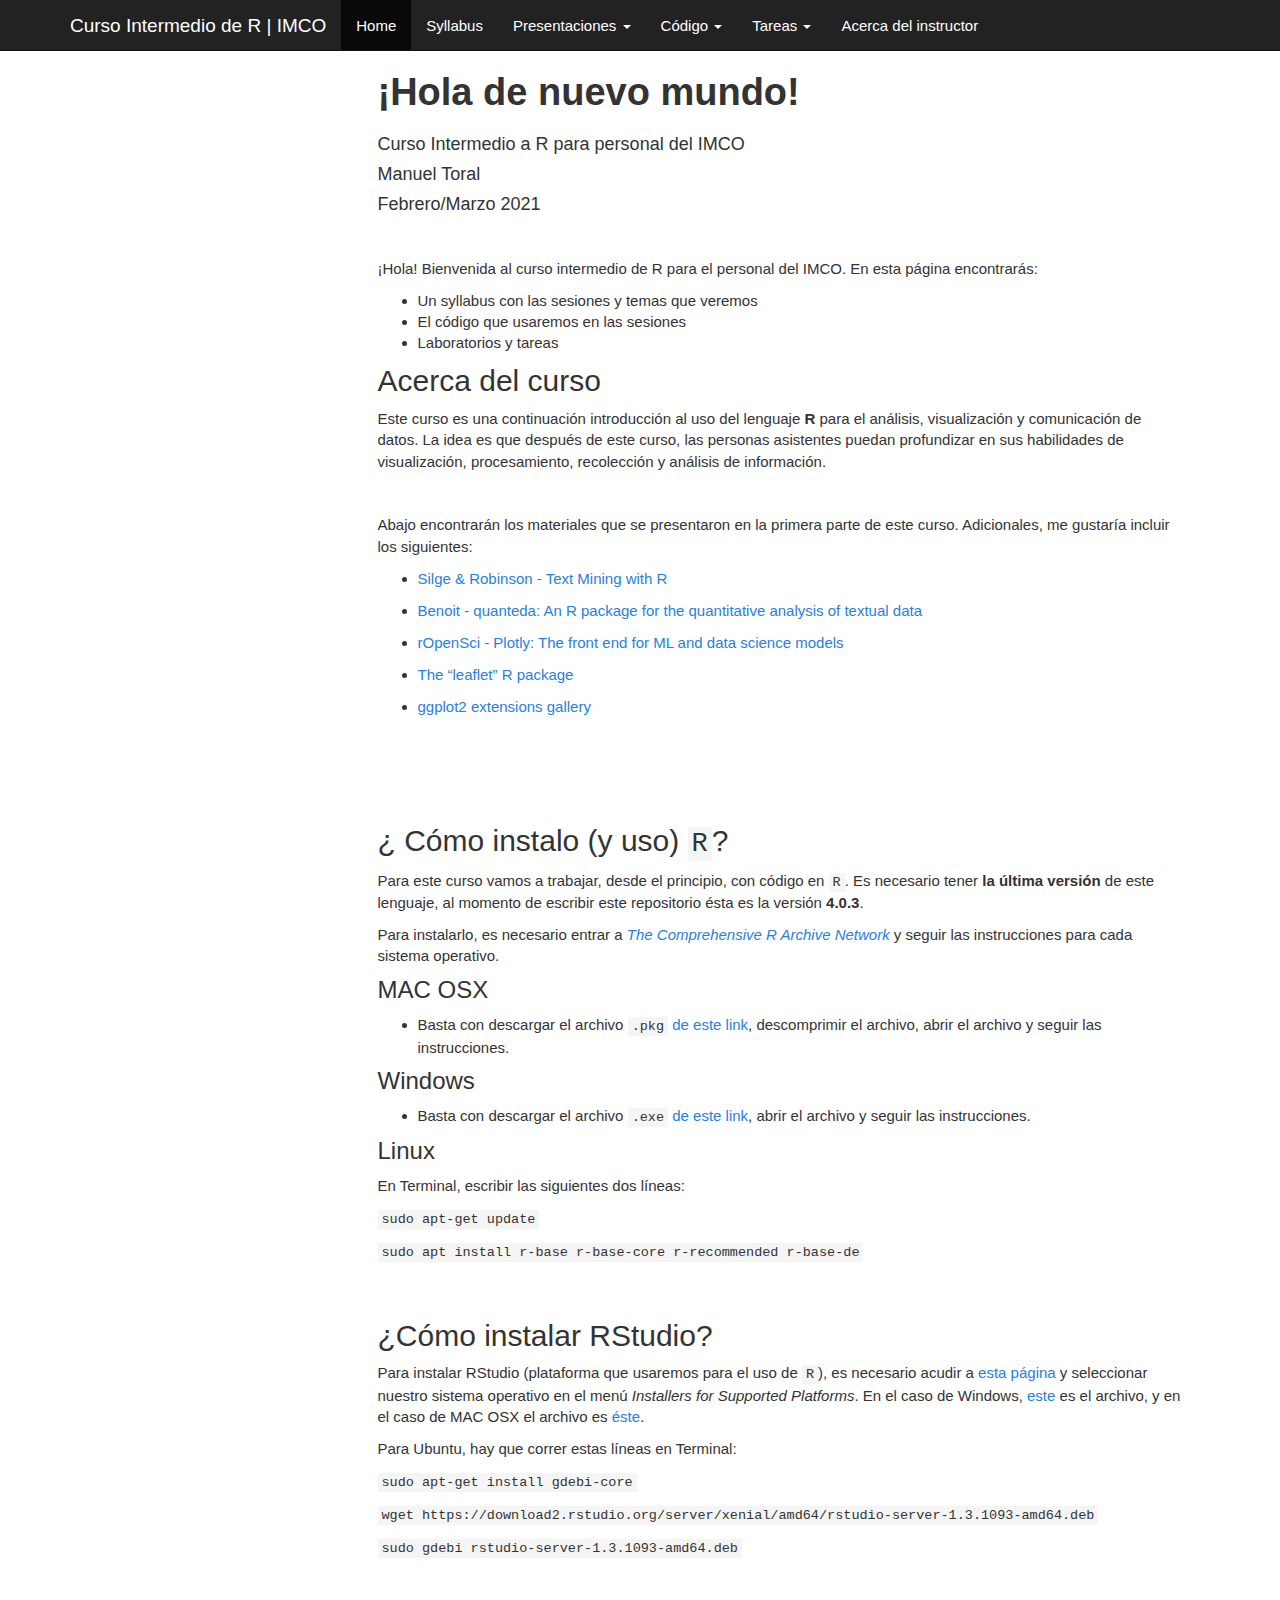
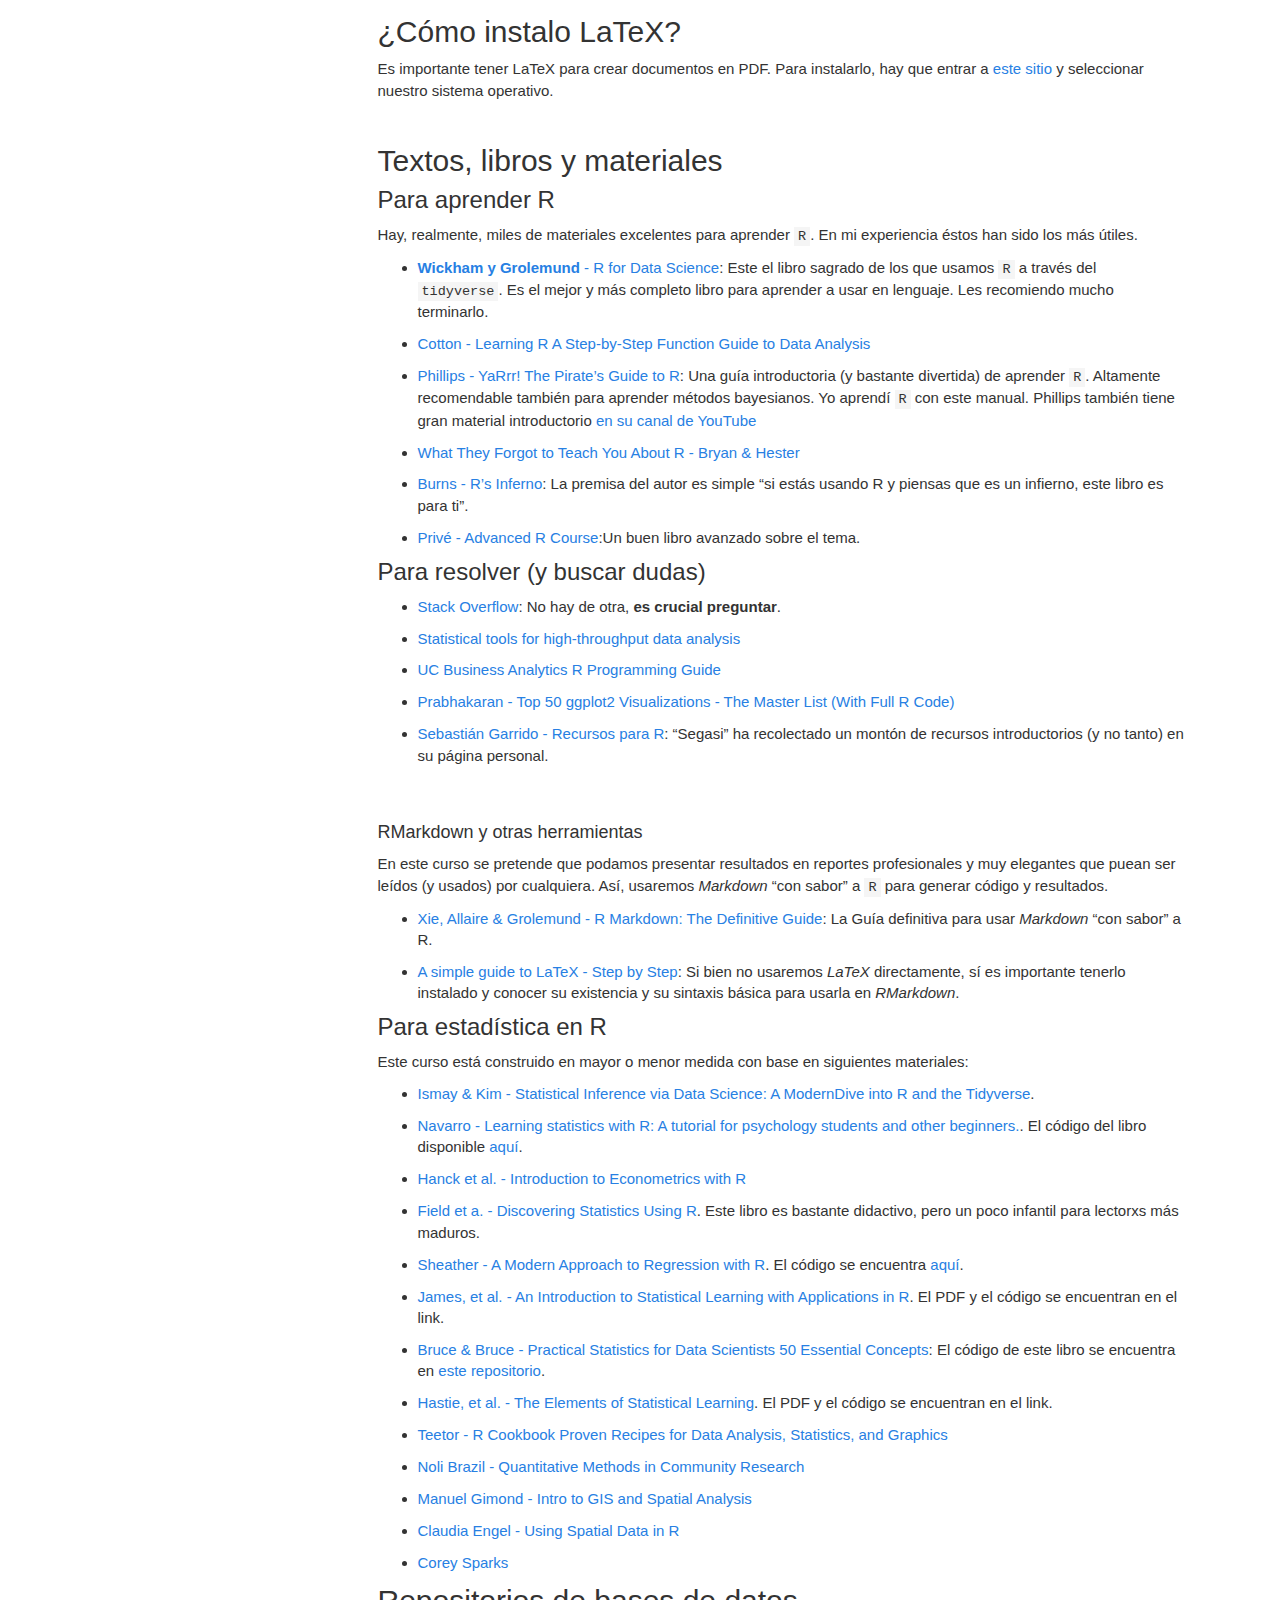
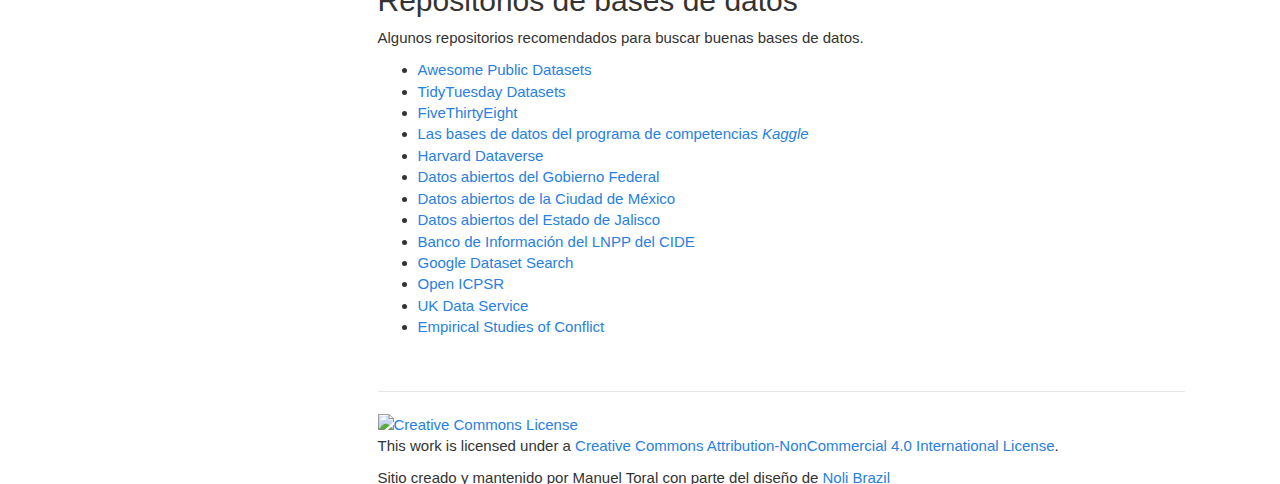
==== index.html @ 0938698f "primera version" ====
<!DOCTYPE html>

<html>

<head>

<meta charset="utf-8" />
<meta name="generator" content="pandoc" />
<meta http-equiv="X-UA-Compatible" content="IE=EDGE" />




<title>¡Hola de nuevo mundo!</title>

<script src="site_libs/header-attrs-2.5/header-attrs.js"></script>
<script src="site_libs/jquery-1.11.3/jquery.min.js"></script>
<meta name="viewport" content="width=device-width, initial-scale=1" />
<link href="site_libs/bootstrap-3.3.5/css/cosmo.min.css" rel="stylesheet" />
<script src="site_libs/bootstrap-3.3.5/js/bootstrap.min.js"></script>
<script src="site_libs/bootstrap-3.3.5/shim/html5shiv.min.js"></script>
<script src="site_libs/bootstrap-3.3.5/shim/respond.min.js"></script>
<script src="site_libs/jqueryui-1.11.4/jquery-ui.min.js"></script>
<link href="site_libs/tocify-1.9.1/jquery.tocify.css" rel="stylesheet" />
<script src="site_libs/tocify-1.9.1/jquery.tocify.js"></script>
<script src="site_libs/navigation-1.1/tabsets.js"></script>
<link href="site_libs/highlightjs-9.12.0/textmate.css" rel="stylesheet" />
<script src="site_libs/highlightjs-9.12.0/highlight.js"></script>
<link href="site_libs/anchor-sections-1.0/anchor-sections.css" rel="stylesheet" />
<script src="site_libs/anchor-sections-1.0/anchor-sections.js"></script>
<link href="site_libs/font-awesome-5.1.0/css/all.css" rel="stylesheet" />
<link href="site_libs/font-awesome-5.1.0/css/v4-shims.css" rel="stylesheet" />

<style type="text/css">
  code{white-space: pre-wrap;}
  span.smallcaps{font-variant: small-caps;}
  span.underline{text-decoration: underline;}
  div.column{display: inline-block; vertical-align: top; width: 50%;}
  div.hanging-indent{margin-left: 1.5em; text-indent: -1.5em;}
  ul.task-list{list-style: none;}
    </style>

<style type="text/css">code{white-space: pre;}</style>
<style type="text/css">
  pre:not([class]) {
    background-color: white;
  }
</style>
<script type="text/javascript">
if (window.hljs) {
  hljs.configure({languages: []});
  hljs.initHighlightingOnLoad();
  if (document.readyState && document.readyState === "complete") {
    window.setTimeout(function() { hljs.initHighlighting(); }, 0);
  }
}
</script>



<style type="text/css">
h1 {
  font-size: 34px;
}
h1.title {
  font-size: 38px;
}
h2 {
  font-size: 30px;
}
h3 {
  font-size: 24px;
}
h4 {
  font-size: 18px;
}
h5 {
  font-size: 16px;
}
h6 {
  font-size: 12px;
}
.table th:not([align]) {
  text-align: left;
}
</style>

<link rel="stylesheet" href="styles.css" type="text/css" />



<style type = "text/css">
.main-container {
  max-width: 940px;
  margin-left: auto;
  margin-right: auto;
}
code {
  color: inherit;
  background-color: rgba(0, 0, 0, 0.04);
}
img {
  max-width:100%;
}
.tabbed-pane {
  padding-top: 12px;
}
.html-widget {
  margin-bottom: 20px;
}
button.code-folding-btn:focus {
  outline: none;
}
summary {
  display: list-item;
}
</style>


<style type="text/css">
/* padding for bootstrap navbar */
body {
  padding-top: 51px;
  padding-bottom: 40px;
}
/* offset scroll position for anchor links (for fixed navbar)  */
.section h1 {
  padding-top: 56px;
  margin-top: -56px;
}
.section h2 {
  padding-top: 56px;
  margin-top: -56px;
}
.section h3 {
  padding-top: 56px;
  margin-top: -56px;
}
.section h4 {
  padding-top: 56px;
  margin-top: -56px;
}
.section h5 {
  padding-top: 56px;
  margin-top: -56px;
}
.section h6 {
  padding-top: 56px;
  margin-top: -56px;
}
.dropdown-submenu {
  position: relative;
}
.dropdown-submenu>.dropdown-menu {
  top: 0;
  left: 100%;
  margin-top: -6px;
  margin-left: -1px;
  border-radius: 0 6px 6px 6px;
}
.dropdown-submenu:hover>.dropdown-menu {
  display: block;
}
.dropdown-submenu>a:after {
  display: block;
  content: " ";
  float: right;
  width: 0;
  height: 0;
  border-color: transparent;
  border-style: solid;
  border-width: 5px 0 5px 5px;
  border-left-color: #cccccc;
  margin-top: 5px;
  margin-right: -10px;
}
.dropdown-submenu:hover>a:after {
  border-left-color: #ffffff;
}
.dropdown-submenu.pull-left {
  float: none;
}
.dropdown-submenu.pull-left>.dropdown-menu {
  left: -100%;
  margin-left: 10px;
  border-radius: 6px 0 6px 6px;
}
</style>

<script>
// manage active state of menu based on current page
$(document).ready(function () {
  // active menu anchor
  href = window.location.pathname
  href = href.substr(href.lastIndexOf('/') + 1)
  if (href === "")
    href = "index.html";
  var menuAnchor = $('a[href="' + href + '"]');

  // mark it active
  menuAnchor.parent().addClass('active');

  // if it's got a parent navbar menu mark it active as well
  menuAnchor.closest('li.dropdown').addClass('active');
});
</script>

<!-- tabsets -->

<style type="text/css">
.tabset-dropdown > .nav-tabs {
  display: inline-table;
  max-height: 500px;
  min-height: 44px;
  overflow-y: auto;
  background: white;
  border: 1px solid #ddd;
  border-radius: 4px;
}

.tabset-dropdown > .nav-tabs > li.active:before {
  content: "";
  font-family: 'Glyphicons Halflings';
  display: inline-block;
  padding: 10px;
  border-right: 1px solid #ddd;
}

.tabset-dropdown > .nav-tabs.nav-tabs-open > li.active:before {
  content: "&#xe258;";
  border: none;
}

.tabset-dropdown > .nav-tabs.nav-tabs-open:before {
  content: "";
  font-family: 'Glyphicons Halflings';
  display: inline-block;
  padding: 10px;
  border-right: 1px solid #ddd;
}

.tabset-dropdown > .nav-tabs > li.active {
  display: block;
}

.tabset-dropdown > .nav-tabs > li > a,
.tabset-dropdown > .nav-tabs > li > a:focus,
.tabset-dropdown > .nav-tabs > li > a:hover {
  border: none;
  display: inline-block;
  border-radius: 4px;
  background-color: transparent;
}

.tabset-dropdown > .nav-tabs.nav-tabs-open > li {
  display: block;
  float: none;
}

.tabset-dropdown > .nav-tabs > li {
  display: none;
}
</style>

<!-- code folding -->



<style type="text/css">

#TOC {
  margin: 25px 0px 20px 0px;
}
@media (max-width: 768px) {
#TOC {
  position: relative;
  width: 100%;
}
}

@media print {
.toc-content {
  /* see https://github.com/w3c/csswg-drafts/issues/4434 */
  float: right;
}
}

.toc-content {
  padding-left: 30px;
  padding-right: 40px;
}

div.main-container {
  max-width: 1200px;
}

div.tocify {
  width: 20%;
  max-width: 260px;
  max-height: 85%;
}

@media (min-width: 768px) and (max-width: 991px) {
  div.tocify {
    width: 25%;
  }
}

@media (max-width: 767px) {
  div.tocify {
    width: 100%;
    max-width: none;
  }
}

.tocify ul, .tocify li {
  line-height: 20px;
}

.tocify-subheader .tocify-item {
  font-size: 0.90em;
}

.tocify .list-group-item {
  border-radius: 0px;
}


</style>



</head>

<body>


<div class="container-fluid main-container">


<!-- setup 3col/9col grid for toc_float and main content  -->
<div class="row-fluid">
<div class="col-xs-12 col-sm-4 col-md-3">
<div id="TOC" class="tocify">
</div>
</div>

<div class="toc-content col-xs-12 col-sm-8 col-md-9">




<div class="navbar navbar-default  navbar-fixed-top" role="navigation">
  <div class="container">
    <div class="navbar-header">
      <button type="button" class="navbar-toggle collapsed" data-toggle="collapse" data-target="#navbar">
        <span class="icon-bar"></span>
        <span class="icon-bar"></span>
        <span class="icon-bar"></span>
      </button>
      <a class="navbar-brand" href="index.html">Curso Intermedio de R | IMCO</a>
    </div>
    <div id="navbar" class="navbar-collapse collapse">
      <ul class="nav navbar-nav">
        <li>
  <a href="index.html">Home</a>
</li>
<li>
  <a href="syllabus.html">Syllabus</a>
</li>
<li class="dropdown">
  <a href="#" class="dropdown-toggle" data-toggle="dropdown" role="button" aria-expanded="false">
    Presentaciones
     
    <span class="caret"></span>
  </a>
  <ul class="dropdown-menu" role="menu">
    <li>
      <a href="p1.html">Presentación 1</a>
    </li>
    <li>
      <a href="p2.html">Presentación 2</a>
    </li>
  </ul>
</li>
<li class="dropdown">
  <a href="#" class="dropdown-toggle" data-toggle="dropdown" role="button" aria-expanded="false">
    Código
     
    <span class="caret"></span>
  </a>
  <ul class="dropdown-menu" role="menu">
    <li>
      <a href="s1.html">Sesión 1</a>
    </li>
    <li>
      <a href="s2.html">Sesión 2</a>
    </li>
  </ul>
</li>
<li class="dropdown">
  <a href="#" class="dropdown-toggle" data-toggle="dropdown" role="button" aria-expanded="false">
    Tareas
     
    <span class="caret"></span>
  </a>
  <ul class="dropdown-menu" role="menu">
    <li>
      <a href="t1.html">Tarea 1</a>
    </li>
    <li>
      <a href="t2.html">Tarea 2</a>
    </li>
  </ul>
</li>
<li>
  <a href="about.html">Acerca del instructor</a>
</li>
      </ul>
      <ul class="nav navbar-nav navbar-right">
        <li>
  <a href="https://github.com/jmtoral/">
    <span class="fa fa-github fa-lg"></span>
     
  </a>
</li>
<li>
  <a href="mailto:jmtoralcruz@gmail.com">
    <span class="fa fa-envelope-o fa-lg"></span>
     
  </a>
</li>
<li>
  <a href="https://twitter.com/jmtoralc">
    <span class="fa fa-twitter fa-lg"></span>
     
  </a>
</li>
      </ul>
    </div><!--/.nav-collapse -->
  </div><!--/.container -->
</div><!--/.navbar -->

<div class="fluid-row" id="header">



<h1 class="title toc-ignore">¡Hola de nuevo mundo!</h1>
<h3 class="subtitle"><h4 style="font-style:normal">
Curso Intermedio a R para personal del IMCO
</h4></h3>
<h4 class="author"><h4 style="font-style:normal">
Manuel Toral
</h4></h4>
<h4 class="date"><h4 style="font-style:normal">
Febrero/Marzo 2021
</h4></h4>

</div>


<style>
p.comment {
background-color: #DBDBDB;
padding: 10px;
border: 1px solid black;
margin-left: 25px;
border-radius: 5px;
font-style: italic;
}

.figure {
   margin-top: 20px;
   margin-bottom: 20px;
}

h1.title {
  font-weight: bold;
  font-family: Arial;  
}

h2.title {
  font-family: Arial;  
}

</style>
<style type="text/css">
#TOC {
  font-size: 13px;
  font-family: Arial;
}
</style>
</style>
<p><br />
</p>
<p>¡Hola! Bienvenida al curso intermedio de R para el personal del IMCO. En esta página encontrarás:</p>
<ul>
<li>Un syllabus con las sesiones y temas que veremos</li>
<li>El código que usaremos en las sesiones</li>
<li>Laboratorios y tareas</li>
</ul>
<div id="acerca-del-curso" class="section level2">
<h2>Acerca del curso</h2>
<p>Este curso es una continuación introducción al uso del lenguaje <strong>R</strong> para el análisis, visualización y comunicación de datos. La idea es que después de este curso, las personas asistentes puedan profundizar en sus habilidades de visualización, procesamiento, recolección y análisis de información.</p>
<p><br></p>
<p>Abajo encontrarán los materiales que se presentaron en la primera parte de este curso. Adicionales, me gustaría incluir los siguientes:</p>
<ul>
<li><p><a href="https://www.tidytextmining.com/">Silge &amp; Robinson - Text Mining with R</a></p></li>
<li><p><a href="https://quanteda.io/index.html">Benoit - quanteda: An R package for the quantitative analysis of textual data</a></p></li>
<li><p><a href="https://plotly.com/r/">rOpenSci - Plotly: The front end for ML and data science models</a></p></li>
<li><p><a href="https://rstudio.github.io/leaflet/">The “leaflet” R package</a></p></li>
<li><p><a href="https://exts.ggplot2.tidyverse.org/gallery/">ggplot2 extensions gallery</a></p></li>
</ul>
<p><br> <br> <br> <br></p>
</div>
<div id="cómo-instalo-y-uso-r" class="section level2">
<h2>¿ Cómo instalo (y uso) <code>R</code>?</h2>
<p>Para este curso vamos a trabajar, desde el principio, con código en <code>R</code>. Es necesario tener <strong>la última versión</strong> de este lenguaje, al momento de escribir este repositorio ésta es la versión <strong>4.0.3</strong>.</p>
<p>Para instalarlo, es necesario entrar a <a href="https://cran.r-project.org/"><em>The Comprehensive R Archive Network</em></a> y seguir las instrucciones para cada sistema operativo.</p>
<div id="mac-osx" class="section level3">
<h3>MAC OSX</h3>
<ul>
<li>Basta con descargar el archivo <code>.pkg</code> <a href="https://cran.r-project.org/bin/macosx/R-4.0.3.pkg">de este link</a>, descomprimir el archivo, abrir el archivo y seguir las instrucciones.</li>
</ul>
</div>
<div id="windows" class="section level3">
<h3>Windows</h3>
<ul>
<li>Basta con descargar el archivo <code>.exe</code> <a href="https://cran.r-project.org/bin/windows/base/R-4.0.3-win.exe">de este link</a>, abrir el archivo y seguir las instrucciones.</li>
</ul>
</div>
<div id="linux" class="section level3">
<h3>Linux</h3>
<p>En Terminal, escribir las siguientes dos líneas:</p>
<p><code>sudo apt-get update</code></p>
<p><code>sudo apt install r-base r-base-core r-recommended r-base-de</code></p>
<div style="margin-bottom:25px;">

</div>
<p><br></p>
</div>
</div>
<div id="cómo-instalar-rstudio" class="section level2">
<h2>¿Cómo instalar RStudio?</h2>
<p>Para instalar RStudio (plataforma que usaremos para el uso de <code>R</code>), es necesario acudir a <a href="https://www.rstudio.com/products/rstudio/download/">esta página</a> y seleccionar nuestro sistema operativo en el menú <em>Installers for Supported Platforms</em>. En el caso de Windows, <a href="https://download1.rstudio.org/desktop/windows/RStudio-1.3.1093.exe">este</a> es el archivo, y en el caso de MAC OSX el archivo es <a href="https://download1.rstudio.org/desktop/macos/RStudio-1.3.1093.dmg">éste</a>.</p>
<p>Para Ubuntu, hay que correr estas líneas en Terminal:</p>
<p><code>sudo apt-get install gdebi-core</code></p>
<p><code>wget https://download2.rstudio.org/server/xenial/amd64/rstudio-server-1.3.1093-amd64.deb</code></p>
<p><code>sudo gdebi rstudio-server-1.3.1093-amd64.deb</code></p>
<div style="margin-bottom:25px;">

</div>
<p><br></p>
</div>
<div id="cómo-instalo-latex" class="section level2">
<h2>¿Cómo instalo LaTeX?</h2>
<p>Es importante tener LaTeX para crear documentos en PDF. Para instalarlo, hay que entrar a <a href="https://www.latex-project.org/get/">este sitio</a> y seleccionar nuestro sistema operativo.</p>
<p><br></p>
</div>
<div id="textos-libros-y-materiales" class="section level2">
<h2>Textos, libros y materiales</h2>
<div id="para-aprender-r" class="section level3">
<h3>Para aprender R</h3>
<p>Hay, realmente, miles de materiales excelentes para aprender <code>R</code>. En mi experiencia éstos han sido los más útiles.</p>
<ul>
<li><p><a href="https://r4ds.had.co.nz/"><strong>Wickham y Grolemund</strong> - R for Data Science</a>: Este el libro sagrado de los que usamos <code>R</code> a través del <code>tidyverse</code>. Es el mejor y más completo libro para aprender a usar en lenguaje. Les recomiendo mucho terminarlo.</p></li>
<li><p><a href="http://shop.oreilly.com/product/0636920028352.do">Cotton - Learning R A Step-by-Step Function Guide to Data Analysis</a></p></li>
<li><p><a href="https://ndphillips.github.io/piratesguide.html">Phillips - YaRrr! The Pirate’s Guide to R</a>: Una guía introductoria (y bastante divertida) de aprender <code>R</code>. Altamente recomendable también para aprender métodos bayesianos. Yo aprendí <code>R</code> con este manual. Phillips también tiene gran material introductorio <a href="https://www.youtube.com/watch?v=Vkv7-nw3wwU&amp;list=PL9tt3I41HFS9gmeZFEuNrnu_7V_NFngfJ">en su canal de YouTube</a></p></li>
<li><p><a href="https://whattheyforgot.org/">What They Forgot to Teach You About R - Bryan &amp; Hester</a></p></li>
<li><p><a href="https://www.burns-stat.com/pages/Tutor/R_inferno.pdf">Burns - R’s Inferno</a>: La premisa del autor es simple “si estás usando R y piensas que es un infierno, este libro es para ti”.</p></li>
<li><p><a href="https://privefl.github.io/advr38book/index.html">Privé - Advanced R Course</a>:Un buen libro avanzado sobre el tema.</p></li>
</ul>
</div>
<div id="para-resolver-y-buscar-dudas" class="section level3">
<h3>Para resolver (y buscar dudas)</h3>
<ul>
<li><p><a href="https://stackoverflow.com/">Stack Overflow</a>: No hay de otra, <strong>es crucial preguntar</strong>.</p></li>
<li><p><a href="http://www.sthda.com/english/">Statistical tools for high-throughput data analysis</a></p></li>
<li><p><a href="https://uc-r.github.io/">UC Business Analytics R Programming Guide</a></p></li>
<li><p><a href="http://r-statistics.co/Top50-Ggplot2-Visualizations-MasterList-R-Code.html">Prabhakaran - Top 50 ggplot2 Visualizations - The Master List (With Full R Code)</a></p></li>
<li><p><a href="http://segasi.com.mx/cursos/recursos_r/recursos/index.html">Sebastián Garrido - Recursos para R</a>: “Segasi” ha recolectado un montón de recursos introductorios (y no tanto) en su página personal.</p></li>
</ul>
<div style="margin-bottom:25px;">

</div>
<p><br></p>
<div id="rmarkdown-y-otras-herramientas" class="section level4">
<h4>RMarkdown y otras herramientas</h4>
<p>En este curso se pretende que podamos presentar resultados en reportes profesionales y muy elegantes que puean ser leídos (y usados) por cualquiera. Así, usaremos <em>Markdown</em> “con sabor” a <code>R</code> para generar código y resultados.</p>
<ul>
<li><p><a href="https://bookdown.org/yihui/rmarkdown/">Xie, Allaire &amp; Grolemund - R Markdown: The Definitive Guide</a>: La Guía definitiva para usar <em>Markdown</em> “con sabor” a R.</p></li>
<li><p><a href="https://www.latex-tutorial.com/tutorials/">A simple guide to LaTeX - Step by Step</a>: Si bien no usaremos <em>LaTeX</em> directamente, sí es importante tenerlo instalado y conocer su existencia y su sintaxis básica para usarla en <em>RMarkdown</em>.</p></li>
</ul>
</div>
</div>
<div id="para-estadística-en-r" class="section level3">
<h3>Para estadística en R</h3>
<p>Este curso está construido en mayor o menor medida con base en siguientes materiales:</p>
<ul>
<li><p><a href="https://moderndive.netlify.com/index.html">Ismay &amp; Kim - Statistical Inference via Data Science: A ModernDive into R and the Tidyverse</a>.</p></li>
<li><p><a href="https://learningstatisticswithr.com/book/">Navarro - Learning statistics with R: A tutorial for psychology students and other beginners.</a>. El código del libro disponible <a href="https://learningstatisticswithr.com/">aquí</a>.</p></li>
<li><p><a href="https://www.econometrics-with-r.org/1-introduction.html">Hanck et al. - Introduction to Econometrics with R</a></p></li>
<li><p><a href="https://uk.sagepub.com/en-gb/eur/discovering-statistics-using-r/book236067">Field et a. - Discovering Statistics Using R</a>. Este libro es bastante didactivo, pero un poco infantil para lectorxs más maduros.</p></li>
<li><p><a href="https://www.springer.com/la/book/9780387096070">Sheather - A Modern Approach to Regression with R</a>. El código se encuentra <a href="https://www.stat.tamu.edu/~sheather/book/">aquí</a>.</p></li>
<li><p><a href="https://www-bcf.usc.edu/~gareth/ISL/">James, et al. - An Introduction to Statistical Learning with Applications in R</a>. El PDF y el código se encuentran en el link.</p></li>
<li><p><a href="http://shop.oreilly.com/product/0636920048992.do">Bruce &amp; Bruce - Practical Statistics for Data Scientists 50 Essential Concepts</a>: El código de este libro se encuentra en <a href="https://github.com/andrewgbruce/statistics-for-data-scientists/tree/master/src">este repositorio</a>.</p></li>
<li><p><a href="https://web.stanford.edu/~hastie/ElemStatLearn/">Hastie, et al. - The Elements of Statistical Learning</a>. El PDF y el código se encuentran en el link.</p></li>
<li><p><a href="http://shop.oreilly.com/product/9780596809164.do">Teetor - R Cookbook Proven Recipes for Data Analysis, Statistics, and Graphics</a></p></li>
<li><p><a href="https://crd150.github.io/index.html">Noli Brazil - Quantitative Methods in Community Research</a></p></li>
<li><p><a href="https://mgimond.github.io/Spatial/index.html">Manuel Gimond - Intro to GIS and Spatial Analysis</a></p></li>
<li><p><a href="https://cengel.github.io/R-spatial/">Claudia Engel - Using Spatial Data in R</a></p></li>
<li><p><a href="https://rpubs.com/corey_sparks">Corey Sparks</a></p></li>
</ul>
</div>
</div>
<div id="repositorios-de-bases-de-datos" class="section level2">
<h2>Repositorios de bases de datos</h2>
<p>Algunos repositorios recomendados para buscar buenas bases de datos.</p>
<ul>
<li><a href="https://github.com/awesomedata/awesome-public-datasets">Awesome Public Datasets</a></li>
<li><a href="https://github.com/rfordatascience/tidytuesday">TidyTuesday Datasets</a></li>
<li><a href="https://github.com/rudeboybert/fivethirtyeight">FiveThirtyEight</a></li>
<li><a href="https://www.kaggle.com/datasets">Las bases de datos del programa de competencias <em>Kaggle</em></a></li>
<li><a href="https://dataverse.harvard.edu/">Harvard Dataverse</a></li>
<li><a href="https://datos.gob.mx/">Datos abiertos del Gobierno Federal</a></li>
<li><a href="https://datos.cdmx.gob.mx/">Datos abiertos de la Ciudad de México</a></li>
<li><a href="https://datos.jalisco.gob.mx/">Datos abiertos del Estado de Jalisco</a></li>
<li><a href="http://datos.cide.edu/">Banco de Información del LNPP del CIDE</a></li>
<li><a href="https://datasetsearch.research.google.com/">Google Dataset Search</a></li>
<li><a href="https://www.openicpsr.org/openicpsr/">Open ICPSR</a></li>
<li><a href="http://reshare.ukdataservice.ac.uk/">UK Data Service</a></li>
<li><a href="https://esoc.princeton.edu/">Empirical Studies of Conflict</a></li>
</ul>
<p><br></p>
<hr />
<p><a rel="license" href="http://creativecommons.org/licenses/by-nc/4.0/"><img alt="Creative Commons License" style="border-width:0" src="https://i.creativecommons.org/l/by-nc/4.0/88x31.png" /></a><br />This work is licensed under a <a rel="license" href="http://creativecommons.org/licenses/by-nc/4.0/">Creative Commons Attribution-NonCommercial 4.0 International License</a>.</p>
<p>Sitio creado y mantenido por Manuel Toral con parte del diseño de <a href="https://nbrazil.faculty.ucdavis.edu/">Noli Brazil</a></p>
</div>



</div>
</div>

</div>

<script>

// add bootstrap table styles to pandoc tables
function bootstrapStylePandocTables() {
  $('tr.odd').parent('tbody').parent('table').addClass('table table-condensed');
}
$(document).ready(function () {
  bootstrapStylePandocTables();
});


</script>

<!-- tabsets -->

<script>
$(document).ready(function () {
  window.buildTabsets("TOC");
});

$(document).ready(function () {
  $('.tabset-dropdown > .nav-tabs > li').click(function () {
    $(this).parent().toggleClass('nav-tabs-open')
  });
});
</script>

<!-- code folding -->

<script>
$(document).ready(function ()  {

    // move toc-ignore selectors from section div to header
    $('div.section.toc-ignore')
        .removeClass('toc-ignore')
        .children('h1,h2,h3,h4,h5').addClass('toc-ignore');

    // establish options
    var options = {
      selectors: "h1,h2,h3",
      theme: "bootstrap3",
      context: '.toc-content',
      hashGenerator: function (text) {
        return text.replace(/[.\\/?&!#<>]/g, '').replace(/\s/g, '_');
      },
      ignoreSelector: ".toc-ignore",
      scrollTo: 0
    };
    options.showAndHide = true;
    options.smoothScroll = true;

    // tocify
    var toc = $("#TOC").tocify(options).data("toc-tocify");
});
</script>


</body>
</html>
---- site_libs/bootstrap-3.3.5/css/cosmo.min.css ----
@font-face {
  font-family: 'Source Sans Pro';
  font-style: normal;
  font-weight: 300;
  src: url(fonts/SourceSansProLight.ttf) format('truetype');
}
@font-face {
  font-family: 'Source Sans Pro';
  font-style: normal;
  font-weight: 400;
  src: url(fonts/SourceSansPro.ttf) format('truetype');
}
@font-face {
  font-family: 'Source Sans Pro';
  font-style: normal;
  font-weight: 700;
  src: url(fonts/SourceSansProBold.ttf) format('truetype');
}

/*!
 * bootswatch v3.3.6
 * Homepage: http://bootswatch.com
 * Copyright 2012-2015 Thomas Park
 * Licensed under MIT
 * Based on Bootstrap
*//*!
 * Bootstrap v3.3.6 (http://getbootstrap.com)
 * Copyright 2011-2015 Twitter, Inc.
 * Licensed under MIT (https://github.com/twbs/bootstrap/blob/master/LICENSE)
 *//*! normalize.css v3.0.3 | MIT License | github.com/necolas/normalize.css */html{font-family:sans-serif;-ms-text-size-adjust:100%;-webkit-text-size-adjust:100%}body{margin:0}article,aside,details,figcaption,figure,footer,header,hgroup,main,menu,nav,section,summary{display:block}audio,canvas,progress,video{display:inline-block;vertical-align:baseline}audio:not([controls]){display:none;height:0}[hidden],template{display:none}a{background-color:transparent}a:active,a:hover{outline:0}abbr[title]{border-bottom:1px dotted}b,strong{font-weight:bold}dfn{font-style:italic}h1{font-size:2em;margin:0.67em 0}mark{background:#ff0;color:#000}small{font-size:80%}sub,sup{font-size:75%;line-height:0;position:relative;vertical-align:baseline}sup{top:-0.5em}sub{bottom:-0.25em}img{border:0}svg:not(:root){overflow:hidden}figure{margin:1em 40px}hr{-webkit-box-sizing:content-box;-moz-box-sizing:content-box;box-sizing:content-box;height:0}pre{overflow:auto}code,kbd,pre,samp{font-family:monospace, monospace;font-size:1em}button,input,optgroup,select,textarea{color:inherit;font:inherit;margin:0}button{overflow:visible}button,select{text-transform:none}button,html input[type="button"],input[type="reset"],input[type="submit"]{-webkit-appearance:button;cursor:pointer}button[disabled],html input[disabled]{cursor:default}button::-moz-focus-inner,input::-moz-focus-inner{border:0;padding:0}input{line-height:normal}input[type="checkbox"],input[type="radio"]{-webkit-box-sizing:border-box;-moz-box-sizing:border-box;box-sizing:border-box;padding:0}input[type="number"]::-webkit-inner-spin-button,input[type="number"]::-webkit-outer-spin-button{height:auto}input[type="search"]{-webkit-appearance:textfield;-webkit-box-sizing:content-box;-moz-box-sizing:content-box;box-sizing:content-box}input[type="search"]::-webkit-search-cancel-button,input[type="search"]::-webkit-search-decoration{-webkit-appearance:none}fieldset{border:1px solid #c0c0c0;margin:0 2px;padding:0.35em 0.625em 0.75em}legend{border:0;padding:0}textarea{overflow:auto}optgroup{font-weight:bold}table{border-collapse:collapse;border-spacing:0}td,th{padding:0}/*! Source: https://github.com/h5bp/html5-boilerplate/blob/master/src/css/main.css */@media print{*,*:before,*:after{background:transparent !important;color:#000 !important;-webkit-box-shadow:none !important;box-shadow:none !important;text-shadow:none !important}a,a:visited{text-decoration:underline}a[href]:after{content:" (" attr(href) ")"}abbr[title]:after{content:" (" attr(title) ")"}a[href^="#"]:after,a[href^="javascript:"]:after{content:""}pre,blockquote{border:1px solid #999;page-break-inside:avoid}thead{display:table-header-group}tr,img{page-break-inside:avoid}img{max-width:100% !important}p,h2,h3{orphans:3;widows:3}h2,h3{page-break-after:avoid}.navbar{display:none}.btn>.caret,.dropup>.btn>.caret{border-top-color:#000 !important}.label{border:1px solid #000}.table{border-collapse:collapse !important}.table td,.table th{background-color:#fff !important}.table-bordered th,.table-bordered td{border:1px solid #ddd !important}}@font-face{font-family:'Glyphicons Halflings';src:url('../fonts/glyphicons-halflings-regular.eot');src:url('../fonts/glyphicons-halflings-regular.eot?#iefix') format('embedded-opentype'),url('../fonts/glyphicons-halflings-regular.woff') format('woff'),url('../fonts/glyphicons-halflings-regular.ttf') format('truetype'),url('../fonts/glyphicons-halflings-regular.svg#glyphicons_halflingsregular') format('svg')}.glyphicon{position:relative;top:1px;display:inline-block;font-family:'Glyphicons Halflings';font-style:normal;font-weight:normal;line-height:1;-webkit-font-smoothing:antialiased;-moz-osx-font-smoothing:grayscale}.glyphicon-asterisk:before{content:"\002a"}.glyphicon-plus:before{content:"\002b"}.glyphicon-euro:before,.glyphicon-eur:before{content:"\20ac"}.glyphicon-minus:before{content:"\2212"}.glyphicon-cloud:before{content:"\2601"}.glyphicon-envelope:before{content:"\2709"}.glyphicon-pencil:before{content:"\270f"}.glyphicon-glass:before{content:"\e001"}.glyphicon-music:before{content:"\e002"}.glyphicon-search:before{content:"\e003"}.glyphicon-heart:before{content:"\e005"}.glyphicon-star:before{content:"\e006"}.glyphicon-star-empty:before{content:"\e007"}.glyphicon-user:before{content:"\e008"}.glyphicon-film:before{content:"\e009"}.glyphicon-th-large:before{content:"\e010"}.glyphicon-th:before{content:"\e011"}.glyphicon-th-list:before{content:"\e012"}.glyphicon-ok:before{content:"\e013"}.glyphicon-remove:before{content:"\e014"}.glyphicon-zoom-in:before{content:"\e015"}.glyphicon-zoom-out:before{content:"\e016"}.glyphicon-off:before{content:"\e017"}.glyphicon-signal:before{content:"\e018"}.glyphicon-cog:before{content:"\e019"}.glyphicon-trash:before{content:"\e020"}.glyphicon-home:before{content:"\e021"}.glyphicon-file:before{content:"\e022"}.glyphicon-time:before{content:"\e023"}.glyphicon-road:before{content:"\e024"}.glyphicon-download-alt:before{content:"\e025"}.glyphicon-download:before{content:"\e026"}.glyphicon-upload:before{content:"\e027"}.glyphicon-inbox:before{content:"\e028"}.glyphicon-play-circle:before{content:"\e029"}.glyphicon-repeat:before{content:"\e030"}.glyphicon-refresh:before{content:"\e031"}.glyphicon-list-alt:before{content:"\e032"}.glyphicon-lock:before{content:"\e033"}.glyphicon-flag:before{content:"\e034"}.glyphicon-headphones:before{content:"\e035"}.glyphicon-volume-off:before{content:"\e036"}.glyphicon-volume-down:before{content:"\e037"}.glyphicon-volume-up:before{content:"\e038"}.glyphicon-qrcode:before{content:"\e039"}.glyphicon-barcode:before{content:"\e040"}.glyphicon-tag:before{content:"\e041"}.glyphicon-tags:before{content:"\e042"}.glyphicon-book:before{content:"\e043"}.glyphicon-bookmark:before{content:"\e044"}.glyphicon-print:before{content:"\e045"}.glyphicon-camera:before{content:"\e046"}.glyphicon-font:before{content:"\e047"}.glyphicon-bold:before{content:"\e048"}.glyphicon-italic:before{content:"\e049"}.glyphicon-text-height:before{content:"\e050"}.glyphicon-text-width:before{content:"\e051"}.glyphicon-align-left:before{content:"\e052"}.glyphicon-align-center:before{content:"\e053"}.glyphicon-align-right:before{content:"\e054"}.glyphicon-align-justify:before{content:"\e055"}.glyphicon-list:before{content:"\e056"}.glyphicon-indent-left:before{content:"\e057"}.glyphicon-indent-right:before{content:"\e058"}.glyphicon-facetime-video:before{content:"\e059"}.glyphicon-picture:before{content:"\e060"}.glyphicon-map-marker:before{content:"\e062"}.glyphicon-adjust:before{content:"\e063"}.glyphicon-tint:before{content:"\e064"}.glyphicon-edit:before{content:"\e065"}.glyphicon-share:before{content:"\e066"}.glyphicon-check:before{content:"\e067"}.glyphicon-move:before{content:"\e068"}.glyphicon-step-backward:before{content:"\e069"}.glyphicon-fast-backward:before{content:"\e070"}.glyphicon-backward:before{content:"\e071"}.glyphicon-play:before{content:"\e072"}.glyphicon-pause:before{content:"\e073"}.glyphicon-stop:before{content:"\e074"}.glyphicon-forward:before{content:"\e075"}.glyphicon-fast-forward:before{content:"\e076"}.glyphicon-step-forward:before{content:"\e077"}.glyphicon-eject:before{content:"\e078"}.glyphicon-chevron-left:before{content:"\e079"}.glyphicon-chevron-right:before{content:"\e080"}.glyphicon-plus-sign:before{content:"\e081"}.glyphicon-minus-sign:before{content:"\e082"}.glyphicon-remove-sign:before{content:"\e083"}.glyphicon-ok-sign:before{content:"\e084"}.glyphicon-question-sign:before{content:"\e085"}.glyphicon-info-sign:before{content:"\e086"}.glyphicon-screenshot:before{content:"\e087"}.glyphicon-remove-circle:before{content:"\e088"}.glyphicon-ok-circle:before{content:"\e089"}.glyphicon-ban-circle:before{content:"\e090"}.glyphicon-arrow-left:before{content:"\e091"}.glyphicon-arrow-right:before{content:"\e092"}.glyphicon-arrow-up:before{content:"\e093"}.glyphicon-arrow-down:before{content:"\e094"}.glyphicon-share-alt:before{content:"\e095"}.glyphicon-resize-full:before{content:"\e096"}.glyphicon-resize-small:before{content:"\e097"}.glyphicon-exclamation-sign:before{content:"\e101"}.glyphicon-gift:before{content:"\e102"}.glyphicon-leaf:before{content:"\e103"}.glyphicon-fire:before{content:"\e104"}.glyphicon-eye-open:before{content:"\e105"}.glyphicon-eye-close:before{content:"\e106"}.glyphicon-warning-sign:before{content:"\e107"}.glyphicon-plane:before{content:"\e108"}.glyphicon-calendar:before{content:"\e109"}.glyphicon-random:before{content:"\e110"}.glyphicon-comment:before{content:"\e111"}.glyphicon-magnet:before{content:"\e112"}.glyphicon-chevron-up:before{content:"\e113"}.glyphicon-chevron-down:before{content:"\e114"}.glyphicon-retweet:before{content:"\e115"}.glyphicon-shopping-cart:before{content:"\e116"}.glyphicon-folder-close:before{content:"\e117"}.glyphicon-folder-open:before{content:"\e118"}.glyphicon-resize-vertical:before{content:"\e119"}.glyphicon-resize-horizontal:before{content:"\e120"}.glyphicon-hdd:before{content:"\e121"}.glyphicon-bullhorn:before{content:"\e122"}.glyphicon-bell:before{content:"\e123"}.glyphicon-certificate:before{content:"\e124"}.glyphicon-thumbs-up:before{content:"\e125"}.glyphicon-thumbs-down:before{content:"\e126"}.glyphicon-hand-right:before{content:"\e127"}.glyphicon-hand-left:before{content:"\e128"}.glyphicon-hand-up:before{content:"\e129"}.glyphicon-hand-down:before{content:"\e130"}.glyphicon-circle-arrow-right:before{content:"\e131"}.glyphicon-circle-arrow-left:before{content:"\e132"}.glyphicon-circle-arrow-up:before{content:"\e133"}.glyphicon-circle-arrow-down:before{content:"\e134"}.glyphicon-globe:before{content:"\e135"}.glyphicon-wrench:before{content:"\e136"}.glyphicon-tasks:before{content:"\e137"}.glyphicon-filter:before{content:"\e138"}.glyphicon-briefcase:before{content:"\e139"}.glyphicon-fullscreen:before{content:"\e140"}.glyphicon-dashboard:before{content:"\e141"}.glyphicon-paperclip:before{content:"\e142"}.glyphicon-heart-empty:before{content:"\e143"}.glyphicon-link:before{content:"\e144"}.glyphicon-phone:before{content:"\e145"}.glyphicon-pushpin:before{content:"\e146"}.glyphicon-usd:before{content:"\e148"}.glyphicon-gbp:before{content:"\e149"}.glyphicon-sort:before{content:"\e150"}.glyphicon-sort-by-alphabet:before{content:"\e151"}.glyphicon-sort-by-alphabet-alt:before{content:"\e152"}.glyphicon-sort-by-order:before{content:"\e153"}.glyphicon-sort-by-order-alt:before{content:"\e154"}.glyphicon-sort-by-attributes:before{content:"\e155"}.glyphicon-sort-by-attributes-alt:before{content:"\e156"}.glyphicon-unchecked:before{content:"\e157"}.glyphicon-expand:before{content:"\e158"}.glyphicon-collapse-down:before{content:"\e159"}.glyphicon-collapse-up:before{content:"\e160"}.glyphicon-log-in:before{content:"\e161"}.glyphicon-flash:before{content:"\e162"}.glyphicon-log-out:before{content:"\e163"}.glyphicon-new-window:before{content:"\e164"}.glyphicon-record:before{content:"\e165"}.glyphicon-save:before{content:"\e166"}.glyphicon-open:before{content:"\e167"}.glyphicon-saved:before{content:"\e168"}.glyphicon-import:before{content:"\e169"}.glyphicon-export:before{content:"\e170"}.glyphicon-send:before{content:"\e171"}.glyphicon-floppy-disk:before{content:"\e172"}.glyphicon-floppy-saved:before{content:"\e173"}.glyphicon-floppy-remove:before{content:"\e174"}.glyphicon-floppy-save:before{content:"\e175"}.glyphicon-floppy-open:before{content:"\e176"}.glyphicon-credit-card:before{content:"\e177"}.glyphicon-transfer:before{content:"\e178"}.glyphicon-cutlery:before{content:"\e179"}.glyphicon-header:before{content:"\e180"}.glyphicon-compressed:before{content:"\e181"}.glyphicon-earphone:before{content:"\e182"}.glyphicon-phone-alt:before{content:"\e183"}.glyphicon-tower:before{content:"\e184"}.glyphicon-stats:before{content:"\e185"}.glyphicon-sd-video:before{content:"\e186"}.glyphicon-hd-video:before{content:"\e187"}.glyphicon-subtitles:before{content:"\e188"}.glyphicon-sound-stereo:before{content:"\e189"}.glyphicon-sound-dolby:before{content:"\e190"}.glyphicon-sound-5-1:before{content:"\e191"}.glyphicon-sound-6-1:before{content:"\e192"}.glyphicon-sound-7-1:before{content:"\e193"}.glyphicon-copyright-mark:before{content:"\e194"}.glyphicon-registration-mark:before{content:"\e195"}.glyphicon-cloud-download:before{content:"\e197"}.glyphicon-cloud-upload:before{content:"\e198"}.glyphicon-tree-conifer:before{content:"\e199"}.glyphicon-tree-deciduous:before{content:"\e200"}.glyphicon-cd:before{content:"\e201"}.glyphicon-save-file:before{content:"\e202"}.glyphicon-open-file:before{content:"\e203"}.glyphicon-level-up:before{content:"\e204"}.glyphicon-copy:before{content:"\e205"}.glyphicon-paste:before{content:"\e206"}.glyphicon-alert:before{content:"\e209"}.glyphicon-equalizer:before{content:"\e210"}.glyphicon-king:before{content:"\e211"}.glyphicon-queen:before{content:"\e212"}.glyphicon-pawn:before{content:"\e213"}.glyphicon-bishop:before{content:"\e214"}.glyphicon-knight:before{content:"\e215"}.glyphicon-baby-formula:before{content:"\e216"}.glyphicon-tent:before{content:"\26fa"}.glyphicon-blackboard:before{content:"\e218"}.glyphicon-bed:before{content:"\e219"}.glyphicon-apple:before{content:"\f8ff"}.glyphicon-erase:before{content:"\e221"}.glyphicon-hourglass:before{content:"\231b"}.glyphicon-lamp:before{content:"\e223"}.glyphicon-duplicate:before{content:"\e224"}.glyphicon-piggy-bank:before{content:"\e225"}.glyphicon-scissors:before{content:"\e226"}.glyphicon-bitcoin:before{content:"\e227"}.glyphicon-btc:before{content:"\e227"}.glyphicon-xbt:before{content:"\e227"}.glyphicon-yen:before{content:"\00a5"}.glyphicon-jpy:before{content:"\00a5"}.glyphicon-ruble:before{content:"\20bd"}.glyphicon-rub:before{content:"\20bd"}.glyphicon-scale:before{content:"\e230"}.glyphicon-ice-lolly:before{content:"\e231"}.glyphicon-ice-lolly-tasted:before{content:"\e232"}.glyphicon-education:before{content:"\e233"}.glyphicon-option-horizontal:before{content:"\e234"}.glyphicon-option-vertical:before{content:"\e235"}.glyphicon-menu-hamburger:before{content:"\e236"}.glyphicon-modal-window:before{content:"\e237"}.glyphicon-oil:before{content:"\e238"}.glyphicon-grain:before{content:"\e239"}.glyphicon-sunglasses:before{content:"\e240"}.glyphicon-text-size:before{content:"\e241"}.glyphicon-text-color:before{content:"\e242"}.glyphicon-text-background:before{content:"\e243"}.glyphicon-object-align-top:before{content:"\e244"}.glyphicon-object-align-bottom:before{content:"\e245"}.glyphicon-object-align-horizontal:before{content:"\e246"}.glyphicon-object-align-left:before{content:"\e247"}.glyphicon-object-align-vertical:before{content:"\e248"}.glyphicon-object-align-right:before{content:"\e249"}.glyphicon-triangle-right:before{content:"\e250"}.glyphicon-triangle-left:before{content:"\e251"}.glyphicon-triangle-bottom:before{content:"\e252"}.glyphicon-triangle-top:before{content:"\e253"}.glyphicon-console:before{content:"\e254"}.glyphicon-superscript:before{content:"\e255"}.glyphicon-subscript:before{content:"\e256"}.glyphicon-menu-left:before{content:"\e257"}.glyphicon-menu-right:before{content:"\e258"}.glyphicon-menu-down:before{content:"\e259"}.glyphicon-menu-up:before{content:"\e260"}*{-webkit-box-sizing:border-box;-moz-box-sizing:border-box;box-sizing:border-box}*:before,*:after{-webkit-box-sizing:border-box;-moz-box-sizing:border-box;box-sizing:border-box}html{font-size:10px;-webkit-tap-highlight-color:rgba(0,0,0,0)}body{font-family:"Source Sans Pro",Calibri,Candara,Arial,sans-serif;font-size:15px;line-height:1.42857143;color:#333333;background-color:#ffffff}input,button,select,textarea{font-family:inherit;font-size:inherit;line-height:inherit}a{color:#2780e3;text-decoration:none}a:hover,a:focus{color:#165ba8;text-decoration:underline}a:focus{outline:thin dotted;outline:5px auto -webkit-focus-ring-color;outline-offset:-2px}figure{margin:0}img{vertical-align:middle}.img-responsive,.thumbnail>img,.thumbnail a>img,.carousel-inner>.item>img,.carousel-inner>.item>a>img{display:block;max-width:100%;height:auto}.img-rounded{border-radius:0}.img-thumbnail{padding:4px;line-height:1.42857143;background-color:#ffffff;border:1px solid #dddddd;border-radius:0;-webkit-transition:all .2s ease-in-out;-o-transition:all .2s ease-in-out;transition:all .2s ease-in-out;display:inline-block;max-width:100%;height:auto}.img-circle{border-radius:50%}hr{margin-top:21px;margin-bottom:21px;border:0;border-top:1px solid #e6e6e6}.sr-only{position:absolute;width:1px;height:1px;margin:-1px;padding:0;overflow:hidden;clip:rect(0, 0, 0, 0);border:0}.sr-only-focusable:active,.sr-only-focusable:focus{position:static;width:auto;height:auto;margin:0;overflow:visible;clip:auto}[role="button"]{cursor:pointer}h1,h2,h3,h4,h5,h6,.h1,.h2,.h3,.h4,.h5,.h6{font-family:"Source Sans Pro",Calibri,Candara,Arial,sans-serif;font-weight:300;line-height:1.1;color:inherit}h1 small,h2 small,h3 small,h4 small,h5 small,h6 small,.h1 small,.h2 small,.h3 small,.h4 small,.h5 small,.h6 small,h1 .small,h2 .small,h3 .small,h4 .small,h5 .small,h6 .small,.h1 .small,.h2 .small,.h3 .small,.h4 .small,.h5 .small,.h6 .small{font-weight:normal;line-height:1;color:#999999}h1,.h1,h2,.h2,h3,.h3{margin-top:21px;margin-bottom:10.5px}h1 small,.h1 small,h2 small,.h2 small,h3 small,.h3 small,h1 .small,.h1 .small,h2 .small,.h2 .small,h3 .small,.h3 .small{font-size:65%}h4,.h4,h5,.h5,h6,.h6{margin-top:10.5px;margin-bottom:10.5px}h4 small,.h4 small,h5 small,.h5 small,h6 small,.h6 small,h4 .small,.h4 .small,h5 .small,.h5 .small,h6 .small,.h6 .small{font-size:75%}h1,.h1{font-size:39px}h2,.h2{font-size:32px}h3,.h3{font-size:26px}h4,.h4{font-size:19px}h5,.h5{font-size:15px}h6,.h6{font-size:13px}p{margin:0 0 10.5px}.lead{margin-bottom:21px;font-size:17px;font-weight:300;line-height:1.4}@media (min-width:768px){.lead{font-size:22.5px}}small,.small{font-size:86%}mark,.mark{background-color:#ff7518;padding:.2em}.text-left{text-align:left}.text-right{text-align:right}.text-center{text-align:center}.text-justify{text-align:justify}.text-nowrap{white-space:nowrap}.text-lowercase{text-transform:lowercase}.text-uppercase{text-transform:uppercase}.text-capitalize{text-transform:capitalize}.text-muted{color:#999999}.text-primary{color:#2780e3}a.text-primary:hover,a.text-primary:focus{color:#1967be}.text-success{color:#ffffff}a.text-success:hover,a.text-success:focus{color:#e6e6e6}.text-info{color:#ffffff}a.text-info:hover,a.text-info:focus{color:#e6e6e6}.text-warning{color:#ffffff}a.text-warning:hover,a.text-warning:focus{color:#e6e6e6}.text-danger{color:#ffffff}a.text-danger:hover,a.text-danger:focus{color:#e6e6e6}.bg-primary{color:#fff;background-color:#2780e3}a.bg-primary:hover,a.bg-primary:focus{background-color:#1967be}.bg-success{background-color:#3fb618}a.bg-success:hover,a.bg-success:focus{background-color:#2f8912}.bg-info{background-color:#9954bb}a.bg-info:hover,a.bg-info:focus{background-color:#7e3f9d}.bg-warning{background-color:#ff7518}a.bg-warning:hover,a.bg-warning:focus{background-color:#e45c00}.bg-danger{background-color:#ff0039}a.bg-danger:hover,a.bg-danger:focus{background-color:#cc002e}.page-header{padding-bottom:9.5px;margin:42px 0 21px;border-bottom:1px solid #e6e6e6}ul,ol{margin-top:0;margin-bottom:10.5px}ul ul,ol ul,ul ol,ol ol{margin-bottom:0}.list-unstyled{padding-left:0;list-style:none}.list-inline{padding-left:0;list-style:none;margin-left:-5px}.list-inline>li{display:inline-block;padding-left:5px;padding-right:5px}dl{margin-top:0;margin-bottom:21px}dt,dd{line-height:1.42857143}dt{font-weight:bold}dd{margin-left:0}@media (min-width:768px){.dl-horizontal dt{float:left;width:160px;clear:left;text-align:right;overflow:hidden;text-overflow:ellipsis;white-space:nowrap}.dl-horizontal dd{margin-left:180px}}abbr[title],abbr[data-original-title]{cursor:help;border-bottom:1px dotted #999999}.initialism{font-size:90%;text-transform:uppercase}blockquote{padding:10.5px 21px;margin:0 0 21px;font-size:18.75px;border-left:5px solid #e6e6e6}blockquote p:last-child,blockquote ul:last-child,blockquote ol:last-child{margin-bottom:0}blockquote footer,blockquote small,blockquote .small{display:block;font-size:80%;line-height:1.42857143;color:#999999}blockquote footer:before,blockquote small:before,blockquote .small:before{content:'\2014 \00A0'}.blockquote-reverse,blockquote.pull-right{padding-right:15px;padding-left:0;border-right:5px solid #e6e6e6;border-left:0;text-align:right}.blockquote-reverse footer:before,blockquote.pull-right footer:before,.blockquote-reverse small:before,blockquote.pull-right small:before,.blockquote-reverse .small:before,blockquote.pull-right .small:before{content:''}.blockquote-reverse footer:after,blockquote.pull-right footer:after,.blockquote-reverse small:after,blockquote.pull-right small:after,.blockquote-reverse .small:after,blockquote.pull-right .small:after{content:'\00A0 \2014'}address{margin-bottom:21px;font-style:normal;line-height:1.42857143}code,kbd,pre,samp{font-family:monospace}code{padding:2px 4px;font-size:90%;color:#c7254e;background-color:#f9f2f4;border-radius:0}kbd{padding:2px 4px;font-size:90%;color:#ffffff;background-color:#333333;border-radius:0;-webkit-box-shadow:inset 0 -1px 0 rgba(0,0,0,0.25);box-shadow:inset 0 -1px 0 rgba(0,0,0,0.25)}kbd kbd{padding:0;font-size:100%;font-weight:bold;-webkit-box-shadow:none;box-shadow:none}pre{display:block;padding:10px;margin:0 0 10.5px;font-size:14px;line-height:1.42857143;word-break:break-all;word-wrap:break-word;color:#333333;background-color:#f5f5f5;border:1px solid #cccccc;border-radius:0}pre code{padding:0;font-size:inherit;color:inherit;white-space:pre-wrap;background-color:transparent;border-radius:0}.pre-scrollable{max-height:340px;overflow-y:scroll}.container{margin-right:auto;margin-left:auto;padding-left:15px;padding-right:15px}@media (min-width:768px){.container{width:750px}}@media (min-width:992px){.container{width:970px}}@media (min-width:1200px){.container{width:1170px}}.container-fluid{margin-right:auto;margin-left:auto;padding-left:15px;padding-right:15px}.row{margin-left:-15px;margin-right:-15px}.col-xs-1,.col-sm-1,.col-md-1,.col-lg-1,.col-xs-2,.col-sm-2,.col-md-2,.col-lg-2,.col-xs-3,.col-sm-3,.col-md-3,.col-lg-3,.col-xs-4,.col-sm-4,.col-md-4,.col-lg-4,.col-xs-5,.col-sm-5,.col-md-5,.col-lg-5,.col-xs-6,.col-sm-6,.col-md-6,.col-lg-6,.col-xs-7,.col-sm-7,.col-md-7,.col-lg-7,.col-xs-8,.col-sm-8,.col-md-8,.col-lg-8,.col-xs-9,.col-sm-9,.col-md-9,.col-lg-9,.col-xs-10,.col-sm-10,.col-md-10,.col-lg-10,.col-xs-11,.col-sm-11,.col-md-11,.col-lg-11,.col-xs-12,.col-sm-12,.col-md-12,.col-lg-12{position:relative;min-height:1px;padding-left:15px;padding-right:15px}.col-xs-1,.col-xs-2,.col-xs-3,.col-xs-4,.col-xs-5,.col-xs-6,.col-xs-7,.col-xs-8,.col-xs-9,.col-xs-10,.col-xs-11,.col-xs-12{float:left}.col-xs-12{width:100%}.col-xs-11{width:91.66666667%}.col-xs-10{width:83.33333333%}.col-xs-9{width:75%}.col-xs-8{width:66.66666667%}.col-xs-7{width:58.33333333%}.col-xs-6{width:50%}.col-xs-5{width:41.66666667%}.col-xs-4{width:33.33333333%}.col-xs-3{width:25%}.col-xs-2{width:16.66666667%}.col-xs-1{width:8.33333333%}.col-xs-pull-12{right:100%}.col-xs-pull-11{right:91.66666667%}.col-xs-pull-10{right:83.33333333%}.col-xs-pull-9{right:75%}.col-xs-pull-8{right:66.66666667%}.col-xs-pull-7{right:58.33333333%}.col-xs-pull-6{right:50%}.col-xs-pull-5{right:41.66666667%}.col-xs-pull-4{right:33.33333333%}.col-xs-pull-3{right:25%}.col-xs-pull-2{right:16.66666667%}.col-xs-pull-1{right:8.33333333%}.col-xs-pull-0{right:auto}.col-xs-push-12{left:100%}.col-xs-push-11{left:91.66666667%}.col-xs-push-10{left:83.33333333%}.col-xs-push-9{left:75%}.col-xs-push-8{left:66.66666667%}.col-xs-push-7{left:58.33333333%}.col-xs-push-6{left:50%}.col-xs-push-5{left:41.66666667%}.col-xs-push-4{left:33.33333333%}.col-xs-push-3{left:25%}.col-xs-push-2{left:16.66666667%}.col-xs-push-1{left:8.33333333%}.col-xs-push-0{left:auto}.col-xs-offset-12{margin-left:100%}.col-xs-offset-11{margin-left:91.66666667%}.col-xs-offset-10{margin-left:83.33333333%}.col-xs-offset-9{margin-left:75%}.col-xs-offset-8{margin-left:66.66666667%}.col-xs-offset-7{margin-left:58.33333333%}.col-xs-offset-6{margin-left:50%}.col-xs-offset-5{margin-left:41.66666667%}.col-xs-offset-4{margin-left:33.33333333%}.col-xs-offset-3{margin-left:25%}.col-xs-offset-2{margin-left:16.66666667%}.col-xs-offset-1{margin-left:8.33333333%}.col-xs-offset-0{margin-left:0%}@media (min-width:768px){.col-sm-1,.col-sm-2,.col-sm-3,.col-sm-4,.col-sm-5,.col-sm-6,.col-sm-7,.col-sm-8,.col-sm-9,.col-sm-10,.col-sm-11,.col-sm-12{float:left}.col-sm-12{width:100%}.col-sm-11{width:91.66666667%}.col-sm-10{width:83.33333333%}.col-sm-9{width:75%}.col-sm-8{width:66.66666667%}.col-sm-7{width:58.33333333%}.col-sm-6{width:50%}.col-sm-5{width:41.66666667%}.col-sm-4{width:33.33333333%}.col-sm-3{width:25%}.col-sm-2{width:16.66666667%}.col-sm-1{width:8.33333333%}.col-sm-pull-12{right:100%}.col-sm-pull-11{right:91.66666667%}.col-sm-pull-10{right:83.33333333%}.col-sm-pull-9{right:75%}.col-sm-pull-8{right:66.66666667%}.col-sm-pull-7{right:58.33333333%}.col-sm-pull-6{right:50%}.col-sm-pull-5{right:41.66666667%}.col-sm-pull-4{right:33.33333333%}.col-sm-pull-3{right:25%}.col-sm-pull-2{right:16.66666667%}.col-sm-pull-1{right:8.33333333%}.col-sm-pull-0{right:auto}.col-sm-push-12{left:100%}.col-sm-push-11{left:91.66666667%}.col-sm-push-10{left:83.33333333%}.col-sm-push-9{left:75%}.col-sm-push-8{left:66.66666667%}.col-sm-push-7{left:58.33333333%}.col-sm-push-6{left:50%}.col-sm-push-5{left:41.66666667%}.col-sm-push-4{left:33.33333333%}.col-sm-push-3{left:25%}.col-sm-push-2{left:16.66666667%}.col-sm-push-1{left:8.33333333%}.col-sm-push-0{left:auto}.col-sm-offset-12{margin-left:100%}.col-sm-offset-11{margin-left:91.66666667%}.col-sm-offset-10{margin-left:83.33333333%}.col-sm-offset-9{margin-left:75%}.col-sm-offset-8{margin-left:66.66666667%}.col-sm-offset-7{margin-left:58.33333333%}.col-sm-offset-6{margin-left:50%}.col-sm-offset-5{margin-left:41.66666667%}.col-sm-offset-4{margin-left:33.33333333%}.col-sm-offset-3{margin-left:25%}.col-sm-offset-2{margin-left:16.66666667%}.col-sm-offset-1{margin-left:8.33333333%}.col-sm-offset-0{margin-left:0%}}@media (min-width:992px){.col-md-1,.col-md-2,.col-md-3,.col-md-4,.col-md-5,.col-md-6,.col-md-7,.col-md-8,.col-md-9,.col-md-10,.col-md-11,.col-md-12{float:left}.col-md-12{width:100%}.col-md-11{width:91.66666667%}.col-md-10{width:83.33333333%}.col-md-9{width:75%}.col-md-8{width:66.66666667%}.col-md-7{width:58.33333333%}.col-md-6{width:50%}.col-md-5{width:41.66666667%}.col-md-4{width:33.33333333%}.col-md-3{width:25%}.col-md-2{width:16.66666667%}.col-md-1{width:8.33333333%}.col-md-pull-12{right:100%}.col-md-pull-11{right:91.66666667%}.col-md-pull-10{right:83.33333333%}.col-md-pull-9{right:75%}.col-md-pull-8{right:66.66666667%}.col-md-pull-7{right:58.33333333%}.col-md-pull-6{right:50%}.col-md-pull-5{right:41.66666667%}.col-md-pull-4{right:33.33333333%}.col-md-pull-3{right:25%}.col-md-pull-2{right:16.66666667%}.col-md-pull-1{right:8.33333333%}.col-md-pull-0{right:auto}.col-md-push-12{left:100%}.col-md-push-11{left:91.66666667%}.col-md-push-10{left:83.33333333%}.col-md-push-9{left:75%}.col-md-push-8{left:66.66666667%}.col-md-push-7{left:58.33333333%}.col-md-push-6{left:50%}.col-md-push-5{left:41.66666667%}.col-md-push-4{left:33.33333333%}.col-md-push-3{left:25%}.col-md-push-2{left:16.66666667%}.col-md-push-1{left:8.33333333%}.col-md-push-0{left:auto}.col-md-offset-12{margin-left:100%}.col-md-offset-11{margin-left:91.66666667%}.col-md-offset-10{margin-left:83.33333333%}.col-md-offset-9{margin-left:75%}.col-md-offset-8{margin-left:66.66666667%}.col-md-offset-7{margin-left:58.33333333%}.col-md-offset-6{margin-left:50%}.col-md-offset-5{margin-left:41.66666667%}.col-md-offset-4{margin-left:33.33333333%}.col-md-offset-3{margin-left:25%}.col-md-offset-2{margin-left:16.66666667%}.col-md-offset-1{margin-left:8.33333333%}.col-md-offset-0{margin-left:0%}}@media (min-width:1200px){.col-lg-1,.col-lg-2,.col-lg-3,.col-lg-4,.col-lg-5,.col-lg-6,.col-lg-7,.col-lg-8,.col-lg-9,.col-lg-10,.col-lg-11,.col-lg-12{float:left}.col-lg-12{width:100%}.col-lg-11{width:91.66666667%}.col-lg-10{width:83.33333333%}.col-lg-9{width:75%}.col-lg-8{width:66.66666667%}.col-lg-7{width:58.33333333%}.col-lg-6{width:50%}.col-lg-5{width:41.66666667%}.col-lg-4{width:33.33333333%}.col-lg-3{width:25%}.col-lg-2{width:16.66666667%}.col-lg-1{width:8.33333333%}.col-lg-pull-12{right:100%}.col-lg-pull-11{right:91.66666667%}.col-lg-pull-10{right:83.33333333%}.col-lg-pull-9{right:75%}.col-lg-pull-8{right:66.66666667%}.col-lg-pull-7{right:58.33333333%}.col-lg-pull-6{right:50%}.col-lg-pull-5{right:41.66666667%}.col-lg-pull-4{right:33.33333333%}.col-lg-pull-3{right:25%}.col-lg-pull-2{right:16.66666667%}.col-lg-pull-1{right:8.33333333%}.col-lg-pull-0{right:auto}.col-lg-push-12{left:100%}.col-lg-push-11{left:91.66666667%}.col-lg-push-10{left:83.33333333%}.col-lg-push-9{left:75%}.col-lg-push-8{left:66.66666667%}.col-lg-push-7{left:58.33333333%}.col-lg-push-6{left:50%}.col-lg-push-5{left:41.66666667%}.col-lg-push-4{left:33.33333333%}.col-lg-push-3{left:25%}.col-lg-push-2{left:16.66666667%}.col-lg-push-1{left:8.33333333%}.col-lg-push-0{left:auto}.col-lg-offset-12{margin-left:100%}.col-lg-offset-11{margin-left:91.66666667%}.col-lg-offset-10{margin-left:83.33333333%}.col-lg-offset-9{margin-left:75%}.col-lg-offset-8{margin-left:66.66666667%}.col-lg-offset-7{margin-left:58.33333333%}.col-lg-offset-6{margin-left:50%}.col-lg-offset-5{margin-left:41.66666667%}.col-lg-offset-4{margin-left:33.33333333%}.col-lg-offset-3{margin-left:25%}.col-lg-offset-2{margin-left:16.66666667%}.col-lg-offset-1{margin-left:8.33333333%}.col-lg-offset-0{margin-left:0%}}table{background-color:transparent}caption{padding-top:8px;padding-bottom:8px;color:#999999;text-align:left}th{}.table{width:100%;max-width:100%;margin-bottom:21px}.table>thead>tr>th,.table>tbody>tr>th,.table>tfoot>tr>th,.table>thead>tr>td,.table>tbody>tr>td,.table>tfoot>tr>td{padding:8px;line-height:1.42857143;vertical-align:top;border-top:1px solid #dddddd}.table>thead>tr>th{vertical-align:bottom;border-bottom:2px solid #dddddd}.table>caption+thead>tr:first-child>th,.table>colgroup+thead>tr:first-child>th,.table>thead:first-child>tr:first-child>th,.table>caption+thead>tr:first-child>td,.table>colgroup+thead>tr:first-child>td,.table>thead:first-child>tr:first-child>td{border-top:0}.table>tbody+tbody{border-top:2px solid #dddddd}.table .table{background-color:#ffffff}.table-condensed>thead>tr>th,.table-condensed>tbody>tr>th,.table-condensed>tfoot>tr>th,.table-condensed>thead>tr>td,.table-condensed>tbody>tr>td,.table-condensed>tfoot>tr>td{padding:5px}.table-bordered{border:1px solid #dddddd}.table-bordered>thead>tr>th,.table-bordered>tbody>tr>th,.table-bordered>tfoot>tr>th,.table-bordered>thead>tr>td,.table-bordered>tbody>tr>td,.table-bordered>tfoot>tr>td{border:1px solid #dddddd}.table-bordered>thead>tr>th,.table-bordered>thead>tr>td{border-bottom-width:2px}.table-striped>tbody>tr:nth-of-type(odd){background-color:#f9f9f9}.table-hover>tbody>tr:hover{background-color:#f5f5f5}table col[class*="col-"]{position:static;float:none;display:table-column}table td[class*="col-"],table th[class*="col-"]{position:static;float:none;display:table-cell}.table>thead>tr>td.active,.table>tbody>tr>td.active,.table>tfoot>tr>td.active,.table>thead>tr>th.active,.table>tbody>tr>th.active,.table>tfoot>tr>th.active,.table>thead>tr.active>td,.table>tbody>tr.active>td,.table>tfoot>tr.active>td,.table>thead>tr.active>th,.table>tbody>tr.active>th,.table>tfoot>tr.active>th{background-color:#f5f5f5}.table-hover>tbody>tr>td.active:hover,.table-hover>tbody>tr>th.active:hover,.table-hover>tbody>tr.active:hover>td,.table-hover>tbody>tr:hover>.active,.table-hover>tbody>tr.active:hover>th{background-color:#e8e8e8}.table>thead>tr>td.success,.table>tbody>tr>td.success,.table>tfoot>tr>td.success,.table>thead>tr>th.success,.table>tbody>tr>th.success,.table>tfoot>tr>th.success,.table>thead>tr.success>td,.table>tbody>tr.success>td,.table>tfoot>tr.success>td,.table>thead>tr.success>th,.table>tbody>tr.success>th,.table>tfoot>tr.success>th{background-color:#3fb618}.table-hover>tbody>tr>td.success:hover,.table-hover>tbody>tr>th.success:hover,.table-hover>tbody>tr.success:hover>td,.table-hover>tbody>tr:hover>.success,.table-hover>tbody>tr.success:hover>th{background-color:#379f15}.table>thead>tr>td.info,.table>tbody>tr>td.info,.table>tfoot>tr>td.info,.table>thead>tr>th.info,.table>tbody>tr>th.info,.table>tfoot>tr>th.info,.table>thead>tr.info>td,.table>tbody>tr.info>td,.table>tfoot>tr.info>td,.table>thead>tr.info>th,.table>tbody>tr.info>th,.table>tfoot>tr.info>th{background-color:#9954bb}.table-hover>tbody>tr>td.info:hover,.table-hover>tbody>tr>th.info:hover,.table-hover>tbody>tr.info:hover>td,.table-hover>tbody>tr:hover>.info,.table-hover>tbody>tr.info:hover>th{background-color:#8d46b0}.table>thead>tr>td.warning,.table>tbody>tr>td.warning,.table>tfoot>tr>td.warning,.table>thead>tr>th.warning,.table>tbody>tr>th.warning,.table>tfoot>tr>th.warning,.table>thead>tr.warning>td,.table>tbody>tr.warning>td,.table>tfoot>tr.warning>td,.table>thead>tr.warning>th,.table>tbody>tr.warning>th,.table>tfoot>tr.warning>th{background-color:#ff7518}.table-hover>tbody>tr>td.warning:hover,.table-hover>tbody>tr>th.warning:hover,.table-hover>tbody>tr.warning:hover>td,.table-hover>tbody>tr:hover>.warning,.table-hover>tbody>tr.warning:hover>th{background-color:#fe6600}.table>thead>tr>td.danger,.table>tbody>tr>td.danger,.table>tfoot>tr>td.danger,.table>thead>tr>th.danger,.table>tbody>tr>th.danger,.table>tfoot>tr>th.danger,.table>thead>tr.danger>td,.table>tbody>tr.danger>td,.table>tfoot>tr.danger>td,.table>thead>tr.danger>th,.table>tbody>tr.danger>th,.table>tfoot>tr.danger>th{background-color:#ff0039}.table-hover>tbody>tr>td.danger:hover,.table-hover>tbody>tr>th.danger:hover,.table-hover>tbody>tr.danger:hover>td,.table-hover>tbody>tr:hover>.danger,.table-hover>tbody>tr.danger:hover>th{background-color:#e60033}.table-responsive{overflow-x:auto;min-height:0.01%}@media screen and (max-width:767px){.table-responsive{width:100%;margin-bottom:15.75px;overflow-y:hidden;-ms-overflow-style:-ms-autohiding-scrollbar;border:1px solid #dddddd}.table-responsive>.table{margin-bottom:0}.table-responsive>.table>thead>tr>th,.table-responsive>.table>tbody>tr>th,.table-responsive>.table>tfoot>tr>th,.table-responsive>.table>thead>tr>td,.table-responsive>.table>tbody>tr>td,.table-responsive>.table>tfoot>tr>td{white-space:nowrap}.table-responsive>.table-bordered{border:0}.table-responsive>.table-bordered>thead>tr>th:first-child,.table-responsive>.table-bordered>tbody>tr>th:first-child,.table-responsive>.table-bordered>tfoot>tr>th:first-child,.table-responsive>.table-bordered>thead>tr>td:first-child,.table-responsive>.table-bordered>tbody>tr>td:first-child,.table-responsive>.table-bordered>tfoot>tr>td:first-child{border-left:0}.table-responsive>.table-bordered>thead>tr>th:last-child,.table-responsive>.table-bordered>tbody>tr>th:last-child,.table-responsive>.table-bordered>tfoot>tr>th:last-child,.table-responsive>.table-bordered>thead>tr>td:last-child,.table-responsive>.table-bordered>tbody>tr>td:last-child,.table-responsive>.table-bordered>tfoot>tr>td:last-child{border-right:0}.table-responsive>.table-bordered>tbody>tr:last-child>th,.table-responsive>.table-bordered>tfoot>tr:last-child>th,.table-responsive>.table-bordered>tbody>tr:last-child>td,.table-responsive>.table-bordered>tfoot>tr:last-child>td{border-bottom:0}}fieldset{padding:0;margin:0;border:0;min-width:0}legend{display:block;width:100%;padding:0;margin-bottom:21px;font-size:22.5px;line-height:inherit;color:#333333;border:0;border-bottom:1px solid #e5e5e5}label{display:inline-block;max-width:100%;margin-bottom:5px;font-weight:bold}input[type="search"]{-webkit-box-sizing:border-box;-moz-box-sizing:border-box;box-sizing:border-box}input[type="radio"],input[type="checkbox"]{margin:4px 0 0;margin-top:1px \9;line-height:normal}input[type="file"]{display:block}input[type="range"]{display:block;width:100%}select[multiple],select[size]{height:auto}input[type="file"]:focus,input[type="radio"]:focus,input[type="checkbox"]:focus{outline:thin dotted;outline:5px auto -webkit-focus-ring-color;outline-offset:-2px}output{display:block;padding-top:11px;font-size:15px;line-height:1.42857143;color:#333333}.form-control{display:block;width:100%;height:43px;padding:10px 18px;font-size:15px;line-height:1.42857143;color:#333333;background-color:#ffffff;background-image:none;border:1px solid #cccccc;border-radius:0;-webkit-box-shadow:inset 0 1px 1px rgba(0,0,0,0.075);box-shadow:inset 0 1px 1px rgba(0,0,0,0.075);-webkit-transition:border-color ease-in-out .15s,-webkit-box-shadow ease-in-out .15s;-o-transition:border-color ease-in-out .15s,box-shadow ease-in-out .15s;transition:border-color ease-in-out .15s,box-shadow ease-in-out .15s}.form-control:focus{border-color:#66afe9;outline:0;-webkit-box-shadow:inset 0 1px 1px rgba(0,0,0,0.075),0 0 8px rgba(102,175,233,0.6);box-shadow:inset 0 1px 1px rgba(0,0,0,0.075),0 0 8px rgba(102,175,233,0.6)}.form-control::-moz-placeholder{color:#999999;opacity:1}.form-control:-ms-input-placeholder{color:#999999}.form-control::-webkit-input-placeholder{color:#999999}.form-control::-ms-expand{border:0;background-color:transparent}.form-control[disabled],.form-control[readonly],fieldset[disabled] .form-control{background-color:#e6e6e6;opacity:1}.form-control[disabled],fieldset[disabled] .form-control{cursor:not-allowed}textarea.form-control{height:auto}input[type="search"]{-webkit-appearance:none}@media screen and (-webkit-min-device-pixel-ratio:0){input[type="date"].form-control,input[type="time"].form-control,input[type="datetime-local"].form-control,input[type="month"].form-control{line-height:43px}input[type="date"].input-sm,input[type="time"].input-sm,input[type="datetime-local"].input-sm,input[type="month"].input-sm,.input-group-sm input[type="date"],.input-group-sm input[type="time"],.input-group-sm input[type="datetime-local"],.input-group-sm input[type="month"]{line-height:31px}input[type="date"].input-lg,input[type="time"].input-lg,input[type="datetime-local"].input-lg,input[type="month"].input-lg,.input-group-lg input[type="date"],.input-group-lg input[type="time"],.input-group-lg input[type="datetime-local"],.input-group-lg input[type="month"]{line-height:64px}}.form-group{margin-bottom:15px}.radio,.checkbox{position:relative;display:block;margin-top:10px;margin-bottom:10px}.radio label,.checkbox label{min-height:21px;padding-left:20px;margin-bottom:0;font-weight:normal;cursor:pointer}.radio input[type="radio"],.radio-inline input[type="radio"],.checkbox input[type="checkbox"],.checkbox-inline input[type="checkbox"]{position:absolute;margin-left:-20px;margin-top:4px \9}.radio+.radio,.checkbox+.checkbox{margin-top:-5px}.radio-inline,.checkbox-inline{position:relative;display:inline-block;padding-left:20px;margin-bottom:0;vertical-align:middle;font-weight:normal;cursor:pointer}.radio-inline+.radio-inline,.checkbox-inline+.checkbox-inline{margin-top:0;margin-left:10px}input[type="radio"][disabled],input[type="checkbox"][disabled],input[type="radio"].disabled,input[type="checkbox"].disabled,fieldset[disabled] input[type="radio"],fieldset[disabled] input[type="checkbox"]{cursor:not-allowed}.radio-inline.disabled,.checkbox-inline.disabled,fieldset[disabled] .radio-inline,fieldset[disabled] .checkbox-inline{cursor:not-allowed}.radio.disabled label,.checkbox.disabled label,fieldset[disabled] .radio label,fieldset[disabled] .checkbox label{cursor:not-allowed}.form-control-static{padding-top:11px;padding-bottom:11px;margin-bottom:0;min-height:36px}.form-control-static.input-lg,.form-control-static.input-sm{padding-left:0;padding-right:0}.input-sm{height:31px;padding:5px 10px;font-size:13px;line-height:1.5;border-radius:0}select.input-sm{height:31px;line-height:31px}textarea.input-sm,select[multiple].input-sm{height:auto}.form-group-sm .form-control{height:31px;padding:5px 10px;font-size:13px;line-height:1.5;border-radius:0}.form-group-sm select.form-control{height:31px;line-height:31px}.form-group-sm textarea.form-control,.form-group-sm select[multiple].form-control{height:auto}.form-group-sm .form-control-static{height:31px;min-height:34px;padding:6px 10px;font-size:13px;line-height:1.5}.input-lg{height:64px;padding:18px 30px;font-size:19px;line-height:1.3333333;border-radius:0}select.input-lg{height:64px;line-height:64px}textarea.input-lg,select[multiple].input-lg{height:auto}.form-group-lg .form-control{height:64px;padding:18px 30px;font-size:19px;line-height:1.3333333;border-radius:0}.form-group-lg select.form-control{height:64px;line-height:64px}.form-group-lg textarea.form-control,.form-group-lg select[multiple].form-control{height:auto}.form-group-lg .form-control-static{height:64px;min-height:40px;padding:19px 30px;font-size:19px;line-height:1.3333333}.has-feedback{position:relative}.has-feedback .form-control{padding-right:53.75px}.form-control-feedback{position:absolute;top:0;right:0;z-index:2;display:block;width:43px;height:43px;line-height:43px;text-align:center;pointer-events:none}.input-lg+.form-control-feedback,.input-group-lg+.form-control-feedback,.form-group-lg .form-control+.form-control-feedback{width:64px;height:64px;line-height:64px}.input-sm+.form-control-feedback,.input-group-sm+.form-control-feedback,.form-group-sm .form-control+.form-control-feedback{width:31px;height:31px;line-height:31px}.has-success .help-block,.has-success .control-label,.has-success .radio,.has-success .checkbox,.has-success .radio-inline,.has-success .checkbox-inline,.has-success.radio label,.has-success.checkbox label,.has-success.radio-inline label,.has-success.checkbox-inline label{color:#ffffff}.has-success .form-control{border-color:#ffffff;-webkit-box-shadow:inset 0 1px 1px rgba(0,0,0,0.075);box-shadow:inset 0 1px 1px rgba(0,0,0,0.075)}.has-success .form-control:focus{border-color:#e6e6e6;-webkit-box-shadow:inset 0 1px 1px rgba(0,0,0,0.075),0 0 6px #fff;box-shadow:inset 0 1px 1px rgba(0,0,0,0.075),0 0 6px #fff}.has-success .input-group-addon{color:#ffffff;border-color:#ffffff;background-color:#3fb618}.has-success .form-control-feedback{color:#ffffff}.has-warning .help-block,.has-warning .control-label,.has-warning .radio,.has-warning .checkbox,.has-warning .radio-inline,.has-warning .checkbox-inline,.has-warning.radio label,.has-warning.checkbox label,.has-warning.radio-inline label,.has-warning.checkbox-inline label{color:#ffffff}.has-warning .form-control{border-color:#ffffff;-webkit-box-shadow:inset 0 1px 1px rgba(0,0,0,0.075);box-shadow:inset 0 1px 1px rgba(0,0,0,0.075)}.has-warning .form-control:focus{border-color:#e6e6e6;-webkit-box-shadow:inset 0 1px 1px rgba(0,0,0,0.075),0 0 6px #fff;box-shadow:inset 0 1px 1px rgba(0,0,0,0.075),0 0 6px #fff}.has-warning .input-group-addon{color:#ffffff;border-color:#ffffff;background-color:#ff7518}.has-warning .form-control-feedback{color:#ffffff}.has-error .help-block,.has-error .control-label,.has-error .radio,.has-error .checkbox,.has-error .radio-inline,.has-error .checkbox-inline,.has-error.radio label,.has-error.checkbox label,.has-error.radio-inline label,.has-error.checkbox-inline label{color:#ffffff}.has-error .form-control{border-color:#ffffff;-webkit-box-shadow:inset 0 1px 1px rgba(0,0,0,0.075);box-shadow:inset 0 1px 1px rgba(0,0,0,0.075)}.has-error .form-control:focus{border-color:#e6e6e6;-webkit-box-shadow:inset 0 1px 1px rgba(0,0,0,0.075),0 0 6px #fff;box-shadow:inset 0 1px 1px rgba(0,0,0,0.075),0 0 6px #fff}.has-error .input-group-addon{color:#ffffff;border-color:#ffffff;background-color:#ff0039}.has-error .form-control-feedback{color:#ffffff}.has-feedback label~.form-control-feedback{top:26px}.has-feedback label.sr-only~.form-control-feedback{top:0}.help-block{display:block;margin-top:5px;margin-bottom:10px;color:#737373}@media (min-width:768px){.form-inline .form-group{display:inline-block;margin-bottom:0;vertical-align:middle}.form-inline .form-control{display:inline-block;width:auto;vertical-align:middle}.form-inline .form-control-static{display:inline-block}.form-inline .input-group{display:inline-table;vertical-align:middle}.form-inline .input-group .input-group-addon,.form-inline .input-group .input-group-btn,.form-inline .input-group .form-control{width:auto}.form-inline .input-group>.form-control{width:100%}.form-inline .control-label{margin-bottom:0;vertical-align:middle}.form-inline .radio,.form-inline .checkbox{display:inline-block;margin-top:0;margin-bottom:0;vertical-align:middle}.form-inline .radio label,.form-inline .checkbox label{padding-left:0}.form-inline .radio input[type="radio"],.form-inline .checkbox input[type="checkbox"]{position:relative;margin-left:0}.form-inline .has-feedback .form-control-feedback{top:0}}.form-horizontal .radio,.form-horizontal .checkbox,.form-horizontal .radio-inline,.form-horizontal .checkbox-inline{margin-top:0;margin-bottom:0;padding-top:11px}.form-horizontal .radio,.form-horizontal .checkbox{min-height:32px}.form-horizontal .form-group{margin-left:-15px;margin-right:-15px}@media (min-width:768px){.form-horizontal .control-label{text-align:right;margin-bottom:0;padding-top:11px}}.form-horizontal .has-feedback .form-control-feedback{right:15px}@media (min-width:768px){.form-horizontal .form-group-lg .control-label{padding-top:19px;font-size:19px}}@media (min-width:768px){.form-horizontal .form-group-sm .control-label{padding-top:6px;font-size:13px}}.btn{display:inline-block;margin-bottom:0;font-weight:normal;text-align:center;vertical-align:middle;-ms-touch-action:manipulation;touch-action:manipulation;cursor:pointer;background-image:none;border:1px solid transparent;white-space:nowrap;padding:10px 18px;font-size:15px;line-height:1.42857143;border-radius:0;-webkit-user-select:none;-moz-user-select:none;-ms-user-select:none;user-select:none}.btn:focus,.btn:active:focus,.btn.active:focus,.btn.focus,.btn:active.focus,.btn.active.focus{outline:thin dotted;outline:5px auto -webkit-focus-ring-color;outline-offset:-2px}.btn:hover,.btn:focus,.btn.focus{color:#ffffff;text-decoration:none}.btn:active,.btn.active{outline:0;background-image:none;-webkit-box-shadow:inset 0 3px 5px rgba(0,0,0,0.125);box-shadow:inset 0 3px 5px rgba(0,0,0,0.125)}.btn.disabled,.btn[disabled],fieldset[disabled] .btn{cursor:not-allowed;opacity:0.65;filter:alpha(opacity=65);-webkit-box-shadow:none;box-shadow:none}a.btn.disabled,fieldset[disabled] a.btn{pointer-events:none}.btn-default{color:#ffffff;background-color:#222222;border-color:#222222}.btn-default:focus,.btn-default.focus{color:#ffffff;background-color:#090909;border-color:#000000}.btn-default:hover{color:#ffffff;background-color:#090909;border-color:#040404}.btn-default:active,.btn-default.active,.open>.dropdown-toggle.btn-default{color:#ffffff;background-color:#090909;border-color:#040404}.btn-default:active:hover,.btn-default.active:hover,.open>.dropdown-toggle.btn-default:hover,.btn-default:active:focus,.btn-default.active:focus,.open>.dropdown-toggle.btn-default:focus,.btn-default:active.focus,.btn-default.active.focus,.open>.dropdown-toggle.btn-default.focus{color:#ffffff;background-color:#000000;border-color:#000000}.btn-default:active,.btn-default.active,.open>.dropdown-toggle.btn-default{background-image:none}.btn-default.disabled:hover,.btn-default[disabled]:hover,fieldset[disabled] .btn-default:hover,.btn-default.disabled:focus,.btn-default[disabled]:focus,fieldset[disabled] .btn-default:focus,.btn-default.disabled.focus,.btn-default[disabled].focus,fieldset[disabled] .btn-default.focus{background-color:#222222;border-color:#222222}.btn-default .badge{color:#222222;background-color:#ffffff}.btn-primary{color:#ffffff;background-color:#2780e3;border-color:#2780e3}.btn-primary:focus,.btn-primary.focus{color:#ffffff;background-color:#1967be;border-color:#10427b}.btn-primary:hover{color:#ffffff;background-color:#1967be;border-color:#1862b5}.btn-primary:active,.btn-primary.active,.open>.dropdown-toggle.btn-primary{color:#ffffff;background-color:#1967be;border-color:#1862b5}.btn-primary:active:hover,.btn-primary.active:hover,.open>.dropdown-toggle.btn-primary:hover,.btn-primary:active:focus,.btn-primary.active:focus,.open>.dropdown-toggle.btn-primary:focus,.btn-primary:active.focus,.btn-primary.active.focus,.open>.dropdown-toggle.btn-primary.focus{color:#ffffff;background-color:#15569f;border-color:#10427b}.btn-primary:active,.btn-primary.active,.open>.dropdown-toggle.btn-primary{background-image:none}.btn-primary.disabled:hover,.btn-primary[disabled]:hover,fieldset[disabled] .btn-primary:hover,.btn-primary.disabled:focus,.btn-primary[disabled]:focus,fieldset[disabled] .btn-primary:focus,.btn-primary.disabled.focus,.btn-primary[disabled].focus,fieldset[disabled] .btn-primary.focus{background-color:#2780e3;border-color:#2780e3}.btn-primary .badge{color:#2780e3;background-color:#ffffff}.btn-success{color:#ffffff;background-color:#3fb618;border-color:#3fb618}.btn-success:focus,.btn-success.focus{color:#ffffff;background-color:#2f8912;border-color:#184509}.btn-success:hover{color:#ffffff;background-color:#2f8912;border-color:#2c8011}.btn-success:active,.btn-success.active,.open>.dropdown-toggle.btn-success{color:#ffffff;background-color:#2f8912;border-color:#2c8011}.btn-success:active:hover,.btn-success.active:hover,.open>.dropdown-toggle.btn-success:hover,.btn-success:active:focus,.btn-success.active:focus,.open>.dropdown-toggle.btn-success:focus,.btn-success:active.focus,.btn-success.active.focus,.open>.dropdown-toggle.btn-success.focus{color:#ffffff;background-color:#24690e;border-color:#184509}.btn-success:active,.btn-success.active,.open>.dropdown-toggle.btn-success{background-image:none}.btn-success.disabled:hover,.btn-success[disabled]:hover,fieldset[disabled] .btn-success:hover,.btn-success.disabled:focus,.btn-success[disabled]:focus,fieldset[disabled] .btn-success:focus,.btn-success.disabled.focus,.btn-success[disabled].focus,fieldset[disabled] .btn-success.focus{background-color:#3fb618;border-color:#3fb618}.btn-success .badge{color:#3fb618;background-color:#ffffff}.btn-info{color:#ffffff;background-color:#9954bb;border-color:#9954bb}.btn-info:focus,.btn-info.focus{color:#ffffff;background-color:#7e3f9d;border-color:#522967}.btn-info:hover{color:#ffffff;background-color:#7e3f9d;border-color:#783c96}.btn-info:active,.btn-info.active,.open>.dropdown-toggle.btn-info{color:#ffffff;background-color:#7e3f9d;border-color:#783c96}.btn-info:active:hover,.btn-info.active:hover,.open>.dropdown-toggle.btn-info:hover,.btn-info:active:focus,.btn-info.active:focus,.open>.dropdown-toggle.btn-info:focus,.btn-info:active.focus,.btn-info.active.focus,.open>.dropdown-toggle.btn-info.focus{color:#ffffff;background-color:#6a3484;border-color:#522967}.btn-info:active,.btn-info.active,.open>.dropdown-toggle.btn-info{background-image:none}.btn-info.disabled:hover,.btn-info[disabled]:hover,fieldset[disabled] .btn-info:hover,.btn-info.disabled:focus,.btn-info[disabled]:focus,fieldset[disabled] .btn-info:focus,.btn-info.disabled.focus,.btn-info[disabled].focus,fieldset[disabled] .btn-info.focus{background-color:#9954bb;border-color:#9954bb}.btn-info .badge{color:#9954bb;background-color:#ffffff}.btn-warning{color:#ffffff;background-color:#ff7518;border-color:#ff7518}.btn-warning:focus,.btn-warning.focus{color:#ffffff;background-color:#e45c00;border-color:#983d00}.btn-warning:hover{color:#ffffff;background-color:#e45c00;border-color:#da5800}.btn-warning:active,.btn-warning.active,.open>.dropdown-toggle.btn-warning{color:#ffffff;background-color:#e45c00;border-color:#da5800}.btn-warning:active:hover,.btn-warning.active:hover,.open>.dropdown-toggle.btn-warning:hover,.btn-warning:active:focus,.btn-warning.active:focus,.open>.dropdown-toggle.btn-warning:focus,.btn-warning:active.focus,.btn-warning.active.focus,.open>.dropdown-toggle.btn-warning.focus{color:#ffffff;background-color:#c04d00;border-color:#983d00}.btn-warning:active,.btn-warning.active,.open>.dropdown-toggle.btn-warning{background-image:none}.btn-warning.disabled:hover,.btn-warning[disabled]:hover,fieldset[disabled] .btn-warning:hover,.btn-warning.disabled:focus,.btn-warning[disabled]:focus,fieldset[disabled] .btn-warning:focus,.btn-warning.disabled.focus,.btn-warning[disabled].focus,fieldset[disabled] .btn-warning.focus{background-color:#ff7518;border-color:#ff7518}.btn-warning .badge{color:#ff7518;background-color:#ffffff}.btn-danger{color:#ffffff;background-color:#ff0039;border-color:#ff0039}.btn-danger:focus,.btn-danger.focus{color:#ffffff;background-color:#cc002e;border-color:#80001c}.btn-danger:hover{color:#ffffff;background-color:#cc002e;border-color:#c2002b}.btn-danger:active,.btn-danger.active,.open>.dropdown-toggle.btn-danger{color:#ffffff;background-color:#cc002e;border-color:#c2002b}.btn-danger:active:hover,.btn-danger.active:hover,.open>.dropdown-toggle.btn-danger:hover,.btn-danger:active:focus,.btn-danger.active:focus,.open>.dropdown-toggle.btn-danger:focus,.btn-danger:active.focus,.btn-danger.active.focus,.open>.dropdown-toggle.btn-danger.focus{color:#ffffff;background-color:#a80026;border-color:#80001c}.btn-danger:active,.btn-danger.active,.open>.dropdown-toggle.btn-danger{background-image:none}.btn-danger.disabled:hover,.btn-danger[disabled]:hover,fieldset[disabled] .btn-danger:hover,.btn-danger.disabled:focus,.btn-danger[disabled]:focus,fieldset[disabled] .btn-danger:focus,.btn-danger.disabled.focus,.btn-danger[disabled].focus,fieldset[disabled] .btn-danger.focus{background-color:#ff0039;border-color:#ff0039}.btn-danger .badge{color:#ff0039;background-color:#ffffff}.btn-link{color:#2780e3;font-weight:normal;border-radius:0}.btn-link,.btn-link:active,.btn-link.active,.btn-link[disabled],fieldset[disabled] .btn-link{background-color:transparent;-webkit-box-shadow:none;box-shadow:none}.btn-link,.btn-link:hover,.btn-link:focus,.btn-link:active{border-color:transparent}.btn-link:hover,.btn-link:focus{color:#165ba8;text-decoration:underline;background-color:transparent}.btn-link[disabled]:hover,fieldset[disabled] .btn-link:hover,.btn-link[disabled]:focus,fieldset[disabled] .btn-link:focus{color:#999999;text-decoration:none}.btn-lg,.btn-group-lg>.btn{padding:18px 30px;font-size:19px;line-height:1.3333333;border-radius:0}.btn-sm,.btn-group-sm>.btn{padding:5px 10px;font-size:13px;line-height:1.5;border-radius:0}.btn-xs,.btn-group-xs>.btn{padding:1px 5px;font-size:13px;line-height:1.5;border-radius:0}.btn-block{display:block;width:100%}.btn-block+.btn-block{margin-top:5px}input[type="submit"].btn-block,input[type="reset"].btn-block,input[type="button"].btn-block{width:100%}.fade{opacity:0;-webkit-transition:opacity 0.15s linear;-o-transition:opacity 0.15s linear;transition:opacity 0.15s linear}.fade.in{opacity:1}.collapse{display:none}.collapse.in{display:block}tr.collapse.in{display:table-row}tbody.collapse.in{display:table-row-group}.collapsing{position:relative;height:0;overflow:hidden;-webkit-transition-property:height, visibility;-o-transition-property:height, visibility;transition-property:height, visibility;-webkit-transition-duration:0.35s;-o-transition-duration:0.35s;transition-duration:0.35s;-webkit-transition-timing-function:ease;-o-transition-timing-function:ease;transition-timing-function:ease}.caret{display:inline-block;width:0;height:0;margin-left:2px;vertical-align:middle;border-top:4px dashed;border-top:4px solid \9;border-right:4px solid transparent;border-left:4px solid transparent}.dropup,.dropdown{position:relative}.dropdown-toggle:focus{outline:0}.dropdown-menu{position:absolute;top:100%;left:0;z-index:1000;display:none;float:left;min-width:160px;padding:5px 0;margin:2px 0 0;list-style:none;font-size:15px;text-align:left;background-color:#ffffff;border:1px solid #cccccc;border:1px solid rgba(0,0,0,0.15);border-radius:0;-webkit-box-shadow:0 6px 12px rgba(0,0,0,0.175);box-shadow:0 6px 12px rgba(0,0,0,0.175);-webkit-background-clip:padding-box;background-clip:padding-box}.dropdown-menu.pull-right{right:0;left:auto}.dropdown-menu .divider{height:1px;margin:9.5px 0;overflow:hidden;background-color:#e5e5e5}.dropdown-menu>li>a{display:block;padding:3px 20px;clear:both;font-weight:normal;line-height:1.42857143;color:#333333;white-space:nowrap}.dropdown-menu>li>a:hover,.dropdown-menu>li>a:focus{text-decoration:none;color:#ffffff;background-color:#2780e3}.dropdown-menu>.active>a,.dropdown-menu>.active>a:hover,.dropdown-menu>.active>a:focus{color:#ffffff;text-decoration:none;outline:0;background-color:#2780e3}.dropdown-menu>.disabled>a,.dropdown-menu>.disabled>a:hover,.dropdown-menu>.disabled>a:focus{color:#999999}.dropdown-menu>.disabled>a:hover,.dropdown-menu>.disabled>a:focus{text-decoration:none;background-color:transparent;background-image:none;filter:progid:DXImageTransform.Microsoft.gradient(enabled=false);cursor:not-allowed}.open>.dropdown-menu{display:block}.open>a{outline:0}.dropdown-menu-right{left:auto;right:0}.dropdown-menu-left{left:0;right:auto}.dropdown-header{display:block;padding:3px 20px;font-size:13px;line-height:1.42857143;color:#999999;white-space:nowrap}.dropdown-backdrop{position:fixed;left:0;right:0;bottom:0;top:0;z-index:990}.pull-right>.dropdown-menu{right:0;left:auto}.dropup .caret,.navbar-fixed-bottom .dropdown .caret{border-top:0;border-bottom:4px dashed;border-bottom:4px solid \9;content:""}.dropup .dropdown-menu,.navbar-fixed-bottom .dropdown .dropdown-menu{top:auto;bottom:100%;margin-bottom:2px}@media (min-width:768px){.navbar-right .dropdown-menu{left:auto;right:0}.navbar-right .dropdown-menu-left{left:0;right:auto}}.btn-group,.btn-group-vertical{position:relative;display:inline-block;vertical-align:middle}.btn-group>.btn,.btn-group-vertical>.btn{position:relative;float:left}.btn-group>.btn:hover,.btn-group-vertical>.btn:hover,.btn-group>.btn:focus,.btn-group-vertical>.btn:focus,.btn-group>.btn:active,.btn-group-vertical>.btn:active,.btn-group>.btn.active,.btn-group-vertical>.btn.active{z-index:2}.btn-group .btn+.btn,.btn-group .btn+.btn-group,.btn-group .btn-group+.btn,.btn-group .btn-group+.btn-group{margin-left:-1px}.btn-toolbar{margin-left:-5px}.btn-toolbar .btn,.btn-toolbar .btn-group,.btn-toolbar .input-group{float:left}.btn-toolbar>.btn,.btn-toolbar>.btn-group,.btn-toolbar>.input-group{margin-left:5px}.btn-group>.btn:not(:first-child):not(:last-child):not(.dropdown-toggle){border-radius:0}.btn-group>.btn:first-child{margin-left:0}.btn-group>.btn:first-child:not(:last-child):not(.dropdown-toggle){border-bottom-right-radius:0;border-top-right-radius:0}.btn-group>.btn:last-child:not(:first-child),.btn-group>.dropdown-toggle:not(:first-child){border-bottom-left-radius:0;border-top-left-radius:0}.btn-group>.btn-group{float:left}.btn-group>.btn-group:not(:first-child):not(:last-child)>.btn{border-radius:0}.btn-group>.btn-group:first-child:not(:last-child)>.btn:last-child,.btn-group>.btn-group:first-child:not(:last-child)>.dropdown-toggle{border-bottom-right-radius:0;border-top-right-radius:0}.btn-group>.btn-group:last-child:not(:first-child)>.btn:first-child{border-bottom-left-radius:0;border-top-left-radius:0}.btn-group .dropdown-toggle:active,.btn-group.open .dropdown-toggle{outline:0}.btn-group>.btn+.dropdown-toggle{padding-left:8px;padding-right:8px}.btn-group>.btn-lg+.dropdown-toggle{padding-left:12px;padding-right:12px}.btn-group.open .dropdown-toggle{-webkit-box-shadow:inset 0 3px 5px rgba(0,0,0,0.125);box-shadow:inset 0 3px 5px rgba(0,0,0,0.125)}.btn-group.open .dropdown-toggle.btn-link{-webkit-box-shadow:none;box-shadow:none}.btn .caret{margin-left:0}.btn-lg .caret{border-width:5px 5px 0;border-bottom-width:0}.dropup .btn-lg .caret{border-width:0 5px 5px}.btn-group-vertical>.btn,.btn-group-vertical>.btn-group,.btn-group-vertical>.btn-group>.btn{display:block;float:none;width:100%;max-width:100%}.btn-group-vertical>.btn-group>.btn{float:none}.btn-group-vertical>.btn+.btn,.btn-group-vertical>.btn+.btn-group,.btn-group-vertical>.btn-group+.btn,.btn-group-vertical>.btn-group+.btn-group{margin-top:-1px;margin-left:0}.btn-group-vertical>.btn:not(:first-child):not(:last-child){border-radius:0}.btn-group-vertical>.btn:first-child:not(:last-child){border-top-right-radius:0;border-top-left-radius:0;border-bottom-right-radius:0;border-bottom-left-radius:0}.btn-group-vertical>.btn:last-child:not(:first-child){border-top-right-radius:0;border-top-left-radius:0;border-bottom-right-radius:0;border-bottom-left-radius:0}.btn-group-vertical>.btn-group:not(:first-child):not(:last-child)>.btn{border-radius:0}.btn-group-vertical>.btn-group:first-child:not(:last-child)>.btn:last-child,.btn-group-vertical>.btn-group:first-child:not(:last-child)>.dropdown-toggle{border-bottom-right-radius:0;border-bottom-left-radius:0}.btn-group-vertical>.btn-group:last-child:not(:first-child)>.btn:first-child{border-top-right-radius:0;border-top-left-radius:0}.btn-group-justified{display:table;width:100%;table-layout:fixed;border-collapse:separate}.btn-group-justified>.btn,.btn-group-justified>.btn-group{float:none;display:table-cell;width:1%}.btn-group-justified>.btn-group .btn{width:100%}.btn-group-justified>.btn-group .dropdown-menu{left:auto}[data-toggle="buttons"]>.btn input[type="radio"],[data-toggle="buttons"]>.btn-group>.btn input[type="radio"],[data-toggle="buttons"]>.btn input[type="checkbox"],[data-toggle="buttons"]>.btn-group>.btn input[type="checkbox"]{position:absolute;clip:rect(0, 0, 0, 0);pointer-events:none}.input-group{position:relative;display:table;border-collapse:separate}.input-group[class*="col-"]{float:none;padding-left:0;padding-right:0}.input-group .form-control{position:relative;z-index:2;float:left;width:100%;margin-bottom:0}.input-group .form-control:focus{z-index:3}.input-group-lg>.form-control,.input-group-lg>.input-group-addon,.input-group-lg>.input-group-btn>.btn{height:64px;padding:18px 30px;font-size:19px;line-height:1.3333333;border-radius:0}select.input-group-lg>.form-control,select.input-group-lg>.input-group-addon,select.input-group-lg>.input-group-btn>.btn{height:64px;line-height:64px}textarea.input-group-lg>.form-control,textarea.input-group-lg>.input-group-addon,textarea.input-group-lg>.input-group-btn>.btn,select[multiple].input-group-lg>.form-control,select[multiple].input-group-lg>.input-group-addon,select[multiple].input-group-lg>.input-group-btn>.btn{height:auto}.input-group-sm>.form-control,.input-group-sm>.input-group-addon,.input-group-sm>.input-group-btn>.btn{height:31px;padding:5px 10px;font-size:13px;line-height:1.5;border-radius:0}select.input-group-sm>.form-control,select.input-group-sm>.input-group-addon,select.input-group-sm>.input-group-btn>.btn{height:31px;line-height:31px}textarea.input-group-sm>.form-control,textarea.input-group-sm>.input-group-addon,textarea.input-group-sm>.input-group-btn>.btn,select[multiple].input-group-sm>.form-control,select[multiple].input-group-sm>.input-group-addon,select[multiple].input-group-sm>.input-group-btn>.btn{height:auto}.input-group-addon,.input-group-btn,.input-group .form-control{display:table-cell}.input-group-addon:not(:first-child):not(:last-child),.input-group-btn:not(:first-child):not(:last-child),.input-group .form-control:not(:first-child):not(:last-child){border-radius:0}.input-group-addon,.input-group-btn{width:1%;white-space:nowrap;vertical-align:middle}.input-group-addon{padding:10px 18px;font-size:15px;font-weight:normal;line-height:1;color:#333333;text-align:center;background-color:#e6e6e6;border:1px solid #cccccc;border-radius:0}.input-group-addon.input-sm{padding:5px 10px;font-size:13px;border-radius:0}.input-group-addon.input-lg{padding:18px 30px;font-size:19px;border-radius:0}.input-group-addon input[type="radio"],.input-group-addon input[type="checkbox"]{margin-top:0}.input-group .form-control:first-child,.input-group-addon:first-child,.input-group-btn:first-child>.btn,.input-group-btn:first-child>.btn-group>.btn,.input-group-btn:first-child>.dropdown-toggle,.input-group-btn:last-child>.btn:not(:last-child):not(.dropdown-toggle),.input-group-btn:last-child>.btn-group:not(:last-child)>.btn{border-bottom-right-radius:0;border-top-right-radius:0}.input-group-addon:first-child{border-right:0}.input-group .form-control:last-child,.input-group-addon:last-child,.input-group-btn:last-child>.btn,.input-group-btn:last-child>.btn-group>.btn,.input-group-btn:last-child>.dropdown-toggle,.input-group-btn:first-child>.btn:not(:first-child),.input-group-btn:first-child>.btn-group:not(:first-child)>.btn{border-bottom-left-radius:0;border-top-left-radius:0}.input-group-addon:last-child{border-left:0}.input-group-btn{position:relative;font-size:0;white-space:nowrap}.input-group-btn>.btn{position:relative}.input-group-btn>.btn+.btn{margin-left:-1px}.input-group-btn>.btn:hover,.input-group-btn>.btn:focus,.input-group-btn>.btn:active{z-index:2}.input-group-btn:first-child>.btn,.input-group-btn:first-child>.btn-group{margin-right:-1px}.input-group-btn:last-child>.btn,.input-group-btn:last-child>.btn-group{z-index:2;margin-left:-1px}.nav{margin-bottom:0;padding-left:0;list-style:none}.nav>li{position:relative;display:block}.nav>li>a{position:relative;display:block;padding:10px 15px}.nav>li>a:hover,.nav>li>a:focus{text-decoration:none;background-color:#e6e6e6}.nav>li.disabled>a{color:#999999}.nav>li.disabled>a:hover,.nav>li.disabled>a:focus{color:#999999;text-decoration:none;background-color:transparent;cursor:not-allowed}.nav .open>a,.nav .open>a:hover,.nav .open>a:focus{background-color:#e6e6e6;border-color:#2780e3}.nav .nav-divider{height:1px;margin:9.5px 0;overflow:hidden;background-color:#e5e5e5}.nav>li>a>img{max-width:none}.nav-tabs{border-bottom:1px solid #dddddd}.nav-tabs>li{float:left;margin-bottom:-1px}.nav-tabs>li>a{margin-right:2px;line-height:1.42857143;border:1px solid transparent;border-radius:0 0 0 0}.nav-tabs>li>a:hover{border-color:#e6e6e6 #e6e6e6 #dddddd}.nav-tabs>li.active>a,.nav-tabs>li.active>a:hover,.nav-tabs>li.active>a:focus{color:#555555;background-color:#ffffff;border:1px solid #dddddd;border-bottom-color:transparent;cursor:default}.nav-tabs.nav-justified{width:100%;border-bottom:0}.nav-tabs.nav-justified>li{float:none}.nav-tabs.nav-justified>li>a{text-align:center;margin-bottom:5px}.nav-tabs.nav-justified>.dropdown .dropdown-menu{top:auto;left:auto}@media (min-width:768px){.nav-tabs.nav-justified>li{display:table-cell;width:1%}.nav-tabs.nav-justified>li>a{margin-bottom:0}}.nav-tabs.nav-justified>li>a{margin-right:0;border-radius:0}.nav-tabs.nav-justified>.active>a,.nav-tabs.nav-justified>.active>a:hover,.nav-tabs.nav-justified>.active>a:focus{border:1px solid #dddddd}@media (min-width:768px){.nav-tabs.nav-justified>li>a{border-bottom:1px solid #dddddd;border-radius:0 0 0 0}.nav-tabs.nav-justified>.active>a,.nav-tabs.nav-justified>.active>a:hover,.nav-tabs.nav-justified>.active>a:focus{border-bottom-color:#ffffff}}.nav-pills>li{float:left}.nav-pills>li>a{border-radius:0}.nav-pills>li+li{margin-left:2px}.nav-pills>li.active>a,.nav-pills>li.active>a:hover,.nav-pills>li.active>a:focus{color:#ffffff;background-color:#2780e3}.nav-stacked>li{float:none}.nav-stacked>li+li{margin-top:2px;margin-left:0}.nav-justified{width:100%}.nav-justified>li{float:none}.nav-justified>li>a{text-align:center;margin-bottom:5px}.nav-justified>.dropdown .dropdown-menu{top:auto;left:auto}@media (min-width:768px){.nav-justified>li{display:table-cell;width:1%}.nav-justified>li>a{margin-bottom:0}}.nav-tabs-justified{border-bottom:0}.nav-tabs-justified>li>a{margin-right:0;border-radius:0}.nav-tabs-justified>.active>a,.nav-tabs-justified>.active>a:hover,.nav-tabs-justified>.active>a:focus{border:1px solid #dddddd}@media (min-width:768px){.nav-tabs-justified>li>a{border-bottom:1px solid #dddddd;border-radius:0 0 0 0}.nav-tabs-justified>.active>a,.nav-tabs-justified>.active>a:hover,.nav-tabs-justified>.active>a:focus{border-bottom-color:#ffffff}}.tab-content>.tab-pane{display:none}.tab-content>.active{display:block}.nav-tabs .dropdown-menu{margin-top:-1px;border-top-right-radius:0;border-top-left-radius:0}.navbar{position:relative;min-height:50px;margin-bottom:21px;border:1px solid transparent}@media (min-width:768px){.navbar{border-radius:0}}@media (min-width:768px){.navbar-header{float:left}}.navbar-collapse{overflow-x:visible;padding-right:15px;padding-left:15px;border-top:1px solid transparent;-webkit-box-shadow:inset 0 1px 0 rgba(255,255,255,0.1);box-shadow:inset 0 1px 0 rgba(255,255,255,0.1);-webkit-overflow-scrolling:touch}.navbar-collapse.in{overflow-y:auto}@media (min-width:768px){.navbar-collapse{width:auto;border-top:0;-webkit-box-shadow:none;box-shadow:none}.navbar-collapse.collapse{display:block !important;height:auto !important;padding-bottom:0;overflow:visible !important}.navbar-collapse.in{overflow-y:visible}.navbar-fixed-top .navbar-collapse,.navbar-static-top .navbar-collapse,.navbar-fixed-bottom .navbar-collapse{padding-left:0;padding-right:0}}.navbar-fixed-top .navbar-collapse,.navbar-fixed-bottom .navbar-collapse{max-height:340px}@media (max-device-width:480px) and (orientation:landscape){.navbar-fixed-top .navbar-collapse,.navbar-fixed-bottom .navbar-collapse{max-height:200px}}.container>.navbar-header,.container-fluid>.navbar-header,.container>.navbar-collapse,.container-fluid>.navbar-collapse{margin-right:-15px;margin-left:-15px}@media (min-width:768px){.container>.navbar-header,.container-fluid>.navbar-header,.container>.navbar-collapse,.container-fluid>.navbar-collapse{margin-right:0;margin-left:0}}.navbar-static-top{z-index:1000;border-width:0 0 1px}@media (min-width:768px){.navbar-static-top{border-radius:0}}.navbar-fixed-top,.navbar-fixed-bottom{position:fixed;right:0;left:0;z-index:1030}@media (min-width:768px){.navbar-fixed-top,.navbar-fixed-bottom{border-radius:0}}.navbar-fixed-top{top:0;border-width:0 0 1px}.navbar-fixed-bottom{bottom:0;margin-bottom:0;border-width:1px 0 0}.navbar-brand{float:left;padding:14.5px 15px;font-size:19px;line-height:21px;height:50px}.navbar-brand:hover,.navbar-brand:focus{text-decoration:none}.navbar-brand>img{display:block}@media (min-width:768px){.navbar>.container .navbar-brand,.navbar>.container-fluid .navbar-brand{margin-left:-15px}}.navbar-toggle{position:relative;float:right;margin-right:15px;padding:9px 10px;margin-top:8px;margin-bottom:8px;background-color:transparent;background-image:none;border:1px solid transparent;border-radius:0}.navbar-toggle:focus{outline:0}.navbar-toggle .icon-bar{display:block;width:22px;height:2px;border-radius:1px}.navbar-toggle .icon-bar+.icon-bar{margin-top:4px}@media (min-width:768px){.navbar-toggle{display:none}}.navbar-nav{margin:7.25px -15px}.navbar-nav>li>a{padding-top:10px;padding-bottom:10px;line-height:21px}@media (max-width:767px){.navbar-nav .open .dropdown-menu{position:static;float:none;width:auto;margin-top:0;background-color:transparent;border:0;-webkit-box-shadow:none;box-shadow:none}.navbar-nav .open .dropdown-menu>li>a,.navbar-nav .open .dropdown-menu .dropdown-header{padding:5px 15px 5px 25px}.navbar-nav .open .dropdown-menu>li>a{line-height:21px}.navbar-nav .open .dropdown-menu>li>a:hover,.navbar-nav .open .dropdown-menu>li>a:focus{background-image:none}}@media (min-width:768px){.navbar-nav{float:left;margin:0}.navbar-nav>li{float:left}.navbar-nav>li>a{padding-top:14.5px;padding-bottom:14.5px}}.navbar-form{margin-left:-15px;margin-right:-15px;padding:10px 15px;border-top:1px solid transparent;border-bottom:1px solid transparent;-webkit-box-shadow:inset 0 1px 0 rgba(255,255,255,0.1),0 1px 0 rgba(255,255,255,0.1);box-shadow:inset 0 1px 0 rgba(255,255,255,0.1),0 1px 0 rgba(255,255,255,0.1);margin-top:3.5px;margin-bottom:3.5px}@media (min-width:768px){.navbar-form .form-group{display:inline-block;margin-bottom:0;vertical-align:middle}.navbar-form .form-control{display:inline-block;width:auto;vertical-align:middle}.navbar-form .form-control-static{display:inline-block}.navbar-form .input-group{display:inline-table;vertical-align:middle}.navbar-form .input-group .input-group-addon,.navbar-form .input-group .input-group-btn,.navbar-form .input-group .form-control{width:auto}.navbar-form .input-group>.form-control{width:100%}.navbar-form .control-label{margin-bottom:0;vertical-align:middle}.navbar-form .radio,.navbar-form .checkbox{display:inline-block;margin-top:0;margin-bottom:0;vertical-align:middle}.navbar-form .radio label,.navbar-form .checkbox label{padding-left:0}.navbar-form .radio input[type="radio"],.navbar-form .checkbox input[type="checkbox"]{position:relative;margin-left:0}.navbar-form .has-feedback .form-control-feedback{top:0}}@media (max-width:767px){.navbar-form .form-group{margin-bottom:5px}.navbar-form .form-group:last-child{margin-bottom:0}}@media (min-width:768px){.navbar-form{width:auto;border:0;margin-left:0;margin-right:0;padding-top:0;padding-bottom:0;-webkit-box-shadow:none;box-shadow:none}}.navbar-nav>li>.dropdown-menu{margin-top:0;border-top-right-radius:0;border-top-left-radius:0}.navbar-fixed-bottom .navbar-nav>li>.dropdown-menu{margin-bottom:0;border-top-right-radius:0;border-top-left-radius:0;border-bottom-right-radius:0;border-bottom-left-radius:0}.navbar-btn{margin-top:3.5px;margin-bottom:3.5px}.navbar-btn.btn-sm{margin-top:9.5px;margin-bottom:9.5px}.navbar-btn.btn-xs{margin-top:14px;margin-bottom:14px}.navbar-text{margin-top:14.5px;margin-bottom:14.5px}@media (min-width:768px){.navbar-text{float:left;margin-left:15px;margin-right:15px}}@media (min-width:768px){.navbar-left{float:left !important}.navbar-right{float:right !important;margin-right:-15px}.navbar-right~.navbar-right{margin-right:0}}.navbar-default{background-color:#222222;border-color:#121212}.navbar-default .navbar-brand{color:#ffffff}.navbar-default .navbar-brand:hover,.navbar-default .navbar-brand:focus{color:#ffffff;background-color:none}.navbar-default .navbar-text{color:#ffffff}.navbar-default .navbar-nav>li>a{color:#ffffff}.navbar-default .navbar-nav>li>a:hover,.navbar-default .navbar-nav>li>a:focus{color:#ffffff;background-color:#090909}.navbar-default .navbar-nav>.active>a,.navbar-default .navbar-nav>.active>a:hover,.navbar-default .navbar-nav>.active>a:focus{color:#ffffff;background-color:#090909}.navbar-default .navbar-nav>.disabled>a,.navbar-default .navbar-nav>.disabled>a:hover,.navbar-default .navbar-nav>.disabled>a:focus{color:#cccccc;background-color:transparent}.navbar-default .navbar-toggle{border-color:transparent}.navbar-default .navbar-toggle:hover,.navbar-default .navbar-toggle:focus{background-color:#090909}.navbar-default .navbar-toggle .icon-bar{background-color:#ffffff}.navbar-default .navbar-collapse,.navbar-default .navbar-form{border-color:#121212}.navbar-default .navbar-nav>.open>a,.navbar-default .navbar-nav>.open>a:hover,.navbar-default .navbar-nav>.open>a:focus{background-color:#090909;color:#ffffff}@media (max-width:767px){.navbar-default .navbar-nav .open .dropdown-menu>li>a{color:#ffffff}.navbar-default .navbar-nav .open .dropdown-menu>li>a:hover,.navbar-default .navbar-nav .open .dropdown-menu>li>a:focus{color:#ffffff;background-color:#090909}.navbar-default .navbar-nav .open .dropdown-menu>.active>a,.navbar-default .navbar-nav .open .dropdown-menu>.active>a:hover,.navbar-default .navbar-nav .open .dropdown-menu>.active>a:focus{color:#ffffff;background-color:#090909}.navbar-default .navbar-nav .open .dropdown-menu>.disabled>a,.navbar-default .navbar-nav .open .dropdown-menu>.disabled>a:hover,.navbar-default .navbar-nav .open .dropdown-menu>.disabled>a:focus{color:#cccccc;background-color:transparent}}.navbar-default .navbar-link{color:#ffffff}.navbar-default .navbar-link:hover{color:#ffffff}.navbar-default .btn-link{color:#ffffff}.navbar-default .btn-link:hover,.navbar-default .btn-link:focus{color:#ffffff}.navbar-default .btn-link[disabled]:hover,fieldset[disabled] .navbar-default .btn-link:hover,.navbar-default .btn-link[disabled]:focus,fieldset[disabled] .navbar-default .btn-link:focus{color:#cccccc}.navbar-inverse{background-color:#2780e3;border-color:#1967be}.navbar-inverse .navbar-brand{color:#ffffff}.navbar-inverse .navbar-brand:hover,.navbar-inverse .navbar-brand:focus{color:#ffffff;background-color:none}.navbar-inverse .navbar-text{color:#ffffff}.navbar-inverse .navbar-nav>li>a{color:#ffffff}.navbar-inverse .navbar-nav>li>a:hover,.navbar-inverse .navbar-nav>li>a:focus{color:#ffffff;background-color:#1967be}.navbar-inverse .navbar-nav>.active>a,.navbar-inverse .navbar-nav>.active>a:hover,.navbar-inverse .navbar-nav>.active>a:focus{color:#ffffff;background-color:#1967be}.navbar-inverse .navbar-nav>.disabled>a,.navbar-inverse .navbar-nav>.disabled>a:hover,.navbar-inverse .navbar-nav>.disabled>a:focus{color:#ffffff;background-color:transparent}.navbar-inverse .navbar-toggle{border-color:transparent}.navbar-inverse .navbar-toggle:hover,.navbar-inverse .navbar-toggle:focus{background-color:#1967be}.navbar-inverse .navbar-toggle .icon-bar{background-color:#ffffff}.navbar-inverse .navbar-collapse,.navbar-inverse .navbar-form{border-color:#1a6ecc}.navbar-inverse .navbar-nav>.open>a,.navbar-inverse .navbar-nav>.open>a:hover,.navbar-inverse .navbar-nav>.open>a:focus{background-color:#1967be;color:#ffffff}@media (max-width:767px){.navbar-inverse .navbar-nav .open .dropdown-menu>.dropdown-header{border-color:#1967be}.navbar-inverse .navbar-nav .open .dropdown-menu .divider{background-color:#1967be}.navbar-inverse .navbar-nav .open .dropdown-menu>li>a{color:#ffffff}.navbar-inverse .navbar-nav .open .dropdown-menu>li>a:hover,.navbar-inverse .navbar-nav .open .dropdown-menu>li>a:focus{color:#ffffff;background-color:#1967be}.navbar-inverse .navbar-nav .open .dropdown-menu>.active>a,.navbar-inverse .navbar-nav .open .dropdown-menu>.active>a:hover,.navbar-inverse .navbar-nav .open .dropdown-menu>.active>a:focus{color:#ffffff;background-color:#1967be}.navbar-inverse .navbar-nav .open .dropdown-menu>.disabled>a,.navbar-inverse .navbar-nav .open .dropdown-menu>.disabled>a:hover,.navbar-inverse .navbar-nav .open .dropdown-menu>.disabled>a:focus{color:#ffffff;background-color:transparent}}.navbar-inverse .navbar-link{color:#ffffff}.navbar-inverse .navbar-link:hover{color:#ffffff}.navbar-inverse .btn-link{color:#ffffff}.navbar-inverse .btn-link:hover,.navbar-inverse .btn-link:focus{color:#ffffff}.navbar-inverse .btn-link[disabled]:hover,fieldset[disabled] .navbar-inverse .btn-link:hover,.navbar-inverse .btn-link[disabled]:focus,fieldset[disabled] .navbar-inverse .btn-link:focus{color:#ffffff}.breadcrumb{padding:8px 15px;margin-bottom:21px;list-style:none;background-color:#f5f5f5;border-radius:0}.breadcrumb>li{display:inline-block}.breadcrumb>li+li:before{content:"/\00a0";padding:0 5px;color:#cccccc}.breadcrumb>.active{color:#999999}.pagination{display:inline-block;padding-left:0;margin:21px 0;border-radius:0}.pagination>li{display:inline}.pagination>li>a,.pagination>li>span{position:relative;float:left;padding:10px 18px;line-height:1.42857143;text-decoration:none;color:#2780e3;background-color:#ffffff;border:1px solid #dddddd;margin-left:-1px}.pagination>li:first-child>a,.pagination>li:first-child>span{margin-left:0;border-bottom-left-radius:0;border-top-left-radius:0}.pagination>li:last-child>a,.pagination>li:last-child>span{border-bottom-right-radius:0;border-top-right-radius:0}.pagination>li>a:hover,.pagination>li>span:hover,.pagination>li>a:focus,.pagination>li>span:focus{z-index:2;color:#165ba8;background-color:#e6e6e6;border-color:#dddddd}.pagination>.active>a,.pagination>.active>span,.pagination>.active>a:hover,.pagination>.active>span:hover,.pagination>.active>a:focus,.pagination>.active>span:focus{z-index:3;color:#999999;background-color:#f5f5f5;border-color:#dddddd;cursor:default}.pagination>.disabled>span,.pagination>.disabled>span:hover,.pagination>.disabled>span:focus,.pagination>.disabled>a,.pagination>.disabled>a:hover,.pagination>.disabled>a:focus{color:#999999;background-color:#ffffff;border-color:#dddddd;cursor:not-allowed}.pagination-lg>li>a,.pagination-lg>li>span{padding:18px 30px;font-size:19px;line-height:1.3333333}.pagination-lg>li:first-child>a,.pagination-lg>li:first-child>span{border-bottom-left-radius:0;border-top-left-radius:0}.pagination-lg>li:last-child>a,.pagination-lg>li:last-child>span{border-bottom-right-radius:0;border-top-right-radius:0}.pagination-sm>li>a,.pagination-sm>li>span{padding:5px 10px;font-size:13px;line-height:1.5}.pagination-sm>li:first-child>a,.pagination-sm>li:first-child>span{border-bottom-left-radius:0;border-top-left-radius:0}.pagination-sm>li:last-child>a,.pagination-sm>li:last-child>span{border-bottom-right-radius:0;border-top-right-radius:0}.pager{padding-left:0;margin:21px 0;list-style:none;text-align:center}.pager li{display:inline}.pager li>a,.pager li>span{display:inline-block;padding:5px 14px;background-color:#ffffff;border:1px solid #dddddd;border-radius:0}.pager li>a:hover,.pager li>a:focus{text-decoration:none;background-color:#e6e6e6}.pager .next>a,.pager .next>span{float:right}.pager .previous>a,.pager .previous>span{float:left}.pager .disabled>a,.pager .disabled>a:hover,.pager .disabled>a:focus,.pager .disabled>span{color:#999999;background-color:#ffffff;cursor:not-allowed}.label{display:inline;padding:.2em .6em .3em;font-size:75%;font-weight:bold;line-height:1;color:#ffffff;text-align:center;white-space:nowrap;vertical-align:baseline;border-radius:.25em}a.label:hover,a.label:focus{color:#ffffff;text-decoration:none;cursor:pointer}.label:empty{display:none}.btn .label{position:relative;top:-1px}.label-default{background-color:#222222}.label-default[href]:hover,.label-default[href]:focus{background-color:#090909}.label-primary{background-color:#2780e3}.label-primary[href]:hover,.label-primary[href]:focus{background-color:#1967be}.label-success{background-color:#3fb618}.label-success[href]:hover,.label-success[href]:focus{background-color:#2f8912}.label-info{background-color:#9954bb}.label-info[href]:hover,.label-info[href]:focus{background-color:#7e3f9d}.label-warning{background-color:#ff7518}.label-warning[href]:hover,.label-warning[href]:focus{background-color:#e45c00}.label-danger{background-color:#ff0039}.label-danger[href]:hover,.label-danger[href]:focus{background-color:#cc002e}.badge{display:inline-block;min-width:10px;padding:3px 7px;font-size:13px;font-weight:bold;color:#ffffff;line-height:1;vertical-align:middle;white-space:nowrap;text-align:center;background-color:#2780e3;border-radius:10px}.badge:empty{display:none}.btn .badge{position:relative;top:-1px}.btn-xs .badge,.btn-group-xs>.btn .badge{top:0;padding:1px 5px}a.badge:hover,a.badge:focus{color:#ffffff;text-decoration:none;cursor:pointer}.list-group-item.active>.badge,.nav-pills>.active>a>.badge{color:#2780e3;background-color:#ffffff}.list-group-item>.badge{float:right}.list-group-item>.badge+.badge{margin-right:5px}.nav-pills>li>a>.badge{margin-left:3px}.jumbotron{padding-top:30px;padding-bottom:30px;margin-bottom:30px;color:inherit;background-color:#e6e6e6}.jumbotron h1,.jumbotron .h1{color:inherit}.jumbotron p{margin-bottom:15px;font-size:23px;font-weight:200}.jumbotron>hr{border-top-color:#cccccc}.container .jumbotron,.container-fluid .jumbotron{border-radius:0;padding-left:15px;padding-right:15px}.jumbotron .container{max-width:100%}@media screen and (min-width:768px){.jumbotron{padding-top:48px;padding-bottom:48px}.container .jumbotron,.container-fluid .jumbotron{padding-left:60px;padding-right:60px}.jumbotron h1,.jumbotron .h1{font-size:68px}}.thumbnail{display:block;padding:4px;margin-bottom:21px;line-height:1.42857143;background-color:#ffffff;border:1px solid #dddddd;border-radius:0;-webkit-transition:border .2s ease-in-out;-o-transition:border .2s ease-in-out;transition:border .2s ease-in-out}.thumbnail>img,.thumbnail a>img{margin-left:auto;margin-right:auto}a.thumbnail:hover,a.thumbnail:focus,a.thumbnail.active{border-color:#2780e3}.thumbnail .caption{padding:9px;color:#333333}.alert{padding:15px;margin-bottom:21px;border:1px solid transparent;border-radius:0}.alert h4{margin-top:0;color:inherit}.alert .alert-link{font-weight:bold}.alert>p,.alert>ul{margin-bottom:0}.alert>p+p{margin-top:5px}.alert-dismissable,.alert-dismissible{padding-right:35px}.alert-dismissable .close,.alert-dismissible .close{position:relative;top:-2px;right:-21px;color:inherit}.alert-success{background-color:#3fb618;border-color:#4e9f15;color:#ffffff}.alert-success hr{border-top-color:#438912}.alert-success .alert-link{color:#e6e6e6}.alert-info{background-color:#9954bb;border-color:#7643a8;color:#ffffff}.alert-info hr{border-top-color:#693c96}.alert-info .alert-link{color:#e6e6e6}.alert-warning{background-color:#ff7518;border-color:#ff4309;color:#ffffff}.alert-warning hr{border-top-color:#ee3800}.alert-warning .alert-link{color:#e6e6e6}.alert-danger{background-color:#ff0039;border-color:#f0005e;color:#ffffff}.alert-danger hr{border-top-color:#d60054}.alert-danger .alert-link{color:#e6e6e6}@-webkit-keyframes progress-bar-stripes{from{background-position:40px 0}to{background-position:0 0}}@-o-keyframes progress-bar-stripes{from{background-position:40px 0}to{background-position:0 0}}@keyframes progress-bar-stripes{from{background-position:40px 0}to{background-position:0 0}}.progress{overflow:hidden;height:21px;margin-bottom:21px;background-color:#cccccc;border-radius:0;-webkit-box-shadow:inset 0 1px 2px rgba(0,0,0,0.1);box-shadow:inset 0 1px 2px rgba(0,0,0,0.1)}.progress-bar{float:left;width:0%;height:100%;font-size:13px;line-height:21px;color:#ffffff;text-align:center;background-color:#2780e3;-webkit-box-shadow:inset 0 -1px 0 rgba(0,0,0,0.15);box-shadow:inset 0 -1px 0 rgba(0,0,0,0.15);-webkit-transition:width 0.6s ease;-o-transition:width 0.6s ease;transition:width 0.6s ease}.progress-striped .progress-bar,.progress-bar-striped{background-image:-webkit-linear-gradient(45deg, rgba(255,255,255,0.15) 25%, transparent 25%, transparent 50%, rgba(255,255,255,0.15) 50%, rgba(255,255,255,0.15) 75%, transparent 75%, transparent);background-image:-o-linear-gradient(45deg, rgba(255,255,255,0.15) 25%, transparent 25%, transparent 50%, rgba(255,255,255,0.15) 50%, rgba(255,255,255,0.15) 75%, transparent 75%, transparent);background-image:linear-gradient(45deg, rgba(255,255,255,0.15) 25%, transparent 25%, transparent 50%, rgba(255,255,255,0.15) 50%, rgba(255,255,255,0.15) 75%, transparent 75%, transparent);-webkit-background-size:40px 40px;background-size:40px 40px}.progress.active .progress-bar,.progress-bar.active{-webkit-animation:progress-bar-stripes 2s linear infinite;-o-animation:progress-bar-stripes 2s linear infinite;animation:progress-bar-stripes 2s linear infinite}.progress-bar-success{background-color:#3fb618}.progress-striped .progress-bar-success{background-image:-webkit-linear-gradient(45deg, rgba(255,255,255,0.15) 25%, transparent 25%, transparent 50%, rgba(255,255,255,0.15) 50%, rgba(255,255,255,0.15) 75%, transparent 75%, transparent);background-image:-o-linear-gradient(45deg, rgba(255,255,255,0.15) 25%, transparent 25%, transparent 50%, rgba(255,255,255,0.15) 50%, rgba(255,255,255,0.15) 75%, transparent 75%, transparent);background-image:linear-gradient(45deg, rgba(255,255,255,0.15) 25%, transparent 25%, transparent 50%, rgba(255,255,255,0.15) 50%, rgba(255,255,255,0.15) 75%, transparent 75%, transparent)}.progress-bar-info{background-color:#9954bb}.progress-striped .progress-bar-info{background-image:-webkit-linear-gradient(45deg, rgba(255,255,255,0.15) 25%, transparent 25%, transparent 50%, rgba(255,255,255,0.15) 50%, rgba(255,255,255,0.15) 75%, transparent 75%, transparent);background-image:-o-linear-gradient(45deg, rgba(255,255,255,0.15) 25%, transparent 25%, transparent 50%, rgba(255,255,255,0.15) 50%, rgba(255,255,255,0.15) 75%, transparent 75%, transparent);background-image:linear-gradient(45deg, rgba(255,255,255,0.15) 25%, transparent 25%, transparent 50%, rgba(255,255,255,0.15) 50%, rgba(255,255,255,0.15) 75%, transparent 75%, transparent)}.progress-bar-warning{background-color:#ff7518}.progress-striped .progress-bar-warning{background-image:-webkit-linear-gradient(45deg, rgba(255,255,255,0.15) 25%, transparent 25%, transparent 50%, rgba(255,255,255,0.15) 50%, rgba(255,255,255,0.15) 75%, transparent 75%, transparent);background-image:-o-linear-gradient(45deg, rgba(255,255,255,0.15) 25%, transparent 25%, transparent 50%, rgba(255,255,255,0.15) 50%, rgba(255,255,255,0.15) 75%, transparent 75%, transparent);background-image:linear-gradient(45deg, rgba(255,255,255,0.15) 25%, transparent 25%, transparent 50%, rgba(255,255,255,0.15) 50%, rgba(255,255,255,0.15) 75%, transparent 75%, transparent)}.progress-bar-danger{background-color:#ff0039}.progress-striped .progress-bar-danger{background-image:-webkit-linear-gradient(45deg, rgba(255,255,255,0.15) 25%, transparent 25%, transparent 50%, rgba(255,255,255,0.15) 50%, rgba(255,255,255,0.15) 75%, transparent 75%, transparent);background-image:-o-linear-gradient(45deg, rgba(255,255,255,0.15) 25%, transparent 25%, transparent 50%, rgba(255,255,255,0.15) 50%, rgba(255,255,255,0.15) 75%, transparent 75%, transparent);background-image:linear-gradient(45deg, rgba(255,255,255,0.15) 25%, transparent 25%, transparent 50%, rgba(255,255,255,0.15) 50%, rgba(255,255,255,0.15) 75%, transparent 75%, transparent)}.media{margin-top:15px}.media:first-child{margin-top:0}.media,.media-body{zoom:1;overflow:hidden}.media-body{width:10000px}.media-object{display:block}.media-object.img-thumbnail{max-width:none}.media-right,.media>.pull-right{padding-left:10px}.media-left,.media>.pull-left{padding-right:10px}.media-left,.media-right,.media-body{display:table-cell;vertical-align:top}.media-middle{vertical-align:middle}.media-bottom{vertical-align:bottom}.media-heading{margin-top:0;margin-bottom:5px}.media-list{padding-left:0;list-style:none}.list-group{margin-bottom:20px;padding-left:0}.list-group-item{position:relative;display:block;padding:10px 15px;margin-bottom:-1px;background-color:#ffffff;border:1px solid #dddddd}.list-group-item:first-child{border-top-right-radius:0;border-top-left-radius:0}.list-group-item:last-child{margin-bottom:0;border-bottom-right-radius:0;border-bottom-left-radius:0}a.list-group-item,button.list-group-item{color:#555555}a.list-group-item .list-group-item-heading,button.list-group-item .list-group-item-heading{color:#333333}a.list-group-item:hover,button.list-group-item:hover,a.list-group-item:focus,button.list-group-item:focus{text-decoration:none;color:#555555;background-color:#f5f5f5}button.list-group-item{width:100%;text-align:left}.list-group-item.disabled,.list-group-item.disabled:hover,.list-group-item.disabled:focus{background-color:#e6e6e6;color:#999999;cursor:not-allowed}.list-group-item.disabled .list-group-item-heading,.list-group-item.disabled:hover .list-group-item-heading,.list-group-item.disabled:focus .list-group-item-heading{color:inherit}.list-group-item.disabled .list-group-item-text,.list-group-item.disabled:hover .list-group-item-text,.list-group-item.disabled:focus .list-group-item-text{color:#999999}.list-group-item.active,.list-group-item.active:hover,.list-group-item.active:focus{z-index:2;color:#ffffff;background-color:#2780e3;border-color:#dddddd}.list-group-item.active .list-group-item-heading,.list-group-item.active:hover .list-group-item-heading,.list-group-item.active:focus .list-group-item-heading,.list-group-item.active .list-group-item-heading>small,.list-group-item.active:hover .list-group-item-heading>small,.list-group-item.active:focus .list-group-item-heading>small,.list-group-item.active .list-group-item-heading>.small,.list-group-item.active:hover .list-group-item-heading>.small,.list-group-item.active:focus .list-group-item-heading>.small{color:inherit}.list-group-item.active .list-group-item-text,.list-group-item.active:hover .list-group-item-text,.list-group-item.active:focus .list-group-item-text{color:#dceafa}.list-group-item-success{color:#ffffff;background-color:#3fb618}a.list-group-item-success,button.list-group-item-success{color:#ffffff}a.list-group-item-success .list-group-item-heading,button.list-group-item-success .list-group-item-heading{color:inherit}a.list-group-item-success:hover,button.list-group-item-success:hover,a.list-group-item-success:focus,button.list-group-item-success:focus{color:#ffffff;background-color:#379f15}a.list-group-item-success.active,button.list-group-item-success.active,a.list-group-item-success.active:hover,button.list-group-item-success.active:hover,a.list-group-item-success.active:focus,button.list-group-item-success.active:focus{color:#fff;background-color:#ffffff;border-color:#ffffff}.list-group-item-info{color:#ffffff;background-color:#9954bb}a.list-group-item-info,button.list-group-item-info{color:#ffffff}a.list-group-item-info .list-group-item-heading,button.list-group-item-info .list-group-item-heading{color:inherit}a.list-group-item-info:hover,button.list-group-item-info:hover,a.list-group-item-info:focus,button.list-group-item-info:focus{color:#ffffff;background-color:#8d46b0}a.list-group-item-info.active,button.list-group-item-info.active,a.list-group-item-info.active:hover,button.list-group-item-info.active:hover,a.list-group-item-info.active:focus,button.list-group-item-info.active:focus{color:#fff;background-color:#ffffff;border-color:#ffffff}.list-group-item-warning{color:#ffffff;background-color:#ff7518}a.list-group-item-warning,button.list-group-item-warning{color:#ffffff}a.list-group-item-warning .list-group-item-heading,button.list-group-item-warning .list-group-item-heading{color:inherit}a.list-group-item-warning:hover,button.list-group-item-warning:hover,a.list-group-item-warning:focus,button.list-group-item-warning:focus{color:#ffffff;background-color:#fe6600}a.list-group-item-warning.active,button.list-group-item-warning.active,a.list-group-item-warning.active:hover,button.list-group-item-warning.active:hover,a.list-group-item-warning.active:focus,button.list-group-item-warning.active:focus{color:#fff;background-color:#ffffff;border-color:#ffffff}.list-group-item-danger{color:#ffffff;background-color:#ff0039}a.list-group-item-danger,button.list-group-item-danger{color:#ffffff}a.list-group-item-danger .list-group-item-heading,button.list-group-item-danger .list-group-item-heading{color:inherit}a.list-group-item-danger:hover,button.list-group-item-danger:hover,a.list-group-item-danger:focus,button.list-group-item-danger:focus{color:#ffffff;background-color:#e60033}a.list-group-item-danger.active,button.list-group-item-danger.active,a.list-group-item-danger.active:hover,button.list-group-item-danger.active:hover,a.list-group-item-danger.active:focus,button.list-group-item-danger.active:focus{color:#fff;background-color:#ffffff;border-color:#ffffff}.list-group-item-heading{margin-top:0;margin-bottom:5px}.list-group-item-text{margin-bottom:0;line-height:1.3}.panel{margin-bottom:21px;background-color:#ffffff;border:1px solid transparent;border-radius:0;-webkit-box-shadow:0 1px 1px rgba(0,0,0,0.05);box-shadow:0 1px 1px rgba(0,0,0,0.05)}.panel-body{padding:15px}.panel-heading{padding:10px 15px;border-bottom:1px solid transparent;border-top-right-radius:-1;border-top-left-radius:-1}.panel-heading>.dropdown .dropdown-toggle{color:inherit}.panel-title{margin-top:0;margin-bottom:0;font-size:17px;color:inherit}.panel-title>a,.panel-title>small,.panel-title>.small,.panel-title>small>a,.panel-title>.small>a{color:inherit}.panel-footer{padding:10px 15px;background-color:#f5f5f5;border-top:1px solid #dddddd;border-bottom-right-radius:-1;border-bottom-left-radius:-1}.panel>.list-group,.panel>.panel-collapse>.list-group{margin-bottom:0}.panel>.list-group .list-group-item,.panel>.panel-collapse>.list-group .list-group-item{border-width:1px 0;border-radius:0}.panel>.list-group:first-child .list-group-item:first-child,.panel>.panel-collapse>.list-group:first-child .list-group-item:first-child{border-top:0;border-top-right-radius:-1;border-top-left-radius:-1}.panel>.list-group:last-child .list-group-item:last-child,.panel>.panel-collapse>.list-group:last-child .list-group-item:last-child{border-bottom:0;border-bottom-right-radius:-1;border-bottom-left-radius:-1}.panel>.panel-heading+.panel-collapse>.list-group .list-group-item:first-child{border-top-right-radius:0;border-top-left-radius:0}.panel-heading+.list-group .list-group-item:first-child{border-top-width:0}.list-group+.panel-footer{border-top-width:0}.panel>.table,.panel>.table-responsive>.table,.panel>.panel-collapse>.table{margin-bottom:0}.panel>.table caption,.panel>.table-responsive>.table caption,.panel>.panel-collapse>.table caption{padding-left:15px;padding-right:15px}.panel>.table:first-child,.panel>.table-responsive:first-child>.table:first-child{border-top-right-radius:-1;border-top-left-radius:-1}.panel>.table:first-child>thead:first-child>tr:first-child,.panel>.table-responsive:first-child>.table:first-child>thead:first-child>tr:first-child,.panel>.table:first-child>tbody:first-child>tr:first-child,.panel>.table-responsive:first-child>.table:first-child>tbody:first-child>tr:first-child{border-top-left-radius:-1;border-top-right-radius:-1}.panel>.table:first-child>thead:first-child>tr:first-child td:first-child,.panel>.table-responsive:first-child>.table:first-child>thead:first-child>tr:first-child td:first-child,.panel>.table:first-child>tbody:first-child>tr:first-child td:first-child,.panel>.table-responsive:first-child>.table:first-child>tbody:first-child>tr:first-child td:first-child,.panel>.table:first-child>thead:first-child>tr:first-child th:first-child,.panel>.table-responsive:first-child>.table:first-child>thead:first-child>tr:first-child th:first-child,.panel>.table:first-child>tbody:first-child>tr:first-child th:first-child,.panel>.table-responsive:first-child>.table:first-child>tbody:first-child>tr:first-child th:first-child{border-top-left-radius:-1}.panel>.table:first-child>thead:first-child>tr:first-child td:last-child,.panel>.table-responsive:first-child>.table:first-child>thead:first-child>tr:first-child td:last-child,.panel>.table:first-child>tbody:first-child>tr:first-child td:last-child,.panel>.table-responsive:first-child>.table:first-child>tbody:first-child>tr:first-child td:last-child,.panel>.table:first-child>thead:first-child>tr:first-child th:last-child,.panel>.table-responsive:first-child>.table:first-child>thead:first-child>tr:first-child th:last-child,.panel>.table:first-child>tbody:first-child>tr:first-child th:last-child,.panel>.table-responsive:first-child>.table:first-child>tbody:first-child>tr:first-child th:last-child{border-top-right-radius:-1}.panel>.table:last-child,.panel>.table-responsive:last-child>.table:last-child{border-bottom-right-radius:-1;border-bottom-left-radius:-1}.panel>.table:last-child>tbody:last-child>tr:last-child,.panel>.table-responsive:last-child>.table:last-child>tbody:last-child>tr:last-child,.panel>.table:last-child>tfoot:last-child>tr:last-child,.panel>.table-responsive:last-child>.table:last-child>tfoot:last-child>tr:last-child{border-bottom-left-radius:-1;border-bottom-right-radius:-1}.panel>.table:last-child>tbody:last-child>tr:last-child td:first-child,.panel>.table-responsive:last-child>.table:last-child>tbody:last-child>tr:last-child td:first-child,.panel>.table:last-child>tfoot:last-child>tr:last-child td:first-child,.panel>.table-responsive:last-child>.table:last-child>tfoot:last-child>tr:last-child td:first-child,.panel>.table:last-child>tbody:last-child>tr:last-child th:first-child,.panel>.table-responsive:last-child>.table:last-child>tbody:last-child>tr:last-child th:first-child,.panel>.table:last-child>tfoot:last-child>tr:last-child th:first-child,.panel>.table-responsive:last-child>.table:last-child>tfoot:last-child>tr:last-child th:first-child{border-bottom-left-radius:-1}.panel>.table:last-child>tbody:last-child>tr:last-child td:last-child,.panel>.table-responsive:last-child>.table:last-child>tbody:last-child>tr:last-child td:last-child,.panel>.table:last-child>tfoot:last-child>tr:last-child td:last-child,.panel>.table-responsive:last-child>.table:last-child>tfoot:last-child>tr:last-child td:last-child,.panel>.table:last-child>tbody:last-child>tr:last-child th:last-child,.panel>.table-responsive:last-child>.table:last-child>tbody:last-child>tr:last-child th:last-child,.panel>.table:last-child>tfoot:last-child>tr:last-child th:last-child,.panel>.table-responsive:last-child>.table:last-child>tfoot:last-child>tr:last-child th:last-child{border-bottom-right-radius:-1}.panel>.panel-body+.table,.panel>.panel-body+.table-responsive,.panel>.table+.panel-body,.panel>.table-responsive+.panel-body{border-top:1px solid #dddddd}.panel>.table>tbody:first-child>tr:first-child th,.panel>.table>tbody:first-child>tr:first-child td{border-top:0}.panel>.table-bordered,.panel>.table-responsive>.table-bordered{border:0}.panel>.table-bordered>thead>tr>th:first-child,.panel>.table-responsive>.table-bordered>thead>tr>th:first-child,.panel>.table-bordered>tbody>tr>th:first-child,.panel>.table-responsive>.table-bordered>tbody>tr>th:first-child,.panel>.table-bordered>tfoot>tr>th:first-child,.panel>.table-responsive>.table-bordered>tfoot>tr>th:first-child,.panel>.table-bordered>thead>tr>td:first-child,.panel>.table-responsive>.table-bordered>thead>tr>td:first-child,.panel>.table-bordered>tbody>tr>td:first-child,.panel>.table-responsive>.table-bordered>tbody>tr>td:first-child,.panel>.table-bordered>tfoot>tr>td:first-child,.panel>.table-responsive>.table-bordered>tfoot>tr>td:first-child{border-left:0}.panel>.table-bordered>thead>tr>th:last-child,.panel>.table-responsive>.table-bordered>thead>tr>th:last-child,.panel>.table-bordered>tbody>tr>th:last-child,.panel>.table-responsive>.table-bordered>tbody>tr>th:last-child,.panel>.table-bordered>tfoot>tr>th:last-child,.panel>.table-responsive>.table-bordered>tfoot>tr>th:last-child,.panel>.table-bordered>thead>tr>td:last-child,.panel>.table-responsive>.table-bordered>thead>tr>td:last-child,.panel>.table-bordered>tbody>tr>td:last-child,.panel>.table-responsive>.table-bordered>tbody>tr>td:last-child,.panel>.table-bordered>tfoot>tr>td:last-child,.panel>.table-responsive>.table-bordered>tfoot>tr>td:last-child{border-right:0}.panel>.table-bordered>thead>tr:first-child>td,.panel>.table-responsive>.table-bordered>thead>tr:first-child>td,.panel>.table-bordered>tbody>tr:first-child>td,.panel>.table-responsive>.table-bordered>tbody>tr:first-child>td,.panel>.table-bordered>thead>tr:first-child>th,.panel>.table-responsive>.table-bordered>thead>tr:first-child>th,.panel>.table-bordered>tbody>tr:first-child>th,.panel>.table-responsive>.table-bordered>tbody>tr:first-child>th{border-bottom:0}.panel>.table-bordered>tbody>tr:last-child>td,.panel>.table-responsive>.table-bordered>tbody>tr:last-child>td,.panel>.table-bordered>tfoot>tr:last-child>td,.panel>.table-responsive>.table-bordered>tfoot>tr:last-child>td,.panel>.table-bordered>tbody>tr:last-child>th,.panel>.table-responsive>.table-bordered>tbody>tr:last-child>th,.panel>.table-bordered>tfoot>tr:last-child>th,.panel>.table-responsive>.table-bordered>tfoot>tr:last-child>th{border-bottom:0}.panel>.table-responsive{border:0;margin-bottom:0}.panel-group{margin-bottom:21px}.panel-group .panel{margin-bottom:0;border-radius:0}.panel-group .panel+.panel{margin-top:5px}.panel-group .panel-heading{border-bottom:0}.panel-group .panel-heading+.panel-collapse>.panel-body,.panel-group .panel-heading+.panel-collapse>.list-group{border-top:1px solid #dddddd}.panel-group .panel-footer{border-top:0}.panel-group .panel-footer+.panel-collapse .panel-body{border-bottom:1px solid #dddddd}.panel-default{border-color:#dddddd}.panel-default>.panel-heading{color:#333333;background-color:#f5f5f5;border-color:#dddddd}.panel-default>.panel-heading+.panel-collapse>.panel-body{border-top-color:#dddddd}.panel-default>.panel-heading .badge{color:#f5f5f5;background-color:#333333}.panel-default>.panel-footer+.panel-collapse>.panel-body{border-bottom-color:#dddddd}.panel-primary{border-color:#2780e3}.panel-primary>.panel-heading{color:#ffffff;background-color:#2780e3;border-color:#2780e3}.panel-primary>.panel-heading+.panel-collapse>.panel-body{border-top-color:#2780e3}.panel-primary>.panel-heading .badge{color:#2780e3;background-color:#ffffff}.panel-primary>.panel-footer+.panel-collapse>.panel-body{border-bottom-color:#2780e3}.panel-success{border-color:#4e9f15}.panel-success>.panel-heading{color:#ffffff;background-color:#3fb618;border-color:#4e9f15}.panel-success>.panel-heading+.panel-collapse>.panel-body{border-top-color:#4e9f15}.panel-success>.panel-heading .badge{color:#3fb618;background-color:#ffffff}.panel-success>.panel-footer+.panel-collapse>.panel-body{border-bottom-color:#4e9f15}.panel-info{border-color:#7643a8}.panel-info>.panel-heading{color:#ffffff;background-color:#9954bb;border-color:#7643a8}.panel-info>.panel-heading+.panel-collapse>.panel-body{border-top-color:#7643a8}.panel-info>.panel-heading .badge{color:#9954bb;background-color:#ffffff}.panel-info>.panel-footer+.panel-collapse>.panel-body{border-bottom-color:#7643a8}.panel-warning{border-color:#ff4309}.panel-warning>.panel-heading{color:#ffffff;background-color:#ff7518;border-color:#ff4309}.panel-warning>.panel-heading+.panel-collapse>.panel-body{border-top-color:#ff4309}.panel-warning>.panel-heading .badge{color:#ff7518;background-color:#ffffff}.panel-warning>.panel-footer+.panel-collapse>.panel-body{border-bottom-color:#ff4309}.panel-danger{border-color:#f0005e}.panel-danger>.panel-heading{color:#ffffff;background-color:#ff0039;border-color:#f0005e}.panel-danger>.panel-heading+.panel-collapse>.panel-body{border-top-color:#f0005e}.panel-danger>.panel-heading .badge{color:#ff0039;background-color:#ffffff}.panel-danger>.panel-footer+.panel-collapse>.panel-body{border-bottom-color:#f0005e}.embed-responsive{position:relative;display:block;height:0;padding:0;overflow:hidden}.embed-responsive .embed-responsive-item,.embed-responsive iframe,.embed-responsive embed,.embed-responsive object,.embed-responsive video{position:absolute;top:0;left:0;bottom:0;height:100%;width:100%;border:0}.embed-responsive-16by9{padding-bottom:56.25%}.embed-responsive-4by3{padding-bottom:75%}.well{min-height:20px;padding:19px;margin-bottom:20px;background-color:#f5f5f5;border:1px solid #e3e3e3;border-radius:0;-webkit-box-shadow:inset 0 1px 1px rgba(0,0,0,0.05);box-shadow:inset 0 1px 1px rgba(0,0,0,0.05)}.well blockquote{border-color:#ddd;border-color:rgba(0,0,0,0.15)}.well-lg{padding:24px;border-radius:0}.well-sm{padding:9px;border-radius:0}.close{float:right;font-size:22.5px;font-weight:bold;line-height:1;color:#ffffff;text-shadow:0 1px 0 #ffffff;opacity:0.2;filter:alpha(opacity=20)}.close:hover,.close:focus{color:#ffffff;text-decoration:none;cursor:pointer;opacity:0.5;filter:alpha(opacity=50)}button.close{padding:0;cursor:pointer;background:transparent;border:0;-webkit-appearance:none}.modal-open{overflow:hidden}.modal{display:none;overflow:hidden;position:fixed;top:0;right:0;bottom:0;left:0;z-index:1050;-webkit-overflow-scrolling:touch;outline:0}.modal.fade .modal-dialog{-webkit-transform:translate(0, -25%);-ms-transform:translate(0, -25%);-o-transform:translate(0, -25%);transform:translate(0, -25%);-webkit-transition:-webkit-transform .3s ease-out;-o-transition:-o-transform .3s ease-out;transition:transform .3s ease-out}.modal.in .modal-dialog{-webkit-transform:translate(0, 0);-ms-transform:translate(0, 0);-o-transform:translate(0, 0);transform:translate(0, 0)}.modal-open .modal{overflow-x:hidden;overflow-y:auto}.modal-dialog{position:relative;width:auto;margin:10px}.modal-content{position:relative;background-color:#ffffff;border:1px solid #999999;border:1px solid transparent;border-radius:0;-webkit-box-shadow:0 3px 9px rgba(0,0,0,0.5);box-shadow:0 3px 9px rgba(0,0,0,0.5);-webkit-background-clip:padding-box;background-clip:padding-box;outline:0}.modal-backdrop{position:fixed;top:0;right:0;bottom:0;left:0;z-index:1040;background-color:#000000}.modal-backdrop.fade{opacity:0;filter:alpha(opacity=0)}.modal-backdrop.in{opacity:0.5;filter:alpha(opacity=50)}.modal-header{padding:15px;border-bottom:1px solid #e5e5e5}.modal-header .close{margin-top:-2px}.modal-title{margin:0;line-height:1.42857143}.modal-body{position:relative;padding:20px}.modal-footer{padding:20px;text-align:right;border-top:1px solid #e5e5e5}.modal-footer .btn+.btn{margin-left:5px;margin-bottom:0}.modal-footer .btn-group .btn+.btn{margin-left:-1px}.modal-footer .btn-block+.btn-block{margin-left:0}.modal-scrollbar-measure{position:absolute;top:-9999px;width:50px;height:50px;overflow:scroll}@media (min-width:768px){.modal-dialog{width:600px;margin:30px auto}.modal-content{-webkit-box-shadow:0 5px 15px rgba(0,0,0,0.5);box-shadow:0 5px 15px rgba(0,0,0,0.5)}.modal-sm{width:300px}}@media (min-width:992px){.modal-lg{width:900px}}.tooltip{position:absolute;z-index:1070;display:block;font-family:"Source Sans Pro",Calibri,Candara,Arial,sans-serif;font-style:normal;font-weight:normal;letter-spacing:normal;line-break:auto;line-height:1.42857143;text-align:left;text-align:start;text-decoration:none;text-shadow:none;text-transform:none;white-space:normal;word-break:normal;word-spacing:normal;word-wrap:normal;font-size:13px;opacity:0;filter:alpha(opacity=0)}.tooltip.in{opacity:0.9;filter:alpha(opacity=90)}.tooltip.top{margin-top:-3px;padding:5px 0}.tooltip.right{margin-left:3px;padding:0 5px}.tooltip.bottom{margin-top:3px;padding:5px 0}.tooltip.left{margin-left:-3px;padding:0 5px}.tooltip-inner{max-width:200px;padding:3px 8px;color:#ffffff;text-align:center;background-color:#000000;border-radius:0}.tooltip-arrow{position:absolute;width:0;height:0;border-color:transparent;border-style:solid}.tooltip.top .tooltip-arrow{bottom:0;left:50%;margin-left:-5px;border-width:5px 5px 0;border-top-color:#000000}.tooltip.top-left .tooltip-arrow{bottom:0;right:5px;margin-bottom:-5px;border-width:5px 5px 0;border-top-color:#000000}.tooltip.top-right .tooltip-arrow{bottom:0;left:5px;margin-bottom:-5px;border-width:5px 5px 0;border-top-color:#000000}.tooltip.right .tooltip-arrow{top:50%;left:0;margin-top:-5px;border-width:5px 5px 5px 0;border-right-color:#000000}.tooltip.left .tooltip-arrow{top:50%;right:0;margin-top:-5px;border-width:5px 0 5px 5px;border-left-color:#000000}.tooltip.bottom .tooltip-arrow{top:0;left:50%;margin-left:-5px;border-width:0 5px 5px;border-bottom-color:#000000}.tooltip.bottom-left .tooltip-arrow{top:0;right:5px;margin-top:-5px;border-width:0 5px 5px;border-bottom-color:#000000}.tooltip.bottom-right .tooltip-arrow{top:0;left:5px;margin-top:-5px;border-width:0 5px 5px;border-bottom-color:#000000}.popover{position:absolute;top:0;left:0;z-index:1060;display:none;max-width:276px;padding:1px;font-family:"Source Sans Pro",Calibri,Candara,Arial,sans-serif;font-style:normal;font-weight:normal;letter-spacing:normal;line-break:auto;line-height:1.42857143;text-align:left;text-align:start;text-decoration:none;text-shadow:none;text-transform:none;white-space:normal;word-break:normal;word-spacing:normal;word-wrap:normal;font-size:15px;background-color:#ffffff;-webkit-background-clip:padding-box;background-clip:padding-box;border:1px solid #cccccc;border:1px solid rgba(0,0,0,0.2);border-radius:0;-webkit-box-shadow:0 5px 10px rgba(0,0,0,0.2);box-shadow:0 5px 10px rgba(0,0,0,0.2)}.popover.top{margin-top:-10px}.popover.right{margin-left:10px}.popover.bottom{margin-top:10px}.popover.left{margin-left:-10px}.popover-title{margin:0;padding:8px 14px;font-size:15px;background-color:#f7f7f7;border-bottom:1px solid #ebebeb;border-radius:-1 -1 0 0}.popover-content{padding:9px 14px}.popover>.arrow,.popover>.arrow:after{position:absolute;display:block;width:0;height:0;border-color:transparent;border-style:solid}.popover>.arrow{border-width:11px}.popover>.arrow:after{border-width:10px;content:""}.popover.top>.arrow{left:50%;margin-left:-11px;border-bottom-width:0;border-top-color:#999999;border-top-color:rgba(0,0,0,0.25);bottom:-11px}.popover.top>.arrow:after{content:" ";bottom:1px;margin-left:-10px;border-bottom-width:0;border-top-color:#ffffff}.popover.right>.arrow{top:50%;left:-11px;margin-top:-11px;border-left-width:0;border-right-color:#999999;border-right-color:rgba(0,0,0,0.25)}.popover.right>.arrow:after{content:" ";left:1px;bottom:-10px;border-left-width:0;border-right-color:#ffffff}.popover.bottom>.arrow{left:50%;margin-left:-11px;border-top-width:0;border-bottom-color:#999999;border-bottom-color:rgba(0,0,0,0.25);top:-11px}.popover.bottom>.arrow:after{content:" ";top:1px;margin-left:-10px;border-top-width:0;border-bottom-color:#ffffff}.popover.left>.arrow{top:50%;right:-11px;margin-top:-11px;border-right-width:0;border-left-color:#999999;border-left-color:rgba(0,0,0,0.25)}.popover.left>.arrow:after{content:" ";right:1px;border-right-width:0;border-left-color:#ffffff;bottom:-10px}.carousel{position:relative}.carousel-inner{position:relative;overflow:hidden;width:100%}.carousel-inner>.item{display:none;position:relative;-webkit-transition:.6s ease-in-out left;-o-transition:.6s ease-in-out left;transition:.6s ease-in-out left}.carousel-inner>.item>img,.carousel-inner>.item>a>img{line-height:1}@media all and (transform-3d),(-webkit-transform-3d){.carousel-inner>.item{-webkit-transition:-webkit-transform .6s ease-in-out;-o-transition:-o-transform .6s ease-in-out;transition:transform .6s ease-in-out;-webkit-backface-visibility:hidden;backface-visibility:hidden;-webkit-perspective:1000px;perspective:1000px}.carousel-inner>.item.next,.carousel-inner>.item.active.right{-webkit-transform:translate3d(100%, 0, 0);transform:translate3d(100%, 0, 0);left:0}.carousel-inner>.item.prev,.carousel-inner>.item.active.left{-webkit-transform:translate3d(-100%, 0, 0);transform:translate3d(-100%, 0, 0);left:0}.carousel-inner>.item.next.left,.carousel-inner>.item.prev.right,.carousel-inner>.item.active{-webkit-transform:translate3d(0, 0, 0);transform:translate3d(0, 0, 0);left:0}}.carousel-inner>.active,.carousel-inner>.next,.carousel-inner>.prev{display:block}.carousel-inner>.active{left:0}.carousel-inner>.next,.carousel-inner>.prev{position:absolute;top:0;width:100%}.carousel-inner>.next{left:100%}.carousel-inner>.prev{left:-100%}.carousel-inner>.next.left,.carousel-inner>.prev.right{left:0}.carousel-inner>.active.left{left:-100%}.carousel-inner>.active.right{left:100%}.carousel-control{position:absolute;top:0;left:0;bottom:0;width:15%;opacity:0.5;filter:alpha(opacity=50);font-size:20px;color:#ffffff;text-align:center;text-shadow:0 1px 2px rgba(0,0,0,0.6);background-color:rgba(0,0,0,0)}.carousel-control.left{background-image:-webkit-linear-gradient(left, rgba(0,0,0,0.5) 0, rgba(0,0,0,0.0001) 100%);background-image:-o-linear-gradient(left, rgba(0,0,0,0.5) 0, rgba(0,0,0,0.0001) 100%);background-image:-webkit-gradient(linear, left top, right top, from(rgba(0,0,0,0.5)), to(rgba(0,0,0,0.0001)));background-image:linear-gradient(to right, rgba(0,0,0,0.5) 0, rgba(0,0,0,0.0001) 100%);background-repeat:repeat-x;filter:progid:DXImageTransform.Microsoft.gradient(startColorstr='#80000000', endColorstr='#00000000', GradientType=1)}.carousel-control.right{left:auto;right:0;background-image:-webkit-linear-gradient(left, rgba(0,0,0,0.0001) 0, rgba(0,0,0,0.5) 100%);background-image:-o-linear-gradient(left, rgba(0,0,0,0.0001) 0, rgba(0,0,0,0.5) 100%);background-image:-webkit-gradient(linear, left top, right top, from(rgba(0,0,0,0.0001)), to(rgba(0,0,0,0.5)));background-image:linear-gradient(to right, rgba(0,0,0,0.0001) 0, rgba(0,0,0,0.5) 100%);background-repeat:repeat-x;filter:progid:DXImageTransform.Microsoft.gradient(startColorstr='#00000000', endColorstr='#80000000', GradientType=1)}.carousel-control:hover,.carousel-control:focus{outline:0;color:#ffffff;text-decoration:none;opacity:0.9;filter:alpha(opacity=90)}.carousel-control .icon-prev,.carousel-control .icon-next,.carousel-control .glyphicon-chevron-left,.carousel-control .glyphicon-chevron-right{position:absolute;top:50%;margin-top:-10px;z-index:5;display:inline-block}.carousel-control .icon-prev,.carousel-control .glyphicon-chevron-left{left:50%;margin-left:-10px}.carousel-control .icon-next,.carousel-control .glyphicon-chevron-right{right:50%;margin-right:-10px}.carousel-control .icon-prev,.carousel-control .icon-next{width:20px;height:20px;line-height:1;font-family:serif}.carousel-control .icon-prev:before{content:'\2039'}.carousel-control .icon-next:before{content:'\203a'}.carousel-indicators{position:absolute;bottom:10px;left:50%;z-index:15;width:60%;margin-left:-30%;padding-left:0;list-style:none;text-align:center}.carousel-indicators li{display:inline-block;width:10px;height:10px;margin:1px;text-indent:-999px;border:1px solid #ffffff;border-radius:10px;cursor:pointer;background-color:#000 \9;background-color:rgba(0,0,0,0)}.carousel-indicators .active{margin:0;width:12px;height:12px;background-color:#ffffff}.carousel-caption{position:absolute;left:15%;right:15%;bottom:20px;z-index:10;padding-top:20px;padding-bottom:20px;color:#ffffff;text-align:center;text-shadow:0 1px 2px rgba(0,0,0,0.6)}.carousel-caption .btn{text-shadow:none}@media screen and (min-width:768px){.carousel-control .glyphicon-chevron-left,.carousel-control .glyphicon-chevron-right,.carousel-control .icon-prev,.carousel-control .icon-next{width:30px;height:30px;margin-top:-10px;font-size:30px}.carousel-control .glyphicon-chevron-left,.carousel-control .icon-prev{margin-left:-10px}.carousel-control .glyphicon-chevron-right,.carousel-control .icon-next{margin-right:-10px}.carousel-caption{left:20%;right:20%;padding-bottom:30px}.carousel-indicators{bottom:20px}}.clearfix:before,.clearfix:after,.dl-horizontal dd:before,.dl-horizontal dd:after,.container:before,.container:after,.container-fluid:before,.container-fluid:after,.row:before,.row:after,.form-horizontal .form-group:before,.form-horizontal .form-group:after,.btn-toolbar:before,.btn-toolbar:after,.btn-group-vertical>.btn-group:before,.btn-group-vertical>.btn-group:after,.nav:before,.nav:after,.navbar:before,.navbar:after,.navbar-header:before,.navbar-header:after,.navbar-collapse:before,.navbar-collapse:after,.pager:before,.pager:after,.panel-body:before,.panel-body:after,.modal-header:before,.modal-header:after,.modal-footer:before,.modal-footer:after{content:" ";display:table}.clearfix:after,.dl-horizontal dd:after,.container:after,.container-fluid:after,.row:after,.form-horizontal .form-group:after,.btn-toolbar:after,.btn-group-vertical>.btn-group:after,.nav:after,.navbar:after,.navbar-header:after,.navbar-collapse:after,.pager:after,.panel-body:after,.modal-header:after,.modal-footer:after{clear:both}.center-block{display:block;margin-left:auto;margin-right:auto}.pull-right{float:right !important}.pull-left{float:left !important}.hide{display:none !important}.show{display:block !important}.invisible{visibility:hidden}.text-hide{font:0/0 a;color:transparent;text-shadow:none;background-color:transparent;border:0}.hidden{display:none !important}.affix{position:fixed}@-ms-viewport{width:device-width}.visible-xs,.visible-sm,.visible-md,.visible-lg{display:none !important}.visible-xs-block,.visible-xs-inline,.visible-xs-inline-block,.visible-sm-block,.visible-sm-inline,.visible-sm-inline-block,.visible-md-block,.visible-md-inline,.visible-md-inline-block,.visible-lg-block,.visible-lg-inline,.visible-lg-inline-block{display:none !important}@media (max-width:767px){.visible-xs{display:block !important}table.visible-xs{display:table !important}tr.visible-xs{display:table-row !important}th.visible-xs,td.visible-xs{display:table-cell !important}}@media (max-width:767px){.visible-xs-block{display:block !important}}@media (max-width:767px){.visible-xs-inline{display:inline !important}}@media (max-width:767px){.visible-xs-inline-block{display:inline-block !important}}@media (min-width:768px) and (max-width:991px){.visible-sm{display:block !important}table.visible-sm{display:table !important}tr.visible-sm{display:table-row !important}th.visible-sm,td.visible-sm{display:table-cell !important}}@media (min-width:768px) and (max-width:991px){.visible-sm-block{display:block !important}}@media (min-width:768px) and (max-width:991px){.visible-sm-inline{display:inline !important}}@media (min-width:768px) and (max-width:991px){.visible-sm-inline-block{display:inline-block !important}}@media (min-width:992px) and (max-width:1199px){.visible-md{display:block !important}table.visible-md{display:table !important}tr.visible-md{display:table-row !important}th.visible-md,td.visible-md{display:table-cell !important}}@media (min-width:992px) and (max-width:1199px){.visible-md-block{display:block !important}}@media (min-width:992px) and (max-width:1199px){.visible-md-inline{display:inline !important}}@media (min-width:992px) and (max-width:1199px){.visible-md-inline-block{display:inline-block !important}}@media (min-width:1200px){.visible-lg{display:block !important}table.visible-lg{display:table !important}tr.visible-lg{display:table-row !important}th.visible-lg,td.visible-lg{display:table-cell !important}}@media (min-width:1200px){.visible-lg-block{display:block !important}}@media (min-width:1200px){.visible-lg-inline{display:inline !important}}@media (min-width:1200px){.visible-lg-inline-block{display:inline-block !important}}@media (max-width:767px){.hidden-xs{display:none !important}}@media (min-width:768px) and (max-width:991px){.hidden-sm{display:none !important}}@media (min-width:992px) and (max-width:1199px){.hidden-md{display:none !important}}@media (min-width:1200px){.hidden-lg{display:none !important}}.visible-print{display:none !important}@media print{.visible-print{display:block !important}table.visible-print{display:table !important}tr.visible-print{display:table-row !important}th.visible-print,td.visible-print{display:table-cell !important}}.visible-print-block{display:none !important}@media print{.visible-print-block{display:block !important}}.visible-print-inline{display:none !important}@media print{.visible-print-inline{display:inline !important}}.visible-print-inline-block{display:none !important}@media print{.visible-print-inline-block{display:inline-block !important}}@media print{.hidden-print{display:none !important}}.navbar-inverse .badge{background-color:#fff;color:#2780e3}body{-webkit-font-smoothing:antialiased}.text-primary,.text-primary:hover{color:#2780e3}.text-success,.text-success:hover{color:#3fb618}.text-danger,.text-danger:hover{color:#ff0039}.text-warning,.text-warning:hover{color:#ff7518}.text-info,.text-info:hover{color:#9954bb}table a:not(.btn),.table a:not(.btn){text-decoration:underline}table .dropdown-menu a,.table .dropdown-menu a{text-decoration:none}table .success,.table .success,table .warning,.table .warning,table .danger,.table .danger,table .info,.table .info{color:#fff}table .success a,.table .success a,table .warning a,.table .warning a,table .danger a,.table .danger a,table .info a,.table .info a{color:#fff}.has-warning .help-block,.has-warning .control-label,.has-warning .radio,.has-warning .checkbox,.has-warning .radio-inline,.has-warning .checkbox-inline,.has-warning.radio label,.has-warning.checkbox label,.has-warning.radio-inline label,.has-warning.checkbox-inline label,.has-warning .form-control-feedback{color:#ff7518}.has-warning .form-control,.has-warning .form-control:focus,.has-warning .input-group-addon{border:1px solid #ff7518}.has-error .help-block,.has-error .control-label,.has-error .radio,.has-error .checkbox,.has-error .radio-inline,.has-error .checkbox-inline,.has-error.radio label,.has-error.checkbox label,.has-error.radio-inline label,.has-error.checkbox-inline label,.has-error .form-control-feedback{color:#ff0039}.has-error .form-control,.has-error .form-control:focus,.has-error .input-group-addon{border:1px solid #ff0039}.has-success .help-block,.has-success .control-label,.has-success .radio,.has-success .checkbox,.has-success .radio-inline,.has-success .checkbox-inline,.has-success.radio label,.has-success.checkbox label,.has-success.radio-inline label,.has-success.checkbox-inline label,.has-success .form-control-feedback{color:#3fb618}.has-success .form-control,.has-success .form-control:focus,.has-success .input-group-addon{border:1px solid #3fb618}.nav-pills>li>a{border-radius:0}.dropdown-menu>li>a:hover,.dropdown-menu>li>a:focus{background-image:none}.close{text-decoration:none;text-shadow:none;opacity:0.4}.close:hover,.close:focus{opacity:1}.alert{border:none}.alert .alert-link{text-decoration:underline;color:#fff}.label{border-radius:0}.progress{height:8px;-webkit-box-shadow:none;box-shadow:none}.progress .progress-bar{font-size:8px;line-height:8px}.panel-heading,.panel-footer{border-top-right-radius:0;border-top-left-radius:0}.panel-default .close{color:#333333}a.list-group-item-success.active{background-color:#3fb618}a.list-group-item-success.active:hover,a.list-group-item-success.active:focus{background-color:#379f15}a.list-group-item-warning.active{background-color:#ff7518}a.list-group-item-warning.active:hover,a.list-group-item-warning.active:focus{background-color:#fe6600}a.list-group-item-danger.active{background-color:#ff0039}a.list-group-item-danger.active:hover,a.list-group-item-danger.active:focus{background-color:#e60033}.modal .close{color:#333333}.popover{color:#333333}
---- site_libs/highlightjs-9.12.0/textmate.css ----
                                                                                                                                                                                                                              
---- site_libs/anchor-sections-1.0/anchor-sections.css ----
                                                                                                                                                                                                             
---- site_libs/font-awesome-5.1.0/css/all.css ----
                                                                                                                                                                                                                                                                                                                                                                                                                                                                                                                                                                                                                                                                                                                                                                                                                                                                                                                                                                                                                                                                                                                                                                                                                                                                                                                                                                                                                                                                                                                                                                                                                                                                                                                                                                                                                                                                                                                                                                                                                                                                                                                                                                                                                                                                                                                                                                                                                                                                                                                                                                                                                                                                                                                                                                                                                                                                                                                                                                                                                                                                                                                                                                                                                                                                                                                                                                                                                                                                                                                                                                                                                                                                                                                                                                                                                                                                                                                                                                                                                                                                                                                                                                                                                                                                                                                                                                                                                                                                                                                                                                                                                                                                                                                                                                                                                                                                                                                                                                                                                                                                                                                                                                                                                                                                                                                                                                                                                                                                                                                                                                                                                                                                                                                                                                                                                                                                                                                                                                                                                                                                                                                                                                                                                                                                                                                                                                                                                                                                                                                                                                                                                                                                                                                                                                                                                                                                                                                                                                                                                                                                                                                                                                                                                                                                                                                                                                                                                                                                                                                                                                                                                                                                                                                                                                                                                                                                                                                                                                                                                                                                                                                                                                                                                                                                                                                                                                                                                                                                                                                                                                                                                                                                                                                                                                                                                                                                                                                                                                                                                                                                                                                                                                                                                                                                                                                                                                                                                                                                                                                                                                                                                                                                                                                                                                                                                                                                                                                                                                                                                                                                                                                                                                                                                                                                                                                                                                                                                                                                                                                                                                                                                                                                                                                                                                                                                                                                                                                                                                                                                                                                                                                                                                                                                                                                                                                                                                                                                                                                                                                                                                                                                                                                                                                                                                                                                                                                                                                                                                                                                                                                                                                                                                                                                                                                                                                                                                                                                                                                                                                                                                                                                                                                                                                                                                                                                                                                                                                                                                                                                                                                                                                                                                                                                                                                                                                                                                                                                                                                                                                                                                                                                                                                                                                                                                                                                                                                                                                                                                                                                                                                                                                                                                                                                                                                                                                                                                                                                                                                                                                                                                                                                                                                                                                                                                                                                                                                                                                                                                                                                                                                                                                                                                                                                                                                                                                                                                                                                                                                                                                                                                                                                                                                                                                                                                                                                                                                                                                                                                                                                                                                                                                                                                                                                                                                                                                                                                                                                                                                                                                                                                                                                                                                                                                                                                                                                                                                                                                                                                                                                                                                                                                                                                                                                                                                                                                                                                                                                                                                                                                                                                                                                                                                                                                                                                                                                                                                                                                                                                                                                                                                                                                                                                                                                                                                                                                                                                                                                                                                                                                                                                                                                                                                                                                                                                                                                                                                                                                                                                                                                                                                                                                                                                                                                                                                                                                                                                                                                                                                                                                                                                                                                                                                                                                                                                                                                                                                                                                                                                                                                                                                                                                                                                                                                                                                                                                                                                                                                                                                                                                                                                                                                                                                                                                                                                                                                                                                                                                                                                                                                                                                                                                                                                                                                                                                                                                                                                                                                                                                                                                                                                                                                                                                                                                                                                                                                                                                                                                                                                                                                                                                                                                                                                                                                                                                                                                                                                                                                                                                                                                                                                                                                                                                                                                                                                                                                                                                                                                                                                                                                                                                                                                                                                                                                                                                                                                                                                                                                                                                                                                                                                                                                                                                                                                                                                                                                                                                                                                                                                                                                                                                                                                                                                                                                                                                                                                                                                                                                                                                                                                                                                                                                                                                                                                                                                                                                                                                                                                                                                                                                                                                                                                                                                                                                                                                                                                                                                                                                                                                                                                                                                                                                                                                                                                                                                                                                                                                                                                                                                                                                                                                                                                                                                                                                                                                                                                                                                                                                                                                                                                                                                                                                                                                                                                                                                                                                                                                                                                                                                                                                                                                                                                                                                                                                                                                                                                                                                                                                                                                                                                                                                                                                                                                                                                                                                                                                                                                                                                                                                                                                                                                                                                                                                                                                                                                                                                                                                                                                                                                                                                                                                                                                                                                                                                                                                                                                                                                                                                                                                                                                                                                                                                                                                                                                                                                                                                                                                                                                                                                                                                                                                                                                                                                                                                                                                                                                                                                                                                                                                                                                                                                                                                                                                                                                                                                                                                                                                                                                                                                                                                                                                                                                                                                                                                                                                                                                                                                                                                                                                                                                                                                                                                                                                                                                                                                                                                                                                                                                                                                                                                                                                                                                                                                                                                                                                                                                                                                                                                                                                                                                                                                                                                                                                                                                                                                                                                                                                                                                                                                                                                                                                                                                                                                                                                                                                                                                                                                                                                                                                                                                                                                                                                                                                                                                                                                                                                                                                                                                                                                                                                                                                                                                                                                                                                                                                                                                                                                                                                                                                                                                                                                                                                                                                                                                                                                                                                                                                                                                                                                                                                                                                                                                                                                                                                                                                                                                                                                                                                                                                                                                                                                                                                                                                                                                                                                                                                                                                                                                                                                                                                                                                                                                                                                                                                                                                                                                                                                                                                                                                                                                                                                                                                                                                                                                                                                                                                                                                                                                                                                                                                                                                                                                                                                                                                                                                                                                                                                                                                                                                                                                                                                                                                                                                                                                                                                                                                                                                                                                                                                                                                                                                                                                                                                                                                                                                                                                                                                                                                                                                                                                                                                                                                                                                                                                                                                                                                                                                                                                                                                                                                                                                                                                                                                                                                                                                                                                                                                                                                                                                                                                                                                                                                                                                                                                                                                                                                                                                                                                                                                                                                                                                                                                                                                                                                                                                                                                                                                                                                                                                                                                                                                                                                                                                                                                                                                                                                                                                                                                                                                                                                                                                                                                                                                                                                                                                                                                                                                                                                                                                                                                                                                                                                                                                                                                                                                                                                                                                                                                                                                                                                                                                                                                                                                                                                                                                                                                                                                                                                                                                                                                                                                                                                                                                                                                                                                                                                                                                                                                                                                                                                                                                                                                                                                                                                                                                                                                                                                                                                                                                                                                                                                                                                                                                                                                                                                                                                                                                                                                                                                                                                                                                                                                                                                                                                                                                                                                                                                                                                                                                                                                                                                                                                                                                                                                                                                                                                                                                                                                                                                                                                                                                                                                                                                                                                                                                                                                                                                                                                                                                                                                                                                                                                                                                                                                                                                                                                                                                                                                                                                                                                                                                                                                                                                                                                                                                                                                                                                                                                                                                                                                                                                                                                                                                                                                                                                                                                                                                                                                                                                                                                                                                                                                                                                                                                                                                                                                                                                                                                                                                                                                                                                                                                                                                                                                                                                                                                                                                                                                                                                                                                                                                                       
---- site_libs/font-awesome-5.1.0/css/v4-shims.css ----
                                                                                                                                                                                                                                                                                                                                                                                                                                                                                                                                                                                                                                                                                                                                                                                                                                                                                                                                                                                                                                                                                                                                                                                                                                                                                                                                                                                                                                                                                                                                                                                                                                                                                                                                                                                                                                                                                                                                                                                                                                                                                                                                                                                                                                                                                                                                                                                                                                                                                                                                                                                                                                                                                                                                                                                                                                                                                                                                                                                                                                                                                                                                                                                                                                                                                                                                                                                                                                                                                                                                                                                                                                                                                                                                                                                                                                                                                                                                                                                                                                                                                                                                                                                                                                                                                                                                                                                                                                                                                                                                                                                                                                                                                                                                                                                                                                                                                                                                                                                                                                                                                                                                                                                                                                                                                                                                                                                                                                                                                                                                                                                                                                                                                                                                                                                                                                                                                                                                                                                                                                                                                                                                                                                                                                                                                                                                                                                                                                                                                                                                                                                                                                                                                                                                                                                                                                                                                                                                                                                                                                                                                                                                                                                                                                                                                                                                                                                                                                                                                                                                                                                                                                                                                                                                                                                                                                                                                                                                                                                                                                                                                                                                                                                                                                                                                                                                                                                                                                                                                                                                                                                                                                                                                                                                                                                                                                                                                                                                                                                                                                                                                                                                                                                                                                                                                                                                                                                                                                                                                                                                                                                                                                                                                                                                                                                                                                                                                                                                                                                                                                                                                                                                                                                                                                                                                                                                                                                                                                                                                                                                                                                                                                                                                                                                                                                                                                                                                                                                                                                                                                                                                                                                                                                                                                                                                                                                                                                                                                                                                                                                                                                                                                                                                                                                                                                                                                                                                                                                                                                                                                                                                                                                                                                                                                                                                                                                                                                                                                                                                                                                                                                                                                                                                                                                                                                                                                                                                                                                                                                                                                                                                                                                                                                                                                                                                                                                                                                                                                                                                                                                                                                                                                                                                                                                                                                                                                                                                                                                                                                                                                                                                                                                                                                                                                                                                                                                                                                                                                                                                                                                                                                                                                                                                                                                                                                                                                                                                                                                                                                                                                                                                                                                                                                                                                                                                                                                                                                                                                                                                                                                                                                                                                                                                                                                                                                                                                                                                                                                                                                                                                                                                                                                                                                                                                                                                                                                                                                                                                                                                                                                                                                                                                                                                                                                                                                                                                                                                                                                                                                                                                                                                                                                                                                                                                                                                                                                                                                                                                                                                                                                                                                                                                                                                                                                                                                                                                                                                                                                                                                                                                                                                                                                                                                                                                                                                                                                                                                                                                                                                                                                                                                                                                                                                                                                                                                                                                                                                                                                                                                                                                                                                                                                                                                                                                                                                                                                                                                                                                                                                                                                                                                                                                                                                                                                                                                                                                                                                                                                                                                                                                                                                                                                                                                                                                                                                                                                                                                                                                                                                                                                                                                                                                                                                                                                                                                                                                                                                                                                                                                                                                                                                                                                                                                                                                                                                                                                                                                                                                                                                                                                                                                                                                                                                                                                                                                                                                                                                                                                                                                                                                                                                                                                                                                                                                                                                                                                                                                                                                                                                                                                                                                                                                                                                                                                                                                                                                                                                                                                                                                                                                                                                                                                                                                                                                                                                                                                                                                                                                                                                                                                                                                                                                                                                                                                                                                                                                                                                                                                                                                                                                                                                                                                                                                                                                                                                                                                                                                                                                                                                                                                                                                                                                                                                                                                                                                                                                                                                                                                                                                                                                                                                                                                                                                                                                                                                                                                                                                                                                                                                                                                                                                                                                                                                                                                                                                                                                                                                                                                                                                                                                                                                                                                                                                                                                                                                                                                                                                                                                                                                                                                                                                                                                                                                                                                                                                                                                                                                                                                                                                                                                                                                                                                                                                                                                                                                                                                                                                                                                                                                                                                                                                                                                                                                                                                                                                                                                                                                                                                                                                                                                                                                                                                                                                                                                                                                                                                                                                                                                                                                                                                                                                                                                                                                                                                                                                                                                                                                                                                                                                                                                                                                                                                                                                                                                                                                                                                                                                                                                                                                                                                                                                                                                                                                                                                                                                                                                                                                                                                                                                                                                                                                                                                                                                                                                                                                                                                                                                                                                                                                                                                                                                                                                                                                                                                                                                                                                                                                                                                                                                                                                                                                                                                                                                                                                                                                                                                                                                                                                                                                                                                                                                                                                                                                                                                                                                                                                                                                                                                                                                                                                                                                                                                                                                                                                                                                                                                                                                                                                                                                                                                                                                                                                                                                                                                                                                                                                                                                                                                                                                                                                                                                                                                                                                                                                                                                                                                                                                                                                                                                                                                                                                                                                                                                                                                                                                                                                                                                                                                                                                                                                                                                                                                                                                                                                                                                                                                                                                                                                                                                                                                                                                                                                                                                                                                                                                                                                                                                                                                                                                                                                                                                                                                                                                                                                                                                                                                                                                                                                                                                                                                                                                                                                                                                                                                                                                                                                                                                                                                                                                                                                                                                                                                                                                                                                                                                                                                                                                                                                                                                                                                                                                                                                                                                                                                                                                                                                                                                                                                                                                                                                                                                                                                                                                                                                                                                                                                                                                                                                                                                                                                                                                                                                                                                                                                                                                                                                                                                                                                                                                                                                                                                                                                                                                                                                                                                                                                                                                                                                                                                                                                                                                                                                                                                                                                                                                                                                                                                                                                                                                                                                                                                                                                                                                                                                                                                                                                                                                                                                                                                                                                                                                                                                                                                                                                                                                                                                                                                                                                                                                                                                                                                                                                                                                                                                                                                                                                                                                                                                                                                                                                                                                                                                                                                                                                                                                                                                                                                                                                                                                                                                                                                                                                                                                                                                                                                                                                                                                                                                                                                                                                                                                                                                                                                                                                                                                                                                                                                                                                                                                                                                                                                                                                                                                                                                                                                                                                                                                                                                                                                                                                                                                                                                                                                                                                                                                                                                                                                                                                                                                                             
---- styles.css ----
/* Whole document: */
body{
  font-family: Arial;
}

.screenshot {
  border: 1px solid #ccc;
}

table.table td a:only-child:link,
table.table td a:only-child:visited {
  text-decoration: none;
}
table.table td a:only-child:hover,
table.table td a:only-child:active {
  text-decoration: underline;
}

.well{
  background-color: #F5F5DC;
  border-radius: 40px 0 40px 0;
}


/*******  Footer ******/

#site-footer {
height: 50px;
}

#footer1{
width: 80%;
float: left;
}
#footer2{
width: 20%;
float: right
}

/*****
Create class for scaled iframe content
*****/
html,body {height:75%;}
.wrapper{
  width:100%; 
  max-width:1800px;
  height:75%;
  max-height:1000px;
  margin:0 auto;
  background:#CCC}
.h_iframe{
  position:relative;
  padding-top: 100%}
.h_iframe iframe {
  position:absolute;
  top:0;
  left:0;
  width:100%;
  height:100%;
  -ms-transform: scale(0.6);
  -ms-transform-origin: top left;
  -moz-transform: scale(0.6);
  -moz-transform-origin: top left;
  -o-transform: scale(0.6);
  -o-transform-origin: top left;
  -webkit-transform: scale(0.6);
  -webkit-transform-origin: top left;
  transform: scale(0.6);
  transform-origin: top left;
  overflow: hidden;
}



/**************************
  DEFAULT BOOTSTRAP STYLES
**************************/

.btn {
  display: inline-block;
  padding: 6px 12px;
  margin-bottom: 0;
  font-size: 14px;
  font-weight: normal;
  line-height: 1.42857143;
  text-align: center;
  white-space: nowrap;
  vertical-align: middle;
  cursor: pointer;
  -webkit-user-select: none;
     -moz-user-select: none;
      -ms-user-select: none;
          user-select: none;
  background-image: none;
  border: 1px solid transparent;
  border-radius: 4px;
}
  
.btn-lg {
  font-size: 18px;
  line-height: 1.33;
  border-radius: 6px;
}

.btn-primary {
  color: #fff;
  background-color: #428bca;
  border-color: #357ebd;
}

.btn-default {
  font-size: 10px;
  float: right !important;
}

.btn-primary:hover,
.btn-primary:focus,
.btn-primary:active,
.btn-primary.active,
.open .dropdown-toggle.btn-primary {
  color: #fff;
  background-color: #3276b1;
  border-color: #285e8e;
}

/***********************
  ROUND BUTTONS
************************/
.round {
  border-radius: 24px;
}

/***********************
  CUSTON BTN VALUES from https://bootstrapbay.com/blog/bootstrap-button-styles/
************************/

.btn {
    padding: 10px 20px;
    border: 0 none;
    font-weight: 700;
    letter-spacing: 1px;
    text-transform: uppercase;
}
.btn:focus, .btn:active:focus, .btn.active:focus {
    outline: 0 none;
}

.btn-primary {
    background: #0099cc;
    color: #ffffff;
}
.btn-primary:hover, .btn-primary:focus, .btn-primary:active, .btn-primary.active, .open > .dropdown-toggle.btn-primary {
    background: #33a6cc;
}
.btn-primary:active, .btn-primary.active {
    background: #007299;
    box-shadow: none;
}
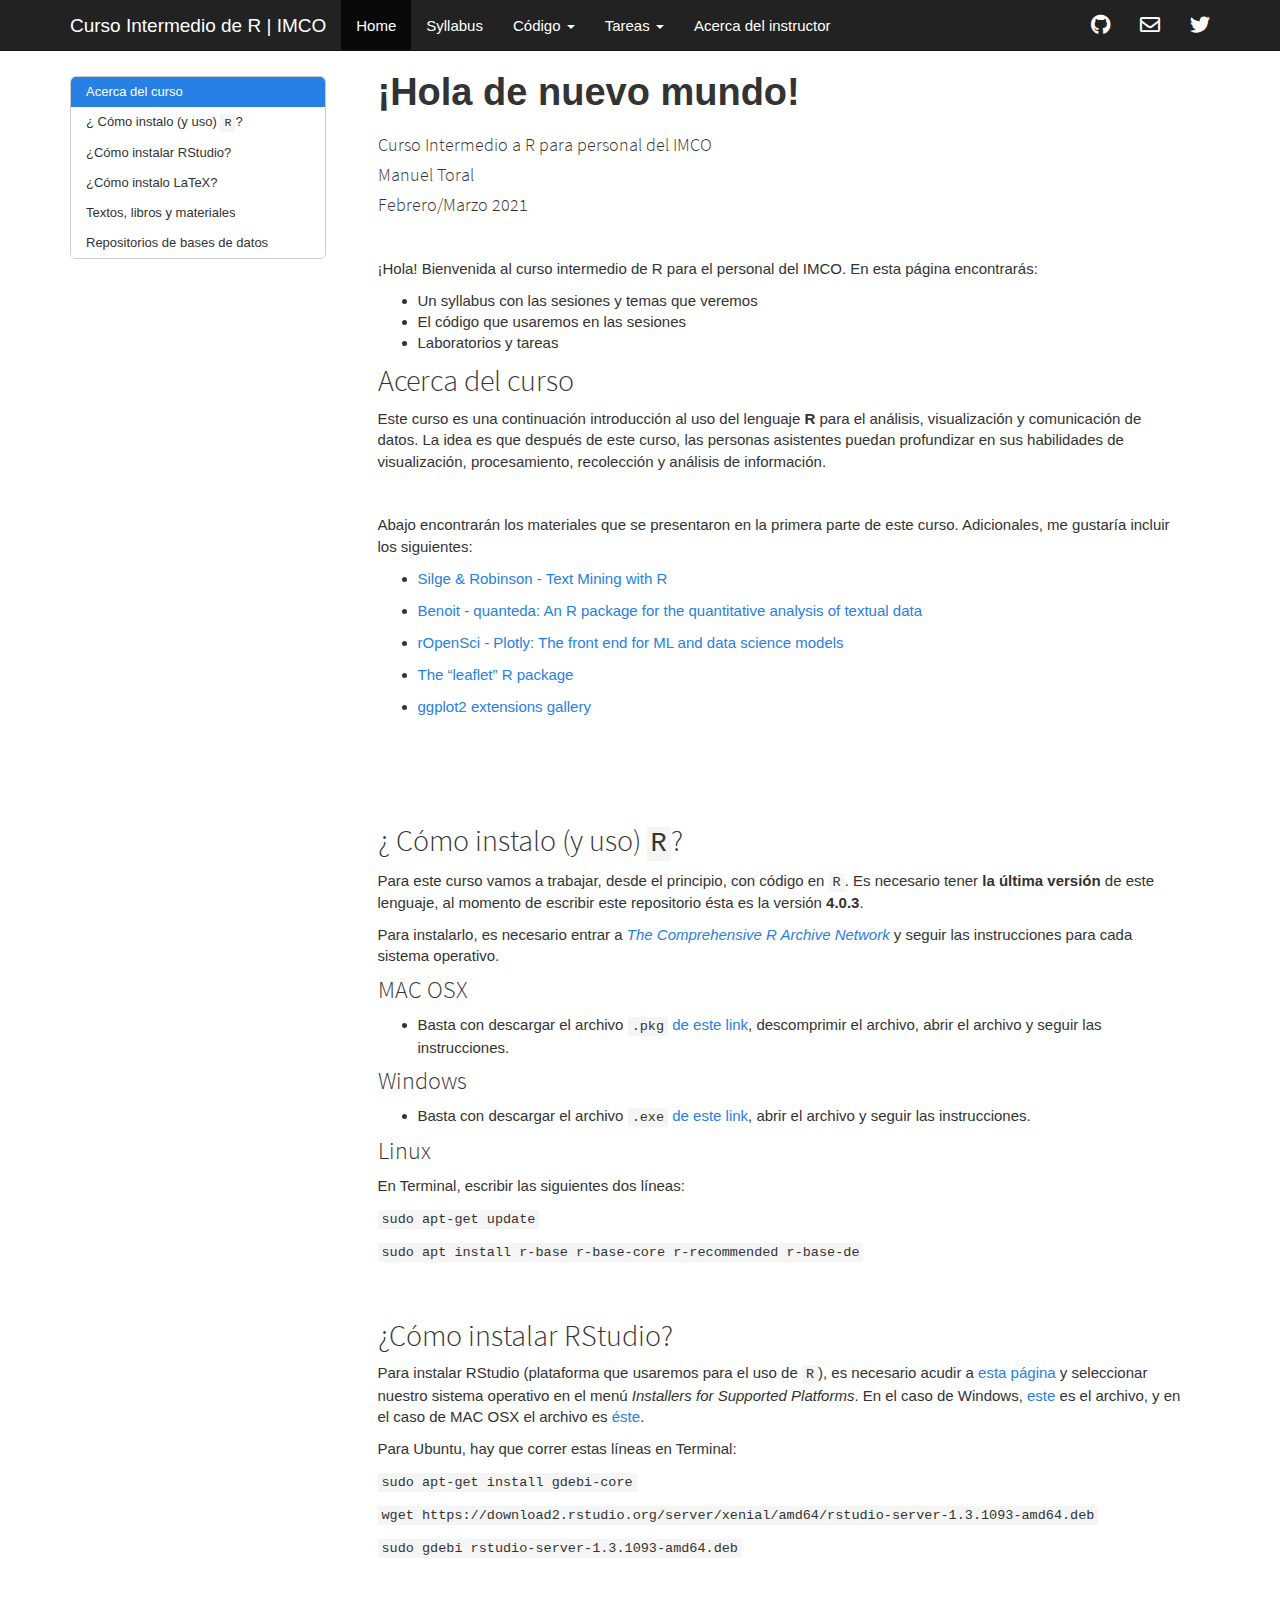
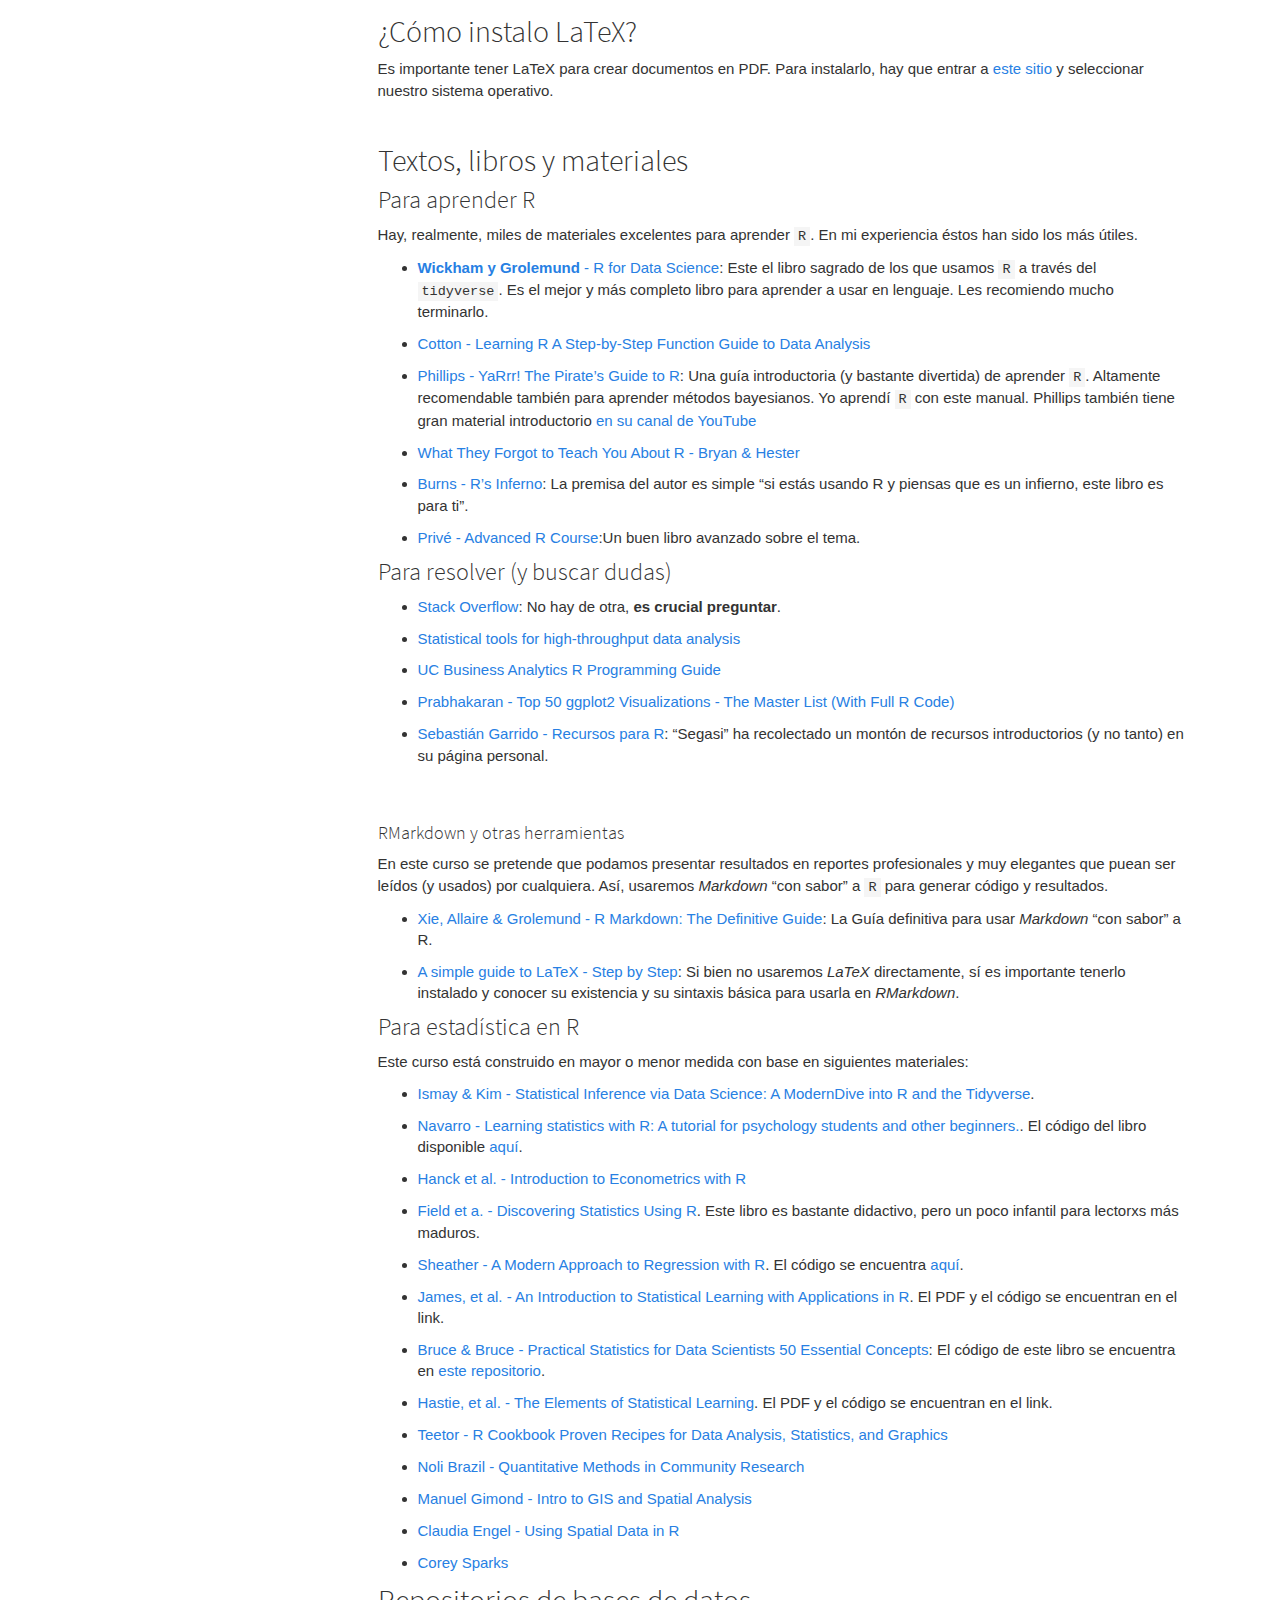
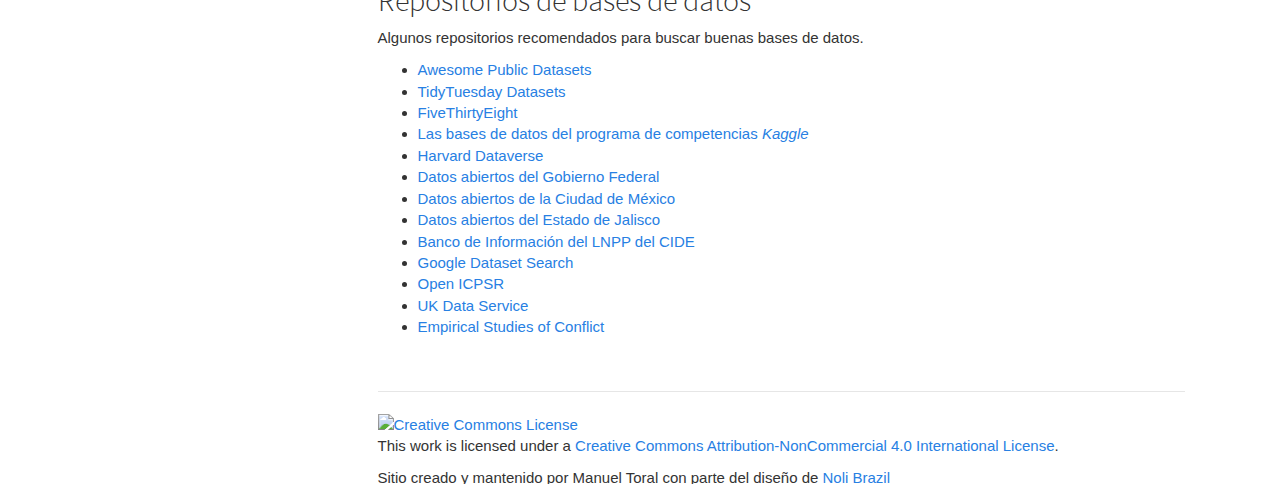
==== commit eb4c9013: "primera version" ====
--- a/index.html
+++ b/index.html
@@ -370,21 +370,6 @@
 </li>
 <li class="dropdown">
   <a href="#" class="dropdown-toggle" data-toggle="dropdown" role="button" aria-expanded="false">
-    Presentaciones
-     
-    <span class="caret"></span>
-  </a>
-  <ul class="dropdown-menu" role="menu">
-    <li>
-      <a href="p1.html">Presentación 1</a>
-    </li>
-    <li>
-      <a href="p2.html">Presentación 2</a>
-    </li>
-  </ul>
-</li>
-<li class="dropdown">
-  <a href="#" class="dropdown-toggle" data-toggle="dropdown" role="button" aria-expanded="false">
     Código
      
     <span class="caret"></span>
@@ -407,9 +392,6 @@
   <ul class="dropdown-menu" role="menu">
     <li>
       <a href="t1.html">Tarea 1</a>
-    </li>
-    <li>
-      <a href="t2.html">Tarea 2</a>
     </li>
   </ul>
 </li>
--- a/site_libs/highlightjs-9.12.0/textmate.css
+++ b/site_libs/highlightjs-9.12.0/textmate.css
@@ -1 +1,19 @@
-                                                                                                                                                                                                                              +.hljs-literal {
+  color: rgb(88, 72, 246);
+}
+
+.hljs-number {
+  color: rgb(0, 0, 205);
+}
+
+.hljs-comment {
+  color: rgb(76, 136, 107);
+}
+
+.hljs-keyword {
+  color: rgb(0, 0, 255);
+}
+
+.hljs-string {
+  color: rgb(3, 106, 7);
+}
--- a/site_libs/anchor-sections-1.0/anchor-sections.css
+++ b/site_libs/anchor-sections-1.0/anchor-sections.css
@@ -1 +1,4 @@
-                                                                                                                                                                                                             +/* Styles for section anchors */
+a.anchor-section {margin-left: 10px; visibility: hidden; color: inherit;}
+a.anchor-section::before {content: '#';}
+.hasAnchor:hover a.anchor-section {visibility: visible;}
--- a/site_libs/font-awesome-5.1.0/css/all.css
+++ b/site_libs/font-awesome-5.1.0/css/all.css
@@ -1 +1,5 @@
-                                                                                                                                                                                                                                                                                                                                                                                                                                                                                                                                                                                                                                                                                                                                                                                                                                                                                                                                                                                                                                                                                                                                                                                                                                                                                                                                                                                                                                                                                                                                                                                                                                                                                                                                                                                                                                                                                                                                                                                                                                                                                                                                                                                                                                                                                                                                                                                                                                                                                                                                                                                                                                                                                                                                                                                                                                                                                                                                                                                                                                                                                                                                                                                                                                                                                                                                                                                                                                                                                                                                                                                                                                                                                                                                                                                                                                                                                                                                                                                                                                                                                                                                                                                                                                                                                                                                                                                                                                                                                                                                                                                                                                                                                                                                                                                                                                                                                                                                                                                                                                                                                                                                                                                                                                                                                                                                                                                                                                                                                                                                                                                                                                                                                                                                                                                                                                                                                                                                                                                                                                                                                                                                                                                                                                                                                                                                                                                                                                                                                                                                                                                                                                                                                                                                                                                                                                                                                                                                                                                                                                                                                                                                                                                                                                                                                                                                                                                                                                                                                                                                                                                                                                                                                                                                                                                                                                                                                                                                                                                                                                                                                                                                                                                                                                                                                                                                                                                                                                                                                                                                                                                                                                                                                                                                                                                                                                                                                                                                                                                                                                                                                                                                                                                                                                                                                                                                                                                                                                                                                                                                                                                                                                                                                                                                                                                                                                                                                                                                                                                                                                                                                                                                                                                                                                                                                                                                                                                                                                                                                                                                                                                                                                                                                                                                                                                                                                                                                                                                                                                                                                                                                                                                                                                                                                                                                                                                                                                                                                                                                                                                                                                                                                                                                                                                                                                                                                                                                                                                                                                                                                                                                                                                                                                                                                                                                                                                                                                                                                                                                                                                                                                                                                                                                                                                                                                                                                                                                                                                                                                                                                                                                                                                                                                                                                                                                                                                                                                                                                                                                                                                                                                                                                                                                                                                                                                                                                                                                                                                                                                                                                                                                                                                                                                                                                                                                                                                                                                                                                                                                                                                                                                                                                                                                                                                                                                                                                                                                                                                                                                                                                                                                                                                                                                                                                                                                                                                                                                                                                                                                                                                                                                                                                                                                                                                                                                                                                                                                                                                                                                                                                                                                                                                                                                                                                                                                                                                                                                                                                                                                                                                                                                                                                                                                                                                                                                                                                                                                                                                                                                                                                                                                                                                                                                                                                                                                                                                                                                                                                                                                                                                                                                                                                                                                                                                                                                                                                                                                                                                                                                                                                                                                                                                                                                                                                                                                                                                                                                                                                                                                                                                                                                                                                                                                                                                                                                                                                                                                                                                                                                                                                                                                                                                                                                                                                                                                                                                                                                                                                                                                                                                                                                                                                                                                                                                                                                                                                                                                                                                                                                                                                                                                                                                                                                                                                                                                                                                                                                                                                                                                                                                                                                                                                                                                                                                                                                                                                                                                                                                                                                                                                                                                                                                                                                                                                                                                                                                                                                                                                                                                                                                                                                                                                                                                                                                                                                                                                                                                                                                                                                                                                                                                                                                                                                                                                                                                                                                                                                                                                                                                                                                                                                                                                                                                                                                                                                                                                                                                                                                                                                                                                                                                                                                                                                                                                                                                                                                                                                                                                                                                                                                                                                                                                                                                                                                                                                                                                                                                                                                                                                                                                                                                                                                                                                                                                                                                                                                                                                                                                                                                                                                                                                                                                                                                                                                                                                                                                                                                                                                                                                                                                                                                                                                                                                                                                                                                                                                                                                                                                                                                                                                                                                                                                                                                                                                                                                                                                                                                                                                                                                                                                                                                                                                                                                                                                                                                                                                                                                                                                                                                                                                                                                                                                                                                                                                                                                                                                                                                                                                                                                                                                                                                                                                                                                                                                                                                                                                                                                                                                                                                                                                                                                                                                                                                                                                                                                                                                                                                                                                                                                                                                                                                                                                                                                                                                                                                                                                                                                                                                                                                                                                                                                                                                                                                                                                                                                                                                                                                                                                                                                                                                                                                                                                                                                                                                                                                                                                                                                                                                                                                                                                                                                                                                                                                                                                                                                                                                                                                                                                                                                                                                                                                                                                                                                                                                                                                                                                                                                                                                                                                                                                                                                                                                                                                                                                                                                                                                                                                                                                                                                                                                                                                                                                                                                                                                                                                                                                                                                                                                                                                                                                                                                                                                                                                                                                                                                                                                                                                                                                                                                                                                                                                                                                                                                                                                                                                                                                                                                                                                                                                                                                                                                                                                                                                                                                                                                                                                                                                                                                                                                                                                                                                                                                                                                                                                                                                                                                                                                                                                                                                                                                                                                                                                                                                                                                                                                                                                                                                                                                                                                                                                                                                                                                                                                                                                                                                                                                                                                                                                                                                                                                                                                                                                                                                                                                                                                                                                                                                                                                                                                                                                                                                                                                                                                                                                                                                                                                                                                                                                                                                                                                                                                                                                                                                                                                                                                                                                                                                                                                                                                                                                                                                                                                                                                                                                                                                                                                                                                                                                                                                                                                                                                                                                                                                                                                                                                                                                                                                                                                                                                                                                                                                                                                                                                                                                                                                                                                                                                                                                                                                                                                                                                                                                                                                                                                                                                                                                                                                                                                                                                                                                                                                                                                                                                                                                                                                                                                                                                                                                                                                                                                                                                                                                                                                                                                                                                                                                                                                                                                                                                                                                                                                                                                                                                                                                                                                                                                                                                                                                                                                                                                                                                                                                                                                                                                                                                                                                                                                                                                                                                                                                                                                                                                                                                                                                                                                                                                                                                                                                                                                                                                                                                                                                                                                                                                                                                                                                                                                                                                                                                                                                                                                                                                                                                                                                                                                                                                                                                                                                                                                                                                                                                                                                                                                                                                                                                                                                                                                                                                                                                                                                                                                                                                                                                                                                                                                                                                                                                                                                                                                                                                                                                                                                                                                                                                                                                                                                                                                                                                                                                                                                                                                                                                                                                                                                                                                                                                                                                                                                                                                                                                                                                                                                                                                                                                                                                                                                                                                                                                                                                                                                                                                                                                                                                                                                                                                                                                                                                                                                                                                                                                                                                                                                                                                                                                                                                                                                                                                                                                                                                                                                                                                                                                                                                                                                                                                                                                                                                                                                                                                                                                                                                                                                                                                                                                                                                                                                                                                                                                                                                                                                                                                                                                                                                                                                                                                                                                                                                                                                                                                                                                                                                                                                                                                                                                                                                                                                                                                                                                                                                                                                                                                                                                                                                                                                                                                                                                                                                                                                                                                                                                                                                       +/*!
+ * Font Awesome Free 5.1.0 by @fontawesome - https://fontawesome.com
+ * License - https://fontawesome.com/license (Icons: CC BY 4.0, Fonts: SIL OFL 1.1, Code: MIT License)
+ */
+.fa,.fab,.fal,.far,.fas{-moz-osx-font-smoothing:grayscale;-webkit-font-smoothing:antialiased;display:inline-block;font-style:normal;font-variant:normal;text-rendering:auto;line-height:1}.fa-lg{font-size:1.33333em;line-height:.75em;vertical-align:-.0667em}.fa-xs{font-size:.75em}.fa-sm{font-size:.875em}.fa-1x{font-size:1em}.fa-2x{font-size:2em}.fa-3x{font-size:3em}.fa-4x{font-size:4em}.fa-5x{font-size:5em}.fa-6x{font-size:6em}.fa-7x{font-size:7em}.fa-8x{font-size:8em}.fa-9x{font-size:9em}.fa-10x{font-size:10em}.fa-fw{text-align:center;width:1.25em}.fa-ul{list-style-type:none;margin-left:2.5em;padding-left:0}.fa-ul>li{position:relative}.fa-li{left:-2em;position:absolute;text-align:center;width:2em;line-height:inherit}.fa-border{border:.08em solid #eee;border-radius:.1em;padding:.2em .25em .15em}.fa-pull-left{float:left}.fa-pull-right{float:right}.fa.fa-pull-left,.fab.fa-pull-left,.fal.fa-pull-left,.far.fa-pull-left,.fas.fa-pull-left{margin-right:.3em}.fa.fa-pull-right,.fab.fa-pull-right,.fal.fa-pull-right,.far.fa-pull-right,.fas.fa-pull-right{margin-left:.3em}.fa-spin{animation:a 2s infinite linear}.fa-pulse{animation:a 1s infinite steps(8)}@keyframes a{0%{transform:rotate(0deg)}to{transform:rotate(1turn)}}.fa-rotate-90{-ms-filter:"progid:DXImageTransform.Microsoft.BasicImage(rotation=1)";transform:rotate(90deg)}.fa-rotate-180{-ms-filter:"progid:DXImageTransform.Microsoft.BasicImage(rotation=2)";transform:rotate(180deg)}.fa-rotate-270{-ms-filter:"progid:DXImageTransform.Microsoft.BasicImage(rotation=3)";transform:rotate(270deg)}.fa-flip-horizontal{-ms-filter:"progid:DXImageTransform.Microsoft.BasicImage(rotation=0, mirror=1)";transform:scaleX(-1)}.fa-flip-vertical{transform:scaleY(-1)}.fa-flip-horizontal.fa-flip-vertical,.fa-flip-vertical{-ms-filter:"progid:DXImageTransform.Microsoft.BasicImage(rotation=2, mirror=1)"}.fa-flip-horizontal.fa-flip-vertical{transform:scale(-1)}:root .fa-flip-horizontal,:root .fa-flip-vertical,:root .fa-rotate-90,:root .fa-rotate-180,:root .fa-rotate-270{-webkit-filter:none;filter:none}.fa-stack{display:inline-block;height:2em;line-height:2em;position:relative;vertical-align:middle;width:2em}.fa-stack-1x,.fa-stack-2x{left:0;position:absolute;text-align:center;width:100%}.fa-stack-1x{line-height:inherit}.fa-stack-2x{font-size:2em}.fa-inverse{color:#fff}.fa-500px:before{content:"\f26e"}.fa-accessible-icon:before{content:"\f368"}.fa-accusoft:before{content:"\f369"}.fa-address-book:before{content:"\f2b9"}.fa-address-card:before{content:"\f2bb"}.fa-adjust:before{content:"\f042"}.fa-adn:before{content:"\f170"}.fa-adversal:before{content:"\f36a"}.fa-affiliatetheme:before{content:"\f36b"}.fa-algolia:before{content:"\f36c"}.fa-align-center:before{content:"\f037"}.fa-align-justify:before{content:"\f039"}.fa-align-left:before{content:"\f036"}.fa-align-right:before{content:"\f038"}.fa-allergies:before{content:"\f461"}.fa-amazon:before{content:"\f270"}.fa-amazon-pay:before{content:"\f42c"}.fa-ambulance:before{content:"\f0f9"}.fa-american-sign-language-interpreting:before{content:"\f2a3"}.fa-amilia:before{content:"\f36d"}.fa-anchor:before{content:"\f13d"}.fa-android:before{content:"\f17b"}.fa-angellist:before{content:"\f209"}.fa-angle-double-down:before{content:"\f103"}.fa-angle-double-left:before{content:"\f100"}.fa-angle-double-right:before{content:"\f101"}.fa-angle-double-up:before{content:"\f102"}.fa-angle-down:before{content:"\f107"}.fa-angle-left:before{content:"\f104"}.fa-angle-right:before{content:"\f105"}.fa-angle-up:before{content:"\f106"}.fa-angry:before{content:"\f556"}.fa-angrycreative:before{content:"\f36e"}.fa-angular:before{content:"\f420"}.fa-app-store:before{content:"\f36f"}.fa-app-store-ios:before{content:"\f370"}.fa-apper:before{content:"\f371"}.fa-apple:before{content:"\f179"}.fa-apple-pay:before{content:"\f415"}.fa-archive:before{content:"\f187"}.fa-archway:before{content:"\f557"}.fa-arrow-alt-circle-down:before{content:"\f358"}.fa-arrow-alt-circle-left:before{content:"\f359"}.fa-arrow-alt-circle-right:before{content:"\f35a"}.fa-arrow-alt-circle-up:before{content:"\f35b"}.fa-arrow-circle-down:before{content:"\f0ab"}.fa-arrow-circle-left:before{content:"\f0a8"}.fa-arrow-circle-right:before{content:"\f0a9"}.fa-arrow-circle-up:before{content:"\f0aa"}.fa-arrow-down:before{content:"\f063"}.fa-arrow-left:before{content:"\f060"}.fa-arrow-right:before{content:"\f061"}.fa-arrow-up:before{content:"\f062"}.fa-arrows-alt:before{content:"\f0b2"}.fa-arrows-alt-h:before{content:"\f337"}.fa-arrows-alt-v:before{content:"\f338"}.fa-assistive-listening-systems:before{content:"\f2a2"}.fa-asterisk:before{content:"\f069"}.fa-asymmetrik:before{content:"\f372"}.fa-at:before{content:"\f1fa"}.fa-atlas:before{content:"\f558"}.fa-audible:before{content:"\f373"}.fa-audio-description:before{content:"\f29e"}.fa-autoprefixer:before{content:"\f41c"}.fa-avianex:before{content:"\f374"}.fa-aviato:before{content:"\f421"}.fa-award:before{content:"\f559"}.fa-aws:before{content:"\f375"}.fa-backspace:before{content:"\f55a"}.fa-backward:before{content:"\f04a"}.fa-balance-scale:before{content:"\f24e"}.fa-ban:before{content:"\f05e"}.fa-band-aid:before{content:"\f462"}.fa-bandcamp:before{content:"\f2d5"}.fa-barcode:before{content:"\f02a"}.fa-bars:before{content:"\f0c9"}.fa-baseball-ball:before{content:"\f433"}.fa-basketball-ball:before{content:"\f434"}.fa-bath:before{content:"\f2cd"}.fa-battery-empty:before{content:"\f244"}.fa-battery-full:before{content:"\f240"}.fa-battery-half:before{content:"\f242"}.fa-battery-quarter:before{content:"\f243"}.fa-battery-three-quarters:before{content:"\f241"}.fa-bed:before{content:"\f236"}.fa-beer:before{content:"\f0fc"}.fa-behance:before{content:"\f1b4"}.fa-behance-square:before{content:"\f1b5"}.fa-bell:before{content:"\f0f3"}.fa-bell-slash:before{content:"\f1f6"}.fa-bezier-curve:before{content:"\f55b"}.fa-bicycle:before{content:"\f206"}.fa-bimobject:before{content:"\f378"}.fa-binoculars:before{content:"\f1e5"}.fa-birthday-cake:before{content:"\f1fd"}.fa-bitbucket:before{content:"\f171"}.fa-bitcoin:before{content:"\f379"}.fa-bity:before{content:"\f37a"}.fa-black-tie:before{content:"\f27e"}.fa-blackberry:before{content:"\f37b"}.fa-blender:before{content:"\f517"}.fa-blind:before{content:"\f29d"}.fa-blogger:before{content:"\f37c"}.fa-blogger-b:before{content:"\f37d"}.fa-bluetooth:before{content:"\f293"}.fa-bluetooth-b:before{content:"\f294"}.fa-bold:before{content:"\f032"}.fa-bolt:before{content:"\f0e7"}.fa-bomb:before{content:"\f1e2"}.fa-bong:before{content:"\f55c"}.fa-book:before{content:"\f02d"}.fa-book-open:before{content:"\f518"}.fa-bookmark:before{content:"\f02e"}.fa-bowling-ball:before{content:"\f436"}.fa-box:before{content:"\f466"}.fa-box-open:before{content:"\f49e"}.fa-boxes:before{content:"\f468"}.fa-braille:before{content:"\f2a1"}.fa-briefcase:before{content:"\f0b1"}.fa-briefcase-medical:before{content:"\f469"}.fa-broadcast-tower:before{content:"\f519"}.fa-broom:before{content:"\f51a"}.fa-brush:before{content:"\f55d"}.fa-btc:before{content:"\f15a"}.fa-bug:before{content:"\f188"}.fa-building:before{content:"\f1ad"}.fa-bullhorn:before{content:"\f0a1"}.fa-bullseye:before{content:"\f140"}.fa-burn:before{content:"\f46a"}.fa-buromobelexperte:before{content:"\f37f"}.fa-bus:before{content:"\f207"}.fa-bus-alt:before{content:"\f55e"}.fa-buysellads:before{content:"\f20d"}.fa-calculator:before{content:"\f1ec"}.fa-calendar:before{content:"\f133"}.fa-calendar-alt:before{content:"\f073"}.fa-calendar-check:before{content:"\f274"}.fa-calendar-minus:before{content:"\f272"}.fa-calendar-plus:before{content:"\f271"}.fa-calendar-times:before{content:"\f273"}.fa-camera:before{content:"\f030"}.fa-camera-retro:before{content:"\f083"}.fa-cannabis:before{content:"\f55f"}.fa-capsules:before{content:"\f46b"}.fa-car:before{content:"\f1b9"}.fa-caret-down:before{content:"\f0d7"}.fa-caret-left:before{content:"\f0d9"}.fa-caret-right:before{content:"\f0da"}.fa-caret-square-down:before{content:"\f150"}.fa-caret-square-left:before{content:"\f191"}.fa-caret-square-right:before{content:"\f152"}.fa-caret-square-up:before{content:"\f151"}.fa-caret-up:before{content:"\f0d8"}.fa-cart-arrow-down:before{content:"\f218"}.fa-cart-plus:before{content:"\f217"}.fa-cc-amazon-pay:before{content:"\f42d"}.fa-cc-amex:before{content:"\f1f3"}.fa-cc-apple-pay:before{content:"\f416"}.fa-cc-diners-club:before{content:"\f24c"}.fa-cc-discover:before{content:"\f1f2"}.fa-cc-jcb:before{content:"\f24b"}.fa-cc-mastercard:before{content:"\f1f1"}.fa-cc-paypal:before{content:"\f1f4"}.fa-cc-stripe:before{content:"\f1f5"}.fa-cc-visa:before{content:"\f1f0"}.fa-centercode:before{content:"\f380"}.fa-certificate:before{content:"\f0a3"}.fa-chalkboard:before{content:"\f51b"}.fa-chalkboard-teacher:before{content:"\f51c"}.fa-chart-area:before{content:"\f1fe"}.fa-chart-bar:before{content:"\f080"}.fa-chart-line:before{content:"\f201"}.fa-chart-pie:before{content:"\f200"}.fa-check:before{content:"\f00c"}.fa-check-circle:before{content:"\f058"}.fa-check-double:before{content:"\f560"}.fa-check-square:before{content:"\f14a"}.fa-chess:before{content:"\f439"}.fa-chess-bishop:before{content:"\f43a"}.fa-chess-board:before{content:"\f43c"}.fa-chess-king:before{content:"\f43f"}.fa-chess-knight:before{content:"\f441"}.fa-chess-pawn:before{content:"\f443"}.fa-chess-queen:before{content:"\f445"}.fa-chess-rook:before{content:"\f447"}.fa-chevron-circle-down:before{content:"\f13a"}.fa-chevron-circle-left:before{content:"\f137"}.fa-chevron-circle-right:before{content:"\f138"}.fa-chevron-circle-up:before{content:"\f139"}.fa-chevron-down:before{content:"\f078"}.fa-chevron-left:before{content:"\f053"}.fa-chevron-right:before{content:"\f054"}.fa-chevron-up:before{content:"\f077"}.fa-child:before{content:"\f1ae"}.fa-chrome:before{content:"\f268"}.fa-church:before{content:"\f51d"}.fa-circle:before{content:"\f111"}.fa-circle-notch:before{content:"\f1ce"}.fa-clipboard:before{content:"\f328"}.fa-clipboard-check:before{content:"\f46c"}.fa-clipboard-list:before{content:"\f46d"}.fa-clock:before{content:"\f017"}.fa-clone:before{content:"\f24d"}.fa-closed-captioning:before{content:"\f20a"}.fa-cloud:before{content:"\f0c2"}.fa-cloud-download-alt:before{content:"\f381"}.fa-cloud-upload-alt:before{content:"\f382"}.fa-cloudscale:before{content:"\f383"}.fa-cloudsmith:before{content:"\f384"}.fa-cloudversify:before{content:"\f385"}.fa-cocktail:before{content:"\f561"}.fa-code:before{content:"\f121"}.fa-code-branch:before{content:"\f126"}.fa-codepen:before{content:"\f1cb"}.fa-codiepie:before{content:"\f284"}.fa-coffee:before{content:"\f0f4"}.fa-cog:before{content:"\f013"}.fa-cogs:before{content:"\f085"}.fa-coins:before{content:"\f51e"}.fa-columns:before{content:"\f0db"}.fa-comment:before{content:"\f075"}.fa-comment-alt:before{content:"\f27a"}.fa-comment-dots:before{content:"\f4ad"}.fa-comment-slash:before{content:"\f4b3"}.fa-comments:before{content:"\f086"}.fa-compact-disc:before{content:"\f51f"}.fa-compass:before{content:"\f14e"}.fa-compress:before{content:"\f066"}.fa-concierge-bell:before{content:"\f562"}.fa-connectdevelop:before{content:"\f20e"}.fa-contao:before{content:"\f26d"}.fa-cookie:before{content:"\f563"}.fa-cookie-bite:before{content:"\f564"}.fa-copy:before{content:"\f0c5"}.fa-copyright:before{content:"\f1f9"}.fa-couch:before{content:"\f4b8"}.fa-cpanel:before{content:"\f388"}.fa-creative-commons:before{content:"\f25e"}.fa-creative-commons-by:before{content:"\f4e7"}.fa-creative-commons-nc:before{content:"\f4e8"}.fa-creative-commons-nc-eu:before{content:"\f4e9"}.fa-creative-commons-nc-jp:before{content:"\f4ea"}.fa-creative-commons-nd:before{content:"\f4eb"}.fa-creative-commons-pd:before{content:"\f4ec"}.fa-creative-commons-pd-alt:before{content:"\f4ed"}.fa-creative-commons-remix:before{content:"\f4ee"}.fa-creative-commons-sa:before{content:"\f4ef"}.fa-creative-commons-sampling:before{content:"\f4f0"}.fa-creative-commons-sampling-plus:before{content:"\f4f1"}.fa-creative-commons-share:before{content:"\f4f2"}.fa-credit-card:before{content:"\f09d"}.fa-crop:before{content:"\f125"}.fa-crop-alt:before{content:"\f565"}.fa-crosshairs:before{content:"\f05b"}.fa-crow:before{content:"\f520"}.fa-crown:before{content:"\f521"}.fa-css3:before{content:"\f13c"}.fa-css3-alt:before{content:"\f38b"}.fa-cube:before{content:"\f1b2"}.fa-cubes:before{content:"\f1b3"}.fa-cut:before{content:"\f0c4"}.fa-cuttlefish:before{content:"\f38c"}.fa-d-and-d:before{content:"\f38d"}.fa-dashcube:before{content:"\f210"}.fa-database:before{content:"\f1c0"}.fa-deaf:before{content:"\f2a4"}.fa-delicious:before{content:"\f1a5"}.fa-deploydog:before{content:"\f38e"}.fa-deskpro:before{content:"\f38f"}.fa-desktop:before{content:"\f108"}.fa-deviantart:before{content:"\f1bd"}.fa-diagnoses:before{content:"\f470"}.fa-dice:before{content:"\f522"}.fa-dice-five:before{content:"\f523"}.fa-dice-four:before{content:"\f524"}.fa-dice-one:before{content:"\f525"}.fa-dice-six:before{content:"\f526"}.fa-dice-three:before{content:"\f527"}.fa-dice-two:before{content:"\f528"}.fa-digg:before{content:"\f1a6"}.fa-digital-ocean:before{content:"\f391"}.fa-digital-tachograph:before{content:"\f566"}.fa-discord:before{content:"\f392"}.fa-discourse:before{content:"\f393"}.fa-divide:before{content:"\f529"}.fa-dizzy:before{content:"\f567"}.fa-dna:before{content:"\f471"}.fa-dochub:before{content:"\f394"}.fa-docker:before{content:"\f395"}.fa-dollar-sign:before{content:"\f155"}.fa-dolly:before{content:"\f472"}.fa-dolly-flatbed:before{content:"\f474"}.fa-donate:before{content:"\f4b9"}.fa-door-closed:before{content:"\f52a"}.fa-door-open:before{content:"\f52b"}.fa-dot-circle:before{content:"\f192"}.fa-dove:before{content:"\f4ba"}.fa-download:before{content:"\f019"}.fa-draft2digital:before{content:"\f396"}.fa-drafting-compass:before{content:"\f568"}.fa-dribbble:before{content:"\f17d"}.fa-dribbble-square:before{content:"\f397"}.fa-dropbox:before{content:"\f16b"}.fa-drum:before{content:"\f569"}.fa-drum-steelpan:before{content:"\f56a"}.fa-drupal:before{content:"\f1a9"}.fa-dumbbell:before{content:"\f44b"}.fa-dyalog:before{content:"\f399"}.fa-earlybirds:before{content:"\f39a"}.fa-ebay:before{content:"\f4f4"}.fa-edge:before{content:"\f282"}.fa-edit:before{content:"\f044"}.fa-eject:before{content:"\f052"}.fa-elementor:before{content:"\f430"}.fa-ellipsis-h:before{content:"\f141"}.fa-ellipsis-v:before{content:"\f142"}.fa-ember:before{content:"\f423"}.fa-empire:before{content:"\f1d1"}.fa-envelope:before{content:"\f0e0"}.fa-envelope-open:before{content:"\f2b6"}.fa-envelope-square:before{content:"\f199"}.fa-envira:before{content:"\f299"}.fa-equals:before{content:"\f52c"}.fa-eraser:before{content:"\f12d"}.fa-erlang:before{content:"\f39d"}.fa-ethereum:before{content:"\f42e"}.fa-etsy:before{content:"\f2d7"}.fa-euro-sign:before{content:"\f153"}.fa-exchange-alt:before{content:"\f362"}.fa-exclamation:before{content:"\f12a"}.fa-exclamation-circle:before{content:"\f06a"}.fa-exclamation-triangle:before{content:"\f071"}.fa-expand:before{content:"\f065"}.fa-expand-arrows-alt:before{content:"\f31e"}.fa-expeditedssl:before{content:"\f23e"}.fa-external-link-alt:before{content:"\f35d"}.fa-external-link-square-alt:before{content:"\f360"}.fa-eye:before{content:"\f06e"}.fa-eye-dropper:before{content:"\f1fb"}.fa-eye-slash:before{content:"\f070"}.fa-facebook:before{content:"\f09a"}.fa-facebook-f:before{content:"\f39e"}.fa-facebook-messenger:before{content:"\f39f"}.fa-facebook-square:before{content:"\f082"}.fa-fast-backward:before{content:"\f049"}.fa-fast-forward:before{content:"\f050"}.fa-fax:before{content:"\f1ac"}.fa-feather:before{content:"\f52d"}.fa-feather-alt:before{content:"\f56b"}.fa-female:before{content:"\f182"}.fa-fighter-jet:before{content:"\f0fb"}.fa-file:before{content:"\f15b"}.fa-file-alt:before{content:"\f15c"}.fa-file-archive:before{content:"\f1c6"}.fa-file-audio:before{content:"\f1c7"}.fa-file-code:before{content:"\f1c9"}.fa-file-contract:before{content:"\f56c"}.fa-file-download:before{content:"\f56d"}.fa-file-excel:before{content:"\f1c3"}.fa-file-export:before{content:"\f56e"}.fa-file-image:before{content:"\f1c5"}.fa-file-import:before{content:"\f56f"}.fa-file-invoice:before{content:"\f570"}.fa-file-invoice-dollar:before{content:"\f571"}.fa-file-medical:before{content:"\f477"}.fa-file-medical-alt:before{content:"\f478"}.fa-file-pdf:before{content:"\f1c1"}.fa-file-powerpoint:before{content:"\f1c4"}.fa-file-prescription:before{content:"\f572"}.fa-file-signature:before{content:"\f573"}.fa-file-upload:before{content:"\f574"}.fa-file-video:before{content:"\f1c8"}.fa-file-word:before{content:"\f1c2"}.fa-fill:before{content:"\f575"}.fa-fill-drip:before{content:"\f576"}.fa-film:before{content:"\f008"}.fa-filter:before{content:"\f0b0"}.fa-fingerprint:before{content:"\f577"}.fa-fire:before{content:"\f06d"}.fa-fire-extinguisher:before{content:"\f134"}.fa-firefox:before{content:"\f269"}.fa-first-aid:before{content:"\f479"}.fa-first-order:before{content:"\f2b0"}.fa-first-order-alt:before{content:"\f50a"}.fa-firstdraft:before{content:"\f3a1"}.fa-fish:before{content:"\f578"}.fa-flag:before{content:"\f024"}.fa-flag-checkered:before{content:"\f11e"}.fa-flask:before{content:"\f0c3"}.fa-flickr:before{content:"\f16e"}.fa-flipboard:before{content:"\f44d"}.fa-flushed:before{content:"\f579"}.fa-fly:before{content:"\f417"}.fa-folder:before{content:"\f07b"}.fa-folder-open:before{content:"\f07c"}.fa-font:before{content:"\f031"}.fa-font-awesome:before{content:"\f2b4"}.fa-font-awesome-alt:before{content:"\f35c"}.fa-font-awesome-flag:before{content:"\f425"}.fa-font-awesome-logo-full:before{content:"\f4e6"}.fa-fonticons:before{content:"\f280"}.fa-fonticons-fi:before{content:"\f3a2"}.fa-football-ball:before{content:"\f44e"}.fa-fort-awesome:before{content:"\f286"}.fa-fort-awesome-alt:before{content:"\f3a3"}.fa-forumbee:before{content:"\f211"}.fa-forward:before{content:"\f04e"}.fa-foursquare:before{content:"\f180"}.fa-free-code-camp:before{content:"\f2c5"}.fa-freebsd:before{content:"\f3a4"}.fa-frog:before{content:"\f52e"}.fa-frown:before{content:"\f119"}.fa-frown-open:before{content:"\f57a"}.fa-fulcrum:before{content:"\f50b"}.fa-futbol:before{content:"\f1e3"}.fa-galactic-republic:before{content:"\f50c"}.fa-galactic-senate:before{content:"\f50d"}.fa-gamepad:before{content:"\f11b"}.fa-gas-pump:before{content:"\f52f"}.fa-gavel:before{content:"\f0e3"}.fa-gem:before{content:"\f3a5"}.fa-genderless:before{content:"\f22d"}.fa-get-pocket:before{content:"\f265"}.fa-gg:before{content:"\f260"}.fa-gg-circle:before{content:"\f261"}.fa-gift:before{content:"\f06b"}.fa-git:before{content:"\f1d3"}.fa-git-square:before{content:"\f1d2"}.fa-github:before{content:"\f09b"}.fa-github-alt:before{content:"\f113"}.fa-github-square:before{content:"\f092"}.fa-gitkraken:before{content:"\f3a6"}.fa-gitlab:before{content:"\f296"}.fa-gitter:before{content:"\f426"}.fa-glass-martini:before{content:"\f000"}.fa-glass-martini-alt:before{content:"\f57b"}.fa-glasses:before{content:"\f530"}.fa-glide:before{content:"\f2a5"}.fa-glide-g:before{content:"\f2a6"}.fa-globe:before{content:"\f0ac"}.fa-globe-africa:before{content:"\f57c"}.fa-globe-americas:before{content:"\f57d"}.fa-globe-asia:before{content:"\f57e"}.fa-gofore:before{content:"\f3a7"}.fa-golf-ball:before{content:"\f450"}.fa-goodreads:before{content:"\f3a8"}.fa-goodreads-g:before{content:"\f3a9"}.fa-google:before{content:"\f1a0"}.fa-google-drive:before{content:"\f3aa"}.fa-google-play:before{content:"\f3ab"}.fa-google-plus:before{content:"\f2b3"}.fa-google-plus-g:before{content:"\f0d5"}.fa-google-plus-square:before{content:"\f0d4"}.fa-google-wallet:before{content:"\f1ee"}.fa-graduation-cap:before{content:"\f19d"}.fa-gratipay:before{content:"\f184"}.fa-grav:before{content:"\f2d6"}.fa-greater-than:before{content:"\f531"}.fa-greater-than-equal:before{content:"\f532"}.fa-grimace:before{content:"\f57f"}.fa-grin:before{content:"\f580"}.fa-grin-alt:before{content:"\f581"}.fa-grin-beam:before{content:"\f582"}.fa-grin-beam-sweat:before{content:"\f583"}.fa-grin-hearts:before{content:"\f584"}.fa-grin-squint:before{content:"\f585"}.fa-grin-squint-tears:before{content:"\f586"}.fa-grin-stars:before{content:"\f587"}.fa-grin-tears:before{content:"\f588"}.fa-grin-tongue:before{content:"\f589"}.fa-grin-tongue-squint:before{content:"\f58a"}.fa-grin-tongue-wink:before{content:"\f58b"}.fa-grin-wink:before{content:"\f58c"}.fa-grip-horizontal:before{content:"\f58d"}.fa-grip-vertical:before{content:"\f58e"}.fa-gripfire:before{content:"\f3ac"}.fa-grunt:before{content:"\f3ad"}.fa-gulp:before{content:"\f3ae"}.fa-h-square:before{content:"\f0fd"}.fa-hacker-news:before{content:"\f1d4"}.fa-hacker-news-square:before{content:"\f3af"}.fa-hand-holding:before{content:"\f4bd"}.fa-hand-holding-heart:before{content:"\f4be"}.fa-hand-holding-usd:before{content:"\f4c0"}.fa-hand-lizard:before{content:"\f258"}.fa-hand-paper:before{content:"\f256"}.fa-hand-peace:before{content:"\f25b"}.fa-hand-point-down:before{content:"\f0a7"}.fa-hand-point-left:before{content:"\f0a5"}.fa-hand-point-right:before{content:"\f0a4"}.fa-hand-point-up:before{content:"\f0a6"}.fa-hand-pointer:before{content:"\f25a"}.fa-hand-rock:before{content:"\f255"}.fa-hand-scissors:before{content:"\f257"}.fa-hand-spock:before{content:"\f259"}.fa-hands:before{content:"\f4c2"}.fa-hands-helping:before{content:"\f4c4"}.fa-handshake:before{content:"\f2b5"}.fa-hashtag:before{content:"\f292"}.fa-hdd:before{content:"\f0a0"}.fa-heading:before{content:"\f1dc"}.fa-headphones:before{content:"\f025"}.fa-headphones-alt:before{content:"\f58f"}.fa-headset:before{content:"\f590"}.fa-heart:before{content:"\f004"}.fa-heartbeat:before{content:"\f21e"}.fa-helicopter:before{content:"\f533"}.fa-highlighter:before{content:"\f591"}.fa-hips:before{content:"\f452"}.fa-hire-a-helper:before{content:"\f3b0"}.fa-history:before{content:"\f1da"}.fa-hockey-puck:before{content:"\f453"}.fa-home:before{content:"\f015"}.fa-hooli:before{content:"\f427"}.fa-hornbill:before{content:"\f592"}.fa-hospital:before{content:"\f0f8"}.fa-hospital-alt:before{content:"\f47d"}.fa-hospital-symbol:before{content:"\f47e"}.fa-hot-tub:before{content:"\f593"}.fa-hotel:before{content:"\f594"}.fa-hotjar:before{content:"\f3b1"}.fa-hourglass:before{content:"\f254"}.fa-hourglass-end:before{content:"\f253"}.fa-hourglass-half:before{content:"\f252"}.fa-hourglass-start:before{content:"\f251"}.fa-houzz:before{content:"\f27c"}.fa-html5:before{content:"\f13b"}.fa-hubspot:before{content:"\f3b2"}.fa-i-cursor:before{content:"\f246"}.fa-id-badge:before{content:"\f2c1"}.fa-id-card:before{content:"\f2c2"}.fa-id-card-alt:before{content:"\f47f"}.fa-image:before{content:"\f03e"}.fa-images:before{content:"\f302"}.fa-imdb:before{content:"\f2d8"}.fa-inbox:before{content:"\f01c"}.fa-indent:before{content:"\f03c"}.fa-industry:before{content:"\f275"}.fa-infinity:before{content:"\f534"}.fa-info:before{content:"\f129"}.fa-info-circle:before{content:"\f05a"}.fa-instagram:before{content:"\f16d"}.fa-internet-explorer:before{content:"\f26b"}.fa-ioxhost:before{content:"\f208"}.fa-italic:before{content:"\f033"}.fa-itunes:before{content:"\f3b4"}.fa-itunes-note:before{content:"\f3b5"}.fa-java:before{content:"\f4e4"}.fa-jedi-order:before{content:"\f50e"}.fa-jenkins:before{content:"\f3b6"}.fa-joget:before{content:"\f3b7"}.fa-joint:before{content:"\f595"}.fa-joomla:before{content:"\f1aa"}.fa-js:before{content:"\f3b8"}.fa-js-square:before{content:"\f3b9"}.fa-jsfiddle:before{content:"\f1cc"}.fa-key:before{content:"\f084"}.fa-keybase:before{content:"\f4f5"}.fa-keyboard:before{content:"\f11c"}.fa-keycdn:before{content:"\f3ba"}.fa-kickstarter:before{content:"\f3bb"}.fa-kickstarter-k:before{content:"\f3bc"}.fa-kiss:before{content:"\f596"}.fa-kiss-beam:before{content:"\f597"}.fa-kiss-wink-heart:before{content:"\f598"}.fa-kiwi-bird:before{content:"\f535"}.fa-korvue:before{content:"\f42f"}.fa-language:before{content:"\f1ab"}.fa-laptop:before{content:"\f109"}.fa-laravel:before{content:"\f3bd"}.fa-lastfm:before{content:"\f202"}.fa-lastfm-square:before{content:"\f203"}.fa-laugh:before{content:"\f599"}.fa-laugh-beam:before{content:"\f59a"}.fa-laugh-squint:before{content:"\f59b"}.fa-laugh-wink:before{content:"\f59c"}.fa-leaf:before{content:"\f06c"}.fa-leanpub:before{content:"\f212"}.fa-lemon:before{content:"\f094"}.fa-less:before{content:"\f41d"}.fa-less-than:before{content:"\f536"}.fa-less-than-equal:before{content:"\f537"}.fa-level-down-alt:before{content:"\f3be"}.fa-level-up-alt:before{content:"\f3bf"}.fa-life-ring:before{content:"\f1cd"}.fa-lightbulb:before{content:"\f0eb"}.fa-line:before{content:"\f3c0"}.fa-link:before{content:"\f0c1"}.fa-linkedin:before{content:"\f08c"}.fa-linkedin-in:before{content:"\f0e1"}.fa-linode:before{content:"\f2b8"}.fa-linux:before{content:"\f17c"}.fa-lira-sign:before{content:"\f195"}.fa-list:before{content:"\f03a"}.fa-list-alt:before{content:"\f022"}.fa-list-ol:before{content:"\f0cb"}.fa-list-ul:before{content:"\f0ca"}.fa-location-arrow:before{content:"\f124"}.fa-lock:before{content:"\f023"}.fa-lock-open:before{content:"\f3c1"}.fa-long-arrow-alt-down:before{content:"\f309"}.fa-long-arrow-alt-left:before{content:"\f30a"}.fa-long-arrow-alt-right:before{content:"\f30b"}.fa-long-arrow-alt-up:before{content:"\f30c"}.fa-low-vision:before{content:"\f2a8"}.fa-luggage-cart:before{content:"\f59d"}.fa-lyft:before{content:"\f3c3"}.fa-magento:before{content:"\f3c4"}.fa-magic:before{content:"\f0d0"}.fa-magnet:before{content:"\f076"}.fa-mailchimp:before{content:"\f59e"}.fa-male:before{content:"\f183"}.fa-mandalorian:before{content:"\f50f"}.fa-map:before{content:"\f279"}.fa-map-marked:before{content:"\f59f"}.fa-map-marked-alt:before{content:"\f5a0"}.fa-map-marker:before{content:"\f041"}.fa-map-marker-alt:before{content:"\f3c5"}.fa-map-pin:before{content:"\f276"}.fa-map-signs:before{content:"\f277"}.fa-marker:before{content:"\f5a1"}.fa-mars:before{content:"\f222"}.fa-mars-double:before{content:"\f227"}.fa-mars-stroke:before{content:"\f229"}.fa-mars-stroke-h:before{content:"\f22b"}.fa-mars-stroke-v:before{content:"\f22a"}.fa-mastodon:before{content:"\f4f6"}.fa-maxcdn:before{content:"\f136"}.fa-medal:before{content:"\f5a2"}.fa-medapps:before{content:"\f3c6"}.fa-medium:before{content:"\f23a"}.fa-medium-m:before{content:"\f3c7"}.fa-medkit:before{content:"\f0fa"}.fa-medrt:before{content:"\f3c8"}.fa-meetup:before{content:"\f2e0"}.fa-megaport:before{content:"\f5a3"}.fa-meh:before{content:"\f11a"}.fa-meh-blank:before{content:"\f5a4"}.fa-meh-rolling-eyes:before{content:"\f5a5"}.fa-memory:before{content:"\f538"}.fa-mercury:before{content:"\f223"}.fa-microchip:before{content:"\f2db"}.fa-microphone:before{content:"\f130"}.fa-microphone-alt:before{content:"\f3c9"}.fa-microphone-alt-slash:before{content:"\f539"}.fa-microphone-slash:before{content:"\f131"}.fa-microsoft:before{content:"\f3ca"}.fa-minus:before{content:"\f068"}.fa-minus-circle:before{content:"\f056"}.fa-minus-square:before{content:"\f146"}.fa-mix:before{content:"\f3cb"}.fa-mixcloud:before{content:"\f289"}.fa-mizuni:before{content:"\f3cc"}.fa-mobile:before{content:"\f10b"}.fa-mobile-alt:before{content:"\f3cd"}.fa-modx:before{content:"\f285"}.fa-monero:before{content:"\f3d0"}.fa-money-bill:before{content:"\f0d6"}.fa-money-bill-alt:before{content:"\f3d1"}.fa-money-bill-wave:before{content:"\f53a"}.fa-money-bill-wave-alt:before{content:"\f53b"}.fa-money-check:before{content:"\f53c"}.fa-money-check-alt:before{content:"\f53d"}.fa-monument:before{content:"\f5a6"}.fa-moon:before{content:"\f186"}.fa-mortar-pestle:before{content:"\f5a7"}.fa-motorcycle:before{content:"\f21c"}.fa-mouse-pointer:before{content:"\f245"}.fa-music:before{content:"\f001"}.fa-napster:before{content:"\f3d2"}.fa-neuter:before{content:"\f22c"}.fa-newspaper:before{content:"\f1ea"}.fa-nimblr:before{content:"\f5a8"}.fa-nintendo-switch:before{content:"\f418"}.fa-node:before{content:"\f419"}.fa-node-js:before{content:"\f3d3"}.fa-not-equal:before{content:"\f53e"}.fa-notes-medical:before{content:"\f481"}.fa-npm:before{content:"\f3d4"}.fa-ns8:before{content:"\f3d5"}.fa-nutritionix:before{content:"\f3d6"}.fa-object-group:before{content:"\f247"}.fa-object-ungroup:before{content:"\f248"}.fa-odnoklassniki:before{content:"\f263"}.fa-odnoklassniki-square:before{content:"\f264"}.fa-old-republic:before{content:"\f510"}.fa-opencart:before{content:"\f23d"}.fa-openid:before{content:"\f19b"}.fa-opera:before{content:"\f26a"}.fa-optin-monster:before{content:"\f23c"}.fa-osi:before{content:"\f41a"}.fa-outdent:before{content:"\f03b"}.fa-page4:before{content:"\f3d7"}.fa-pagelines:before{content:"\f18c"}.fa-paint-brush:before{content:"\f1fc"}.fa-paint-roller:before{content:"\f5aa"}.fa-palette:before{content:"\f53f"}.fa-palfed:before{content:"\f3d8"}.fa-pallet:before{content:"\f482"}.fa-paper-plane:before{content:"\f1d8"}.fa-paperclip:before{content:"\f0c6"}.fa-parachute-box:before{content:"\f4cd"}.fa-paragraph:before{content:"\f1dd"}.fa-parking:before{content:"\f540"}.fa-passport:before{content:"\f5ab"}.fa-paste:before{content:"\f0ea"}.fa-patreon:before{content:"\f3d9"}.fa-pause:before{content:"\f04c"}.fa-pause-circle:before{content:"\f28b"}.fa-paw:before{content:"\f1b0"}.fa-paypal:before{content:"\f1ed"}.fa-pen:before{content:"\f304"}.fa-pen-alt:before{content:"\f305"}.fa-pen-fancy:before{content:"\f5ac"}.fa-pen-nib:before{content:"\f5ad"}.fa-pen-square:before{content:"\f14b"}.fa-pencil-alt:before{content:"\f303"}.fa-pencil-ruler:before{content:"\f5ae"}.fa-people-carry:before{content:"\f4ce"}.fa-percent:before{content:"\f295"}.fa-percentage:before{content:"\f541"}.fa-periscope:before{content:"\f3da"}.fa-phabricator:before{content:"\f3db"}.fa-phoenix-framework:before{content:"\f3dc"}.fa-phoenix-squadron:before{content:"\f511"}.fa-phone:before{content:"\f095"}.fa-phone-slash:before{content:"\f3dd"}.fa-phone-square:before{content:"\f098"}.fa-phone-volume:before{content:"\f2a0"}.fa-php:before{content:"\f457"}.fa-pied-piper:before{content:"\f2ae"}.fa-pied-piper-alt:before{content:"\f1a8"}.fa-pied-piper-hat:before{content:"\f4e5"}.fa-pied-piper-pp:before{content:"\f1a7"}.fa-piggy-bank:before{content:"\f4d3"}.fa-pills:before{content:"\f484"}.fa-pinterest:before{content:"\f0d2"}.fa-pinterest-p:before{content:"\f231"}.fa-pinterest-square:before{content:"\f0d3"}.fa-plane:before{content:"\f072"}.fa-plane-arrival:before{content:"\f5af"}.fa-plane-departure:before{content:"\f5b0"}.fa-play:before{content:"\f04b"}.fa-play-circle:before{content:"\f144"}.fa-playstation:before{content:"\f3df"}.fa-plug:before{content:"\f1e6"}.fa-plus:before{content:"\f067"}.fa-plus-circle:before{content:"\f055"}.fa-plus-square:before{content:"\f0fe"}.fa-podcast:before{content:"\f2ce"}.fa-poo:before{content:"\f2fe"}.fa-portrait:before{content:"\f3e0"}.fa-pound-sign:before{content:"\f154"}.fa-power-off:before{content:"\f011"}.fa-prescription:before{content:"\f5b1"}.fa-prescription-bottle:before{content:"\f485"}.fa-prescription-bottle-alt:before{content:"\f486"}.fa-print:before{content:"\f02f"}.fa-procedures:before{content:"\f487"}.fa-product-hunt:before{content:"\f288"}.fa-project-diagram:before{content:"\f542"}.fa-pushed:before{content:"\f3e1"}.fa-puzzle-piece:before{content:"\f12e"}.fa-python:before{content:"\f3e2"}.fa-qq:before{content:"\f1d6"}.fa-qrcode:before{content:"\f029"}.fa-question:before{content:"\f128"}.fa-question-circle:before{content:"\f059"}.fa-quidditch:before{content:"\f458"}.fa-quinscape:before{content:"\f459"}.fa-quora:before{content:"\f2c4"}.fa-quote-left:before{content:"\f10d"}.fa-quote-right:before{content:"\f10e"}.fa-r-project:before{content:"\f4f7"}.fa-random:before{content:"\f074"}.fa-ravelry:before{content:"\f2d9"}.fa-react:before{content:"\f41b"}.fa-readme:before{content:"\f4d5"}.fa-rebel:before{content:"\f1d0"}.fa-receipt:before{content:"\f543"}.fa-recycle:before{content:"\f1b8"}.fa-red-river:before{content:"\f3e3"}.fa-reddit:before{content:"\f1a1"}.fa-reddit-alien:before{content:"\f281"}.fa-reddit-square:before{content:"\f1a2"}.fa-redo:before{content:"\f01e"}.fa-redo-alt:before{content:"\f2f9"}.fa-registered:before{content:"\f25d"}.fa-rendact:before{content:"\f3e4"}.fa-renren:before{content:"\f18b"}.fa-reply:before{content:"\f3e5"}.fa-reply-all:before{content:"\f122"}.fa-replyd:before{content:"\f3e6"}.fa-researchgate:before{content:"\f4f8"}.fa-resolving:before{content:"\f3e7"}.fa-retweet:before{content:"\f079"}.fa-ribbon:before{content:"\f4d6"}.fa-road:before{content:"\f018"}.fa-robot:before{content:"\f544"}.fa-rocket:before{content:"\f135"}.fa-rocketchat:before{content:"\f3e8"}.fa-rockrms:before{content:"\f3e9"}.fa-rss:before{content:"\f09e"}.fa-rss-square:before{content:"\f143"}.fa-ruble-sign:before{content:"\f158"}.fa-ruler:before{content:"\f545"}.fa-ruler-combined:before{content:"\f546"}.fa-ruler-horizontal:before{content:"\f547"}.fa-ruler-vertical:before{content:"\f548"}.fa-rupee-sign:before{content:"\f156"}.fa-sad-cry:before{content:"\f5b3"}.fa-sad-tear:before{content:"\f5b4"}.fa-safari:before{content:"\f267"}.fa-sass:before{content:"\f41e"}.fa-save:before{content:"\f0c7"}.fa-schlix:before{content:"\f3ea"}.fa-school:before{content:"\f549"}.fa-screwdriver:before{content:"\f54a"}.fa-scribd:before{content:"\f28a"}.fa-search:before{content:"\f002"}.fa-search-minus:before{content:"\f010"}.fa-search-plus:before{content:"\f00e"}.fa-searchengin:before{content:"\f3eb"}.fa-seedling:before{content:"\f4d8"}.fa-sellcast:before{content:"\f2da"}.fa-sellsy:before{content:"\f213"}.fa-server:before{content:"\f233"}.fa-servicestack:before{content:"\f3ec"}.fa-share:before{content:"\f064"}.fa-share-alt:before{content:"\f1e0"}.fa-share-alt-square:before{content:"\f1e1"}.fa-share-square:before{content:"\f14d"}.fa-shekel-sign:before{content:"\f20b"}.fa-shield-alt:before{content:"\f3ed"}.fa-ship:before{content:"\f21a"}.fa-shipping-fast:before{content:"\f48b"}.fa-shirtsinbulk:before{content:"\f214"}.fa-shoe-prints:before{content:"\f54b"}.fa-shopping-bag:before{content:"\f290"}.fa-shopping-basket:before{content:"\f291"}.fa-shopping-cart:before{content:"\f07a"}.fa-shopware:before{content:"\f5b5"}.fa-shower:before{content:"\f2cc"}.fa-shuttle-van:before{content:"\f5b6"}.fa-sign:before{content:"\f4d9"}.fa-sign-in-alt:before{content:"\f2f6"}.fa-sign-language:before{content:"\f2a7"}.fa-sign-out-alt:before{content:"\f2f5"}.fa-signal:before{content:"\f012"}.fa-signature:before{content:"\f5b7"}.fa-simplybuilt:before{content:"\f215"}.fa-sistrix:before{content:"\f3ee"}.fa-sitemap:before{content:"\f0e8"}.fa-sith:before{content:"\f512"}.fa-skull:before{content:"\f54c"}.fa-skyatlas:before{content:"\f216"}.fa-skype:before{content:"\f17e"}.fa-slack:before{content:"\f198"}.fa-slack-hash:before{content:"\f3ef"}.fa-sliders-h:before{content:"\f1de"}.fa-slideshare:before{content:"\f1e7"}.fa-smile:before{content:"\f118"}.fa-smile-beam:before{content:"\f5b8"}.fa-smile-wink:before{content:"\f4da"}.fa-smoking:before{content:"\f48d"}.fa-smoking-ban:before{content:"\f54d"}.fa-snapchat:before{content:"\f2ab"}.fa-snapchat-ghost:before{content:"\f2ac"}.fa-snapchat-square:before{content:"\f2ad"}.fa-snowflake:before{content:"\f2dc"}.fa-solar-panel:before{content:"\f5ba"}.fa-sort:before{content:"\f0dc"}.fa-sort-alpha-down:before{content:"\f15d"}.fa-sort-alpha-up:before{content:"\f15e"}.fa-sort-amount-down:before{content:"\f160"}.fa-sort-amount-up:before{content:"\f161"}.fa-sort-down:before{content:"\f0dd"}.fa-sort-numeric-down:before{content:"\f162"}.fa-sort-numeric-up:before{content:"\f163"}.fa-sort-up:before{content:"\f0de"}.fa-soundcloud:before{content:"\f1be"}.fa-spa:before{content:"\f5bb"}.fa-space-shuttle:before{content:"\f197"}.fa-speakap:before{content:"\f3f3"}.fa-spinner:before{content:"\f110"}.fa-splotch:before{content:"\f5bc"}.fa-spotify:before{content:"\f1bc"}.fa-spray-can:before{content:"\f5bd"}.fa-square:before{content:"\f0c8"}.fa-square-full:before{content:"\f45c"}.fa-squarespace:before{content:"\f5be"}.fa-stack-exchange:before{content:"\f18d"}.fa-stack-overflow:before{content:"\f16c"}.fa-stamp:before{content:"\f5bf"}.fa-star:before{content:"\f005"}.fa-star-half:before{content:"\f089"}.fa-star-half-alt:before{content:"\f5c0"}.fa-staylinked:before{content:"\f3f5"}.fa-steam:before{content:"\f1b6"}.fa-steam-square:before{content:"\f1b7"}.fa-steam-symbol:before{content:"\f3f6"}.fa-step-backward:before{content:"\f048"}.fa-step-forward:before{content:"\f051"}.fa-stethoscope:before{content:"\f0f1"}.fa-sticker-mule:before{content:"\f3f7"}.fa-sticky-note:before{content:"\f249"}.fa-stop:before{content:"\f04d"}.fa-stop-circle:before{content:"\f28d"}.fa-stopwatch:before{content:"\f2f2"}.fa-store:before{content:"\f54e"}.fa-store-alt:before{content:"\f54f"}.fa-strava:before{content:"\f428"}.fa-stream:before{content:"\f550"}.fa-street-view:before{content:"\f21d"}.fa-strikethrough:before{content:"\f0cc"}.fa-stripe:before{content:"\f429"}.fa-stripe-s:before{content:"\f42a"}.fa-stroopwafel:before{content:"\f551"}.fa-studiovinari:before{content:"\f3f8"}.fa-stumbleupon:before{content:"\f1a4"}.fa-stumbleupon-circle:before{content:"\f1a3"}.fa-subscript:before{content:"\f12c"}.fa-subway:before{content:"\f239"}.fa-suitcase:before{content:"\f0f2"}.fa-suitcase-rolling:before{content:"\f5c1"}.fa-sun:before{content:"\f185"}.fa-superpowers:before{content:"\f2dd"}.fa-superscript:before{content:"\f12b"}.fa-supple:before{content:"\f3f9"}.fa-surprise:before{content:"\f5c2"}.fa-swatchbook:before{content:"\f5c3"}.fa-swimmer:before{content:"\f5c4"}.fa-swimming-pool:before{content:"\f5c5"}.fa-sync:before{content:"\f021"}.fa-sync-alt:before{content:"\f2f1"}.fa-syringe:before{content:"\f48e"}.fa-table:before{content:"\f0ce"}.fa-table-tennis:before{content:"\f45d"}.fa-tablet:before{content:"\f10a"}.fa-tablet-alt:before{content:"\f3fa"}.fa-tablets:before{content:"\f490"}.fa-tachometer-alt:before{content:"\f3fd"}.fa-tag:before{content:"\f02b"}.fa-tags:before{content:"\f02c"}.fa-tape:before{content:"\f4db"}.fa-tasks:before{content:"\f0ae"}.fa-taxi:before{content:"\f1ba"}.fa-teamspeak:before{content:"\f4f9"}.fa-telegram:before{content:"\f2c6"}.fa-telegram-plane:before{content:"\f3fe"}.fa-tencent-weibo:before{content:"\f1d5"}.fa-terminal:before{content:"\f120"}.fa-text-height:before{content:"\f034"}.fa-text-width:before{content:"\f035"}.fa-th:before{content:"\f00a"}.fa-th-large:before{content:"\f009"}.fa-th-list:before{content:"\f00b"}.fa-themeco:before{content:"\f5c6"}.fa-themeisle:before{content:"\f2b2"}.fa-thermometer:before{content:"\f491"}.fa-thermometer-empty:before{content:"\f2cb"}.fa-thermometer-full:before{content:"\f2c7"}.fa-thermometer-half:before{content:"\f2c9"}.fa-thermometer-quarter:before{content:"\f2ca"}.fa-thermometer-three-quarters:before{content:"\f2c8"}.fa-thumbs-down:before{content:"\f165"}.fa-thumbs-up:before{content:"\f164"}.fa-thumbtack:before{content:"\f08d"}.fa-ticket-alt:before{content:"\f3ff"}.fa-times:before{content:"\f00d"}.fa-times-circle:before{content:"\f057"}.fa-tint:before{content:"\f043"}.fa-tint-slash:before{content:"\f5c7"}.fa-tired:before{content:"\f5c8"}.fa-toggle-off:before{content:"\f204"}.fa-toggle-on:before{content:"\f205"}.fa-toolbox:before{content:"\f552"}.fa-tooth:before{content:"\f5c9"}.fa-trade-federation:before{content:"\f513"}.fa-trademark:before{content:"\f25c"}.fa-train:before{content:"\f238"}.fa-transgender:before{content:"\f224"}.fa-transgender-alt:before{content:"\f225"}.fa-trash:before{content:"\f1f8"}.fa-trash-alt:before{content:"\f2ed"}.fa-tree:before{content:"\f1bb"}.fa-trello:before{content:"\f181"}.fa-tripadvisor:before{content:"\f262"}.fa-trophy:before{content:"\f091"}.fa-truck:before{content:"\f0d1"}.fa-truck-loading:before{content:"\f4de"}.fa-truck-moving:before{content:"\f4df"}.fa-tshirt:before{content:"\f553"}.fa-tty:before{content:"\f1e4"}.fa-tumblr:before{content:"\f173"}.fa-tumblr-square:before{content:"\f174"}.fa-tv:before{content:"\f26c"}.fa-twitch:before{content:"\f1e8"}.fa-twitter:before{content:"\f099"}.fa-twitter-square:before{content:"\f081"}.fa-typo3:before{content:"\f42b"}.fa-uber:before{content:"\f402"}.fa-uikit:before{content:"\f403"}.fa-umbrella:before{content:"\f0e9"}.fa-umbrella-beach:before{content:"\f5ca"}.fa-underline:before{content:"\f0cd"}.fa-undo:before{content:"\f0e2"}.fa-undo-alt:before{content:"\f2ea"}.fa-uniregistry:before{content:"\f404"}.fa-universal-access:before{content:"\f29a"}.fa-university:before{content:"\f19c"}.fa-unlink:before{content:"\f127"}.fa-unlock:before{content:"\f09c"}.fa-unlock-alt:before{content:"\f13e"}.fa-untappd:before{content:"\f405"}.fa-upload:before{content:"\f093"}.fa-usb:before{content:"\f287"}.fa-user:before{content:"\f007"}.fa-user-alt:before{content:"\f406"}.fa-user-alt-slash:before{content:"\f4fa"}.fa-user-astronaut:before{content:"\f4fb"}.fa-user-check:before{content:"\f4fc"}.fa-user-circle:before{content:"\f2bd"}.fa-user-clock:before{content:"\f4fd"}.fa-user-cog:before{content:"\f4fe"}.fa-user-edit:before{content:"\f4ff"}.fa-user-friends:before{content:"\f500"}.fa-user-graduate:before{content:"\f501"}.fa-user-lock:before{content:"\f502"}.fa-user-md:before{content:"\f0f0"}.fa-user-minus:before{content:"\f503"}.fa-user-ninja:before{content:"\f504"}.fa-user-plus:before{content:"\f234"}.fa-user-secret:before{content:"\f21b"}.fa-user-shield:before{content:"\f505"}.fa-user-slash:before{content:"\f506"}.fa-user-tag:before{content:"\f507"}.fa-user-tie:before{content:"\f508"}.fa-user-times:before{content:"\f235"}.fa-users:before{content:"\f0c0"}.fa-users-cog:before{content:"\f509"}.fa-ussunnah:before{content:"\f407"}.fa-utensil-spoon:before{content:"\f2e5"}.fa-utensils:before{content:"\f2e7"}.fa-vaadin:before{content:"\f408"}.fa-vector-square:before{content:"\f5cb"}.fa-venus:before{content:"\f221"}.fa-venus-double:before{content:"\f226"}.fa-venus-mars:before{content:"\f228"}.fa-viacoin:before{content:"\f237"}.fa-viadeo:before{content:"\f2a9"}.fa-viadeo-square:before{content:"\f2aa"}.fa-vial:before{content:"\f492"}.fa-vials:before{content:"\f493"}.fa-viber:before{content:"\f409"}.fa-video:before{content:"\f03d"}.fa-video-slash:before{content:"\f4e2"}.fa-vimeo:before{content:"\f40a"}.fa-vimeo-square:before{content:"\f194"}.fa-vimeo-v:before{content:"\f27d"}.fa-vine:before{content:"\f1ca"}.fa-vk:before{content:"\f189"}.fa-vnv:before{content:"\f40b"}.fa-volleyball-ball:before{content:"\f45f"}.fa-volume-down:before{content:"\f027"}.fa-volume-off:before{content:"\f026"}.fa-volume-up:before{content:"\f028"}.fa-vuejs:before{content:"\f41f"}.fa-walking:before{content:"\f554"}.fa-wallet:before{content:"\f555"}.fa-warehouse:before{content:"\f494"}.fa-weebly:before{content:"\f5cc"}.fa-weibo:before{content:"\f18a"}.fa-weight:before{content:"\f496"}.fa-weight-hanging:before{content:"\f5cd"}.fa-weixin:before{content:"\f1d7"}.fa-whatsapp:before{content:"\f232"}.fa-whatsapp-square:before{content:"\f40c"}.fa-wheelchair:before{content:"\f193"}.fa-whmcs:before{content:"\f40d"}.fa-wifi:before{content:"\f1eb"}.fa-wikipedia-w:before{content:"\f266"}.fa-window-close:before{content:"\f410"}.fa-window-maximize:before{content:"\f2d0"}.fa-window-minimize:before{content:"\f2d1"}.fa-window-restore:before{content:"\f2d2"}.fa-windows:before{content:"\f17a"}.fa-wine-glass:before{content:"\f4e3"}.fa-wine-glass-alt:before{content:"\f5ce"}.fa-wix:before{content:"\f5cf"}.fa-wolf-pack-battalion:before{content:"\f514"}.fa-won-sign:before{content:"\f159"}.fa-wordpress:before{content:"\f19a"}.fa-wordpress-simple:before{content:"\f411"}.fa-wpbeginner:before{content:"\f297"}.fa-wpexplorer:before{content:"\f2de"}.fa-wpforms:before{content:"\f298"}.fa-wrench:before{content:"\f0ad"}.fa-x-ray:before{content:"\f497"}.fa-xbox:before{content:"\f412"}.fa-xing:before{content:"\f168"}.fa-xing-square:before{content:"\f169"}.fa-y-combinator:before{content:"\f23b"}.fa-yahoo:before{content:"\f19e"}.fa-yandex:before{content:"\f413"}.fa-yandex-international:before{content:"\f414"}.fa-yelp:before{content:"\f1e9"}.fa-yen-sign:before{content:"\f157"}.fa-yoast:before{content:"\f2b1"}.fa-youtube:before{content:"\f167"}.fa-youtube-square:before{content:"\f431"}.sr-only{border:0;clip:rect(0,0,0,0);height:1px;margin:-1px;overflow:hidden;padding:0;position:absolute;width:1px}.sr-only-focusable:active,.sr-only-focusable:focus{clip:auto;height:auto;margin:0;overflow:visible;position:static;width:auto}@font-face{font-family:"Font Awesome 5 Brands";font-style:normal;font-weight:normal;src:url(../webfonts/fa-brands-400.eot);src:url(../webfonts/fa-brands-400.eot?#iefix) format("embedded-opentype"),url(../webfonts/fa-brands-400.woff2) format("woff2"),url(../webfonts/fa-brands-400.woff) format("woff"),url(../webfonts/fa-brands-400.ttf) format("truetype"),url(../webfonts/fa-brands-400.svg#fontawesome) format("svg")}.fab{font-family:"Font Awesome 5 Brands"}@font-face{font-family:"Font Awesome 5 Free";font-style:normal;font-weight:400;src:url(../webfonts/fa-regular-400.eot);src:url(../webfonts/fa-regular-400.eot?#iefix) format("embedded-opentype"),url(../webfonts/fa-regular-400.woff2) format("woff2"),url(../webfonts/fa-regular-400.woff) format("woff"),url(../webfonts/fa-regular-400.ttf) format("truetype"),url(../webfonts/fa-regular-400.svg#fontawesome) format("svg")}.far{font-weight:400}@font-face{font-family:"Font Awesome 5 Free";font-style:normal;font-weight:900;src:url(../webfonts/fa-solid-900.eot);src:url(../webfonts/fa-solid-900.eot?#iefix) format("embedded-opentype"),url(../webfonts/fa-solid-900.woff2) format("woff2"),url(../webfonts/fa-solid-900.woff) format("woff"),url(../webfonts/fa-solid-900.ttf) format("truetype"),url(../webfonts/fa-solid-900.svg#fontawesome) format("svg")}.fa,.far,.fas{font-family:"Font Awesome 5 Free"}.fa,.fas{font-weight:900}--- a/site_libs/font-awesome-5.1.0/css/v4-shims.css
+++ b/site_libs/font-awesome-5.1.0/css/v4-shims.css
@@ -1 +1,2170 @@
-                                                                                                                                                                                                                                                                                                                                                                                                                                                                                                                                                                                                                                                                                                                                                                                                                                                                                                                                                                                                                                                                                                                                                                                                                                                                                                                                                                                                                                                                                                                                                                                                                                                                                                                                                                                                                                                                                                                                                                                                                                                                                                                                                                                                                                                                                                                                                                                                                                                                                                                                                                                                                                                                                                                                                                                                                                                                                                                                                                                                                                                                                                                                                                                                                                                                                                                                                                                                                                                                                                                                                                                                                                                                                                                                                                                                                                                                                                                                                                                                                                                                                                                                                                                                                                                                                                                                                                                                                                                                                                                                                                                                                                                                                                                                                                                                                                                                                                                                                                                                                                                                                                                                                                                                                                                                                                                                                                                                                                                                                                                                                                                                                                                                                                                                                                                                                                                                                                                                                                                                                                                                                                                                                                                                                                                                                                                                                                                                                                                                                                                                                                                                                                                                                                                                                                                                                                                                                                                                                                                                                                                                                                                                                                                                                                                                                                                                                                                                                                                                                                                                                                                                                                                                                                                                                                                                                                                                                                                                                                                                                                                                                                                                                                                                                                                                                                                                                                                                                                                                                                                                                                                                                                                                                                                                                                                                                                                                                                                                                                                                                                                                                                                                                                                                                                                                                                                                                                                                                                                                                                                                                                                                                                                                                                                                                                                                                                                                                                                                                                                                                                                                                                                                                                                                                                                                                                                                                                                                                                                                                                                                                                                                                                                                                                                                                                                                                                                                                                                                                                                                                                                                                                                                                                                                                                                                                                                                                                                                                                                                                                                                                                                                                                                                                                                                                                                                                                                                                                                                                                                                                                                                                                                                                                                                                                                                                                                                                                                                                                                                                                                                                                                                                                                                                                                                                                                                                                                                                                                                                                                                                                                                                                                                                                                                                                                                                                                                                                                                                                                                                                                                                                                                                                                                                                                                                                                                                                                                                                                                                                                                                                                                                                                                                                                                                                                                                                                                                                                                                                                                                                                                                                                                                                                                                                                                                                                                                                                                                                                                                                                                                                                                                                                                                                                                                                                                                                                                                                                                                                                                                                                                                                                                                                                                                                                                                                                                                                                                                                                                                                                                                                                                                                                                                                                                                                                                                                                                                                                                                                                                                                                                                                                                                                                                                                                                                                                                                                                                                                                                                                                                                                                                                                                                                                                                                                                                                                                                                                                                                                                                                                                                                                                                                                                                                                                                                                                                                                                                                                                                                                                                                                                                                                                                                                                                                                                                                                                                                                                                                                                                                                                                                                                                                                                                                                                                                                                                                                                                                                                                                                                                                                                                                                                                                                                                                                                                                                                                                                                                                                                                                                                                                                                                                                                                                                                                                                                                                                                                                                                                                                                                                                                                                                                                                                                                                                                                                                                                                                                                                                                                                                                                                                                                                                                                                                                                                                                                                                                                                                                                                                                                                                                                                                                                                                                                                                                                                                                                                                                                                                                                                                                                                                                                                                                                                                                                                                                                                                                                                                                                                                                                                                                                                                                                                                                                                                                                                                                                                                                                                                                                                                                                                                                                                                                                                                                                                                                                                                                                                                                                                                                                                                                                                                                                                                                                                                                                                                                                                                                                                                                                                                                                                                                                                                                                                                                                                                                                                                                                                                                                                                                                                                                                                                                                                                                                                                                                                                                                                                                                                                                                                                                                                                                                                                                                                                                                                                                                                                                                                                                                                                                                                                                                                                                                                                                                                                                                                                                                                                                                                                                                                                                                                                                                                                                                                                                                                                                                                                                                                                                                                                                                                                                                                                                                                                                                                                                                                                                                                                                                                                                                                                                                                                                                                                                                                                                                                                                                                                                                                                                                                                                                                                                                                                                                                                                                                                                                                                                                                                                                                                                                                                                                                                                                                                                                                                                                                                                                                                                                                                                                                                                                                                                                                                                                                                                                                                                                                                                                                                                                                                                                                                                                                                                                                                                                                                                                                                                                                                                                                                                                                                                                                                                                                                                                                                                                                                                                                                                                                                                                                                                                                                                                                                                                                                                                                                                                                                                                                                                                                                                                                                                                                                                                                                                                                                                                                                                                                                                                                                                                                                                                                                                                                                                                                                                                                                                                                                                                                                                                                                                                                                                                                                                                                                                                                                                                                                                                                                                                                                                                                                                                                                                                                                                                                                                                                                                                                                                                                                                                                                                                                                                                                                                                                                                                                                                                                                                                                                                                                                                                                                                                                                                                                                                                                                                                                                                                                                                                                                                                                                                                                                                                                                                                                                                                                                                                                                                                                                                                                                                                                                                                                                                                                                                                                                                                                                                                                                                                                                                                                                                                                                                                                                                                                                                                                                                                                                                                                                                                                                                                                                                                                                                                                                                                                                                                                                                                                                                                                                                                                                                                                                                                                                                                                                                                                                                                                                                                                                                                                                                                                                                                                                                                                                                                                                                                                                                                                                                                                                                                                                                                                                                                                                                                                                                                                                                                                                                                                                                                                                                                                                                                                                                                                                                                                                                                                                                                                                                                                                                                                                                                                                                                                                                                                                                                                                                                                                                                                                                                                                                                                                                                                                                                                                                                                                                                                                                                                                                                                                                                                                                                                                                                                                                                                                                                                                                                                                                                                                                                                                                                                                                                                                                                                                                                                                                                                                                                                                                                                                                                                                                                                                                                                                                                                                                                                                                                                                                                                                                                                                                                                                                                                                                                                                                                                                                                                                                                                                                                                                                                                                                                                                                                                                                                                                                                                                                                                                                                                                                                                                                                                                                                                                                                                                                                                                                                                                                                                                                                                                                                                                                                                                                                                                                                                                                                                                                                                                                                                                                                                                                                                                                                                                                                                                                                                                                                                                                                                                                                                                                                                                                                                                                                                                                                                                                                                                                                                                                                                                                                                                                                                                                                                                                                                                                                                                                                                                                                                                                                                                                                                                                                                                                                             +/*!
+ * Font Awesome Free 5.1.0 by @fontawesome - https://fontawesome.com
+ * License - https://fontawesome.com/license (Icons: CC BY 4.0, Fonts: SIL OFL 1.1, Code: MIT License)
+ */
+.fa.fa-glass:before {
+  content: "\f000"; }
+
+.fa.fa-meetup {
+  font-family: 'Font Awesome 5 Brands';
+  font-weight: 400; }
+
+.fa.fa-star-o {
+  font-family: 'Font Awesome 5 Free';
+  font-weight: 400; }
+
+.fa.fa-star-o:before {
+  content: "\f005"; }
+
+.fa.fa-remove:before {
+  content: "\f00d"; }
+
+.fa.fa-close:before {
+  content: "\f00d"; }
+
+.fa.fa-gear:before {
+  content: "\f013"; }
+
+.fa.fa-trash-o {
+  font-family: 'Font Awesome 5 Free';
+  font-weight: 400; }
+
+.fa.fa-trash-o:before {
+  content: "\f2ed"; }
+
+.fa.fa-file-o {
+  font-family: 'Font Awesome 5 Free';
+  font-weight: 400; }
+
+.fa.fa-file-o:before {
+  content: "\f15b"; }
+
+.fa.fa-clock-o {
+  font-family: 'Font Awesome 5 Free';
+  font-weight: 400; }
+
+.fa.fa-clock-o:before {
+  content: "\f017"; }
+
+.fa.fa-arrow-circle-o-down {
+  font-family: 'Font Awesome 5 Free';
+  font-weight: 400; }
+
+.fa.fa-arrow-circle-o-down:before {
+  content: "\f358"; }
+
+.fa.fa-arrow-circle-o-up {
+  font-family: 'Font Awesome 5 Free';
+  font-weight: 400; }
+
+.fa.fa-arrow-circle-o-up:before {
+  content: "\f35b"; }
+
+.fa.fa-play-circle-o {
+  font-family: 'Font Awesome 5 Free';
+  font-weight: 400; }
+
+.fa.fa-play-circle-o:before {
+  content: "\f144"; }
+
+.fa.fa-repeat:before {
+  content: "\f01e"; }
+
+.fa.fa-rotate-right:before {
+  content: "\f01e"; }
+
+.fa.fa-refresh:before {
+  content: "\f021"; }
+
+.fa.fa-list-alt {
+  font-family: 'Font Awesome 5 Free';
+  font-weight: 400; }
+
+.fa.fa-dedent:before {
+  content: "\f03b"; }
+
+.fa.fa-video-camera:before {
+  content: "\f03d"; }
+
+.fa.fa-picture-o {
+  font-family: 'Font Awesome 5 Free';
+  font-weight: 400; }
+
+.fa.fa-picture-o:before {
+  content: "\f03e"; }
+
+.fa.fa-photo {
+  font-family: 'Font Awesome 5 Free';
+  font-weight: 400; }
+
+.fa.fa-photo:before {
+  content: "\f03e"; }
+
+.fa.fa-image {
+  font-family: 'Font Awesome 5 Free';
+  font-weight: 400; }
+
+.fa.fa-image:before {
+  content: "\f03e"; }
+
+.fa.fa-pencil:before {
+  content: "\f303"; }
+
+.fa.fa-map-marker:before {
+  content: "\f3c5"; }
+
+.fa.fa-pencil-square-o {
+  font-family: 'Font Awesome 5 Free';
+  font-weight: 400; }
+
+.fa.fa-pencil-square-o:before {
+  content: "\f044"; }
+
+.fa.fa-share-square-o {
+  font-family: 'Font Awesome 5 Free';
+  font-weight: 400; }
+
+.fa.fa-share-square-o:before {
+  content: "\f14d"; }
+
+.fa.fa-check-square-o {
+  font-family: 'Font Awesome 5 Free';
+  font-weight: 400; }
+
+.fa.fa-check-square-o:before {
+  content: "\f14a"; }
+
+.fa.fa-arrows:before {
+  content: "\f0b2"; }
+
+.fa.fa-times-circle-o {
+  font-family: 'Font Awesome 5 Free';
+  font-weight: 400; }
+
+.fa.fa-times-circle-o:before {
+  content: "\f057"; }
+
+.fa.fa-check-circle-o {
+  font-family: 'Font Awesome 5 Free';
+  font-weight: 400; }
+
+.fa.fa-check-circle-o:before {
+  content: "\f058"; }
+
+.fa.fa-mail-forward:before {
+  content: "\f064"; }
+
+.fa.fa-eye {
+  font-family: 'Font Awesome 5 Free';
+  font-weight: 400; }
+
+.fa.fa-eye-slash {
+  font-family: 'Font Awesome 5 Free';
+  font-weight: 400; }
+
+.fa.fa-warning:before {
+  content: "\f071"; }
+
+.fa.fa-calendar:before {
+  content: "\f073"; }
+
+.fa.fa-arrows-v:before {
+  content: "\f338"; }
+
+.fa.fa-arrows-h:before {
+  content: "\f337"; }
+
+.fa.fa-bar-chart {
+  font-family: 'Font Awesome 5 Free';
+  font-weight: 400; }
+
+.fa.fa-bar-chart:before {
+  content: "\f080"; }
+
+.fa.fa-bar-chart-o {
+  font-family: 'Font Awesome 5 Free';
+  font-weight: 400; }
+
+.fa.fa-bar-chart-o:before {
+  content: "\f080"; }
+
+.fa.fa-twitter-square {
+  font-family: 'Font Awesome 5 Brands';
+  font-weight: 400; }
+
+.fa.fa-facebook-square {
+  font-family: 'Font Awesome 5 Brands';
+  font-weight: 400; }
+
+.fa.fa-gears:before {
+  content: "\f085"; }
+
+.fa.fa-thumbs-o-up {
+  font-family: 'Font Awesome 5 Free';
+  font-weight: 400; }
+
+.fa.fa-thumbs-o-up:before {
+  content: "\f164"; }
+
+.fa.fa-thumbs-o-down {
+  font-family: 'Font Awesome 5 Free';
+  font-weight: 400; }
+
+.fa.fa-thumbs-o-down:before {
+  content: "\f165"; }
+
+.fa.fa-heart-o {
+  font-family: 'Font Awesome 5 Free';
+  font-weight: 400; }
+
+.fa.fa-heart-o:before {
+  content: "\f004"; }
+
+.fa.fa-sign-out:before {
+  content: "\f2f5"; }
+
+.fa.fa-linkedin-square {
+  font-family: 'Font Awesome 5 Brands';
+  font-weight: 400; }
+
+.fa.fa-linkedin-square:before {
+  content: "\f08c"; }
+
+.fa.fa-thumb-tack:before {
+  content: "\f08d"; }
+
+.fa.fa-external-link:before {
+  content: "\f35d"; }
+
+.fa.fa-sign-in:before {
+  content: "\f2f6"; }
+
+.fa.fa-github-square {
+  font-family: 'Font Awesome 5 Brands';
+  font-weight: 400; }
+
+.fa.fa-lemon-o {
+  font-family: 'Font Awesome 5 Free';
+  font-weight: 400; }
+
+.fa.fa-lemon-o:before {
+  content: "\f094"; }
+
+.fa.fa-square-o {
+  font-family: 'Font Awesome 5 Free';
+  font-weight: 400; }
+
+.fa.fa-square-o:before {
+  content: "\f0c8"; }
+
+.fa.fa-bookmark-o {
+  font-family: 'Font Awesome 5 Free';
+  font-weight: 400; }
+
+.fa.fa-bookmark-o:before {
+  content: "\f02e"; }
+
+.fa.fa-twitter {
+  font-family: 'Font Awesome 5 Brands';
+  font-weight: 400; }
+
+.fa.fa-facebook {
+  font-family: 'Font Awesome 5 Brands';
+  font-weight: 400; }
+
+.fa.fa-facebook:before {
+  content: "\f39e"; }
+
+.fa.fa-facebook-f {
+  font-family: 'Font Awesome 5 Brands';
+  font-weight: 400; }
+
+.fa.fa-facebook-f:before {
+  content: "\f39e"; }
+
+.fa.fa-github {
+  font-family: 'Font Awesome 5 Brands';
+  font-weight: 400; }
+
+.fa.fa-credit-card {
+  font-family: 'Font Awesome 5 Free';
+  font-weight: 400; }
+
+.fa.fa-feed:before {
+  content: "\f09e"; }
+
+.fa.fa-hdd-o {
+  font-family: 'Font Awesome 5 Free';
+  font-weight: 400; }
+
+.fa.fa-hdd-o:before {
+  content: "\f0a0"; }
+
+.fa.fa-hand-o-right {
+  font-family: 'Font Awesome 5 Free';
+  font-weight: 400; }
+
+.fa.fa-hand-o-right:before {
+  content: "\f0a4"; }
+
+.fa.fa-hand-o-left {
+  font-family: 'Font Awesome 5 Free';
+  font-weight: 400; }
+
+.fa.fa-hand-o-left:before {
+  content: "\f0a5"; }
+
+.fa.fa-hand-o-up {
+  font-family: 'Font Awesome 5 Free';
+  font-weight: 400; }
+
+.fa.fa-hand-o-up:before {
+  content: "\f0a6"; }
+
+.fa.fa-hand-o-down {
+  font-family: 'Font Awesome 5 Free';
+  font-weight: 400; }
+
+.fa.fa-hand-o-down:before {
+  content: "\f0a7"; }
+
+.fa.fa-arrows-alt:before {
+  content: "\f31e"; }
+
+.fa.fa-group:before {
+  content: "\f0c0"; }
+
+.fa.fa-chain:before {
+  content: "\f0c1"; }
+
+.fa.fa-scissors:before {
+  content: "\f0c4"; }
+
+.fa.fa-files-o {
+  font-family: 'Font Awesome 5 Free';
+  font-weight: 400; }
+
+.fa.fa-files-o:before {
+  content: "\f0c5"; }
+
+.fa.fa-floppy-o {
+  font-family: 'Font Awesome 5 Free';
+  font-weight: 400; }
+
+.fa.fa-floppy-o:before {
+  content: "\f0c7"; }
+
+.fa.fa-navicon:before {
+  content: "\f0c9"; }
+
+.fa.fa-reorder:before {
+  content: "\f0c9"; }
+
+.fa.fa-pinterest {
+  font-family: 'Font Awesome 5 Brands';
+  font-weight: 400; }
+
+.fa.fa-pinterest-square {
+  font-family: 'Font Awesome 5 Brands';
+  font-weight: 400; }
+
+.fa.fa-google-plus-square {
+  font-family: 'Font Awesome 5 Brands';
+  font-weight: 400; }
+
+.fa.fa-google-plus {
+  font-family: 'Font Awesome 5 Brands';
+  font-weight: 400; }
+
+.fa.fa-google-plus:before {
+  content: "\f0d5"; }
+
+.fa.fa-money {
+  font-family: 'Font Awesome 5 Free';
+  font-weight: 400; }
+
+.fa.fa-money:before {
+  content: "\f3d1"; }
+
+.fa.fa-unsorted:before {
+  content: "\f0dc"; }
+
+.fa.fa-sort-desc:before {
+  content: "\f0dd"; }
+
+.fa.fa-sort-asc:before {
+  content: "\f0de"; }
+
+.fa.fa-linkedin {
+  font-family: 'Font Awesome 5 Brands';
+  font-weight: 400; }
+
+.fa.fa-linkedin:before {
+  content: "\f0e1"; }
+
+.fa.fa-rotate-left:before {
+  content: "\f0e2"; }
+
+.fa.fa-legal:before {
+  content: "\f0e3"; }
+
+.fa.fa-tachometer:before {
+  content: "\f3fd"; }
+
+.fa.fa-dashboard:before {
+  content: "\f3fd"; }
+
+.fa.fa-comment-o {
+  font-family: 'Font Awesome 5 Free';
+  font-weight: 400; }
+
+.fa.fa-comment-o:before {
+  content: "\f075"; }
+
+.fa.fa-comments-o {
+  font-family: 'Font Awesome 5 Free';
+  font-weight: 400; }
+
+.fa.fa-comments-o:before {
+  content: "\f086"; }
+
+.fa.fa-flash:before {
+  content: "\f0e7"; }
+
+.fa.fa-clipboard {
+  font-family: 'Font Awesome 5 Free';
+  font-weight: 400; }
+
+.fa.fa-paste {
+  font-family: 'Font Awesome 5 Free';
+  font-weight: 400; }
+
+.fa.fa-paste:before {
+  content: "\f328"; }
+
+.fa.fa-lightbulb-o {
+  font-family: 'Font Awesome 5 Free';
+  font-weight: 400; }
+
+.fa.fa-lightbulb-o:before {
+  content: "\f0eb"; }
+
+.fa.fa-exchange:before {
+  content: "\f362"; }
+
+.fa.fa-cloud-download:before {
+  content: "\f381"; }
+
+.fa.fa-cloud-upload:before {
+  content: "\f382"; }
+
+.fa.fa-bell-o {
+  font-family: 'Font Awesome 5 Free';
+  font-weight: 400; }
+
+.fa.fa-bell-o:before {
+  content: "\f0f3"; }
+
+.fa.fa-cutlery:before {
+  content: "\f2e7"; }
+
+.fa.fa-file-text-o {
+  font-family: 'Font Awesome 5 Free';
+  font-weight: 400; }
+
+.fa.fa-file-text-o:before {
+  content: "\f15c"; }
+
+.fa.fa-building-o {
+  font-family: 'Font Awesome 5 Free';
+  font-weight: 400; }
+
+.fa.fa-building-o:before {
+  content: "\f1ad"; }
+
+.fa.fa-hospital-o {
+  font-family: 'Font Awesome 5 Free';
+  font-weight: 400; }
+
+.fa.fa-hospital-o:before {
+  content: "\f0f8"; }
+
+.fa.fa-tablet:before {
+  content: "\f3fa"; }
+
+.fa.fa-mobile:before {
+  content: "\f3cd"; }
+
+.fa.fa-mobile-phone:before {
+  content: "\f3cd"; }
+
+.fa.fa-circle-o {
+  font-family: 'Font Awesome 5 Free';
+  font-weight: 400; }
+
+.fa.fa-circle-o:before {
+  content: "\f111"; }
+
+.fa.fa-mail-reply:before {
+  content: "\f3e5"; }
+
+.fa.fa-github-alt {
+  font-family: 'Font Awesome 5 Brands';
+  font-weight: 400; }
+
+.fa.fa-folder-o {
+  font-family: 'Font Awesome 5 Free';
+  font-weight: 400; }
+
+.fa.fa-folder-o:before {
+  content: "\f07b"; }
+
+.fa.fa-folder-open-o {
+  font-family: 'Font Awesome 5 Free';
+  font-weight: 400; }
+
+.fa.fa-folder-open-o:before {
+  content: "\f07c"; }
+
+.fa.fa-smile-o {
+  font-family: 'Font Awesome 5 Free';
+  font-weight: 400; }
+
+.fa.fa-smile-o:before {
+  content: "\f118"; }
+
+.fa.fa-frown-o {
+  font-family: 'Font Awesome 5 Free';
+  font-weight: 400; }
+
+.fa.fa-frown-o:before {
+  content: "\f119"; }
+
+.fa.fa-meh-o {
+  font-family: 'Font Awesome 5 Free';
+  font-weight: 400; }
+
+.fa.fa-meh-o:before {
+  content: "\f11a"; }
+
+.fa.fa-keyboard-o {
+  font-family: 'Font Awesome 5 Free';
+  font-weight: 400; }
+
+.fa.fa-keyboard-o:before {
+  content: "\f11c"; }
+
+.fa.fa-flag-o {
+  font-family: 'Font Awesome 5 Free';
+  font-weight: 400; }
+
+.fa.fa-flag-o:before {
+  content: "\f024"; }
+
+.fa.fa-mail-reply-all:before {
+  content: "\f122"; }
+
+.fa.fa-star-half-o {
+  font-family: 'Font Awesome 5 Free';
+  font-weight: 400; }
+
+.fa.fa-star-half-o:before {
+  content: "\f089"; }
+
+.fa.fa-star-half-empty {
+  font-family: 'Font Awesome 5 Free';
+  font-weight: 400; }
+
+.fa.fa-star-half-empty:before {
+  content: "\f089"; }
+
+.fa.fa-star-half-full {
+  font-family: 'Font Awesome 5 Free';
+  font-weight: 400; }
+
+.fa.fa-star-half-full:before {
+  content: "\f089"; }
+
+.fa.fa-code-fork:before {
+  content: "\f126"; }
+
+.fa.fa-chain-broken:before {
+  content: "\f127"; }
+
+.fa.fa-shield:before {
+  content: "\f3ed"; }
+
+.fa.fa-calendar-o {
+  font-family: 'Font Awesome 5 Free';
+  font-weight: 400; }
+
+.fa.fa-calendar-o:before {
+  content: "\f133"; }
+
+.fa.fa-maxcdn {
+  font-family: 'Font Awesome 5 Brands';
+  font-weight: 400; }
+
+.fa.fa-html5 {
+  font-family: 'Font Awesome 5 Brands';
+  font-weight: 400; }
+
+.fa.fa-css3 {
+  font-family: 'Font Awesome 5 Brands';
+  font-weight: 400; }
+
+.fa.fa-ticket:before {
+  content: "\f3ff"; }
+
+.fa.fa-minus-square-o {
+  font-family: 'Font Awesome 5 Free';
+  font-weight: 400; }
+
+.fa.fa-minus-square-o:before {
+  content: "\f146"; }
+
+.fa.fa-level-up:before {
+  content: "\f3bf"; }
+
+.fa.fa-level-down:before {
+  content: "\f3be"; }
+
+.fa.fa-pencil-square:before {
+  content: "\f14b"; }
+
+.fa.fa-external-link-square:before {
+  content: "\f360"; }
+
+.fa.fa-compass {
+  font-family: 'Font Awesome 5 Free';
+  font-weight: 400; }
+
+.fa.fa-caret-square-o-down {
+  font-family: 'Font Awesome 5 Free';
+  font-weight: 400; }
+
+.fa.fa-caret-square-o-down:before {
+  content: "\f150"; }
+
+.fa.fa-toggle-down {
+  font-family: 'Font Awesome 5 Free';
+  font-weight: 400; }
+
+.fa.fa-toggle-down:before {
+  content: "\f150"; }
+
+.fa.fa-caret-square-o-up {
+  font-family: 'Font Awesome 5 Free';
+  font-weight: 400; }
+
+.fa.fa-caret-square-o-up:before {
+  content: "\f151"; }
+
+.fa.fa-toggle-up {
+  font-family: 'Font Awesome 5 Free';
+  font-weight: 400; }
+
+.fa.fa-toggle-up:before {
+  content: "\f151"; }
+
+.fa.fa-caret-square-o-right {
+  font-family: 'Font Awesome 5 Free';
+  font-weight: 400; }
+
+.fa.fa-caret-square-o-right:before {
+  content: "\f152"; }
+
+.fa.fa-toggle-right {
+  font-family: 'Font Awesome 5 Free';
+  font-weight: 400; }
+
+.fa.fa-toggle-right:before {
+  content: "\f152"; }
+
+.fa.fa-eur:before {
+  content: "\f153"; }
+
+.fa.fa-euro:before {
+  content: "\f153"; }
+
+.fa.fa-gbp:before {
+  content: "\f154"; }
+
+.fa.fa-usd:before {
+  content: "\f155"; }
+
+.fa.fa-dollar:before {
+  content: "\f155"; }
+
+.fa.fa-inr:before {
+  content: "\f156"; }
+
+.fa.fa-rupee:before {
+  content: "\f156"; }
+
+.fa.fa-jpy:before {
+  content: "\f157"; }
+
+.fa.fa-cny:before {
+  content: "\f157"; }
+
+.fa.fa-rmb:before {
+  content: "\f157"; }
+
+.fa.fa-yen:before {
+  content: "\f157"; }
+
+.fa.fa-rub:before {
+  content: "\f158"; }
+
+.fa.fa-ruble:before {
+  content: "\f158"; }
+
+.fa.fa-rouble:before {
+  content: "\f158"; }
+
+.fa.fa-krw:before {
+  content: "\f159"; }
+
+.fa.fa-won:before {
+  content: "\f159"; }
+
+.fa.fa-btc {
+  font-family: 'Font Awesome 5 Brands';
+  font-weight: 400; }
+
+.fa.fa-bitcoin {
+  font-family: 'Font Awesome 5 Brands';
+  font-weight: 400; }
+
+.fa.fa-bitcoin:before {
+  content: "\f15a"; }
+
+.fa.fa-file-text:before {
+  content: "\f15c"; }
+
+.fa.fa-sort-alpha-asc:before {
+  content: "\f15d"; }
+
+.fa.fa-sort-alpha-desc:before {
+  content: "\f15e"; }
+
+.fa.fa-sort-amount-asc:before {
+  content: "\f160"; }
+
+.fa.fa-sort-amount-desc:before {
+  content: "\f161"; }
+
+.fa.fa-sort-numeric-asc:before {
+  content: "\f162"; }
+
+.fa.fa-sort-numeric-desc:before {
+  content: "\f163"; }
+
+.fa.fa-youtube-square {
+  font-family: 'Font Awesome 5 Brands';
+  font-weight: 400; }
+
+.fa.fa-youtube {
+  font-family: 'Font Awesome 5 Brands';
+  font-weight: 400; }
+
+.fa.fa-xing {
+  font-family: 'Font Awesome 5 Brands';
+  font-weight: 400; }
+
+.fa.fa-xing-square {
+  font-family: 'Font Awesome 5 Brands';
+  font-weight: 400; }
+
+.fa.fa-youtube-play {
+  font-family: 'Font Awesome 5 Brands';
+  font-weight: 400; }
+
+.fa.fa-youtube-play:before {
+  content: "\f167"; }
+
+.fa.fa-dropbox {
+  font-family: 'Font Awesome 5 Brands';
+  font-weight: 400; }
+
+.fa.fa-stack-overflow {
+  font-family: 'Font Awesome 5 Brands';
+  font-weight: 400; }
+
+.fa.fa-instagram {
+  font-family: 'Font Awesome 5 Brands';
+  font-weight: 400; }
+
+.fa.fa-flickr {
+  font-family: 'Font Awesome 5 Brands';
+  font-weight: 400; }
+
+.fa.fa-adn {
+  font-family: 'Font Awesome 5 Brands';
+  font-weight: 400; }
+
+.fa.fa-bitbucket {
+  font-family: 'Font Awesome 5 Brands';
+  font-weight: 400; }
+
+.fa.fa-bitbucket-square {
+  font-family: 'Font Awesome 5 Brands';
+  font-weight: 400; }
+
+.fa.fa-bitbucket-square:before {
+  content: "\f171"; }
+
+.fa.fa-tumblr {
+  font-family: 'Font Awesome 5 Brands';
+  font-weight: 400; }
+
+.fa.fa-tumblr-square {
+  font-family: 'Font Awesome 5 Brands';
+  font-weight: 400; }
+
+.fa.fa-long-arrow-down:before {
+  content: "\f309"; }
+
+.fa.fa-long-arrow-up:before {
+  content: "\f30c"; }
+
+.fa.fa-long-arrow-left:before {
+  content: "\f30a"; }
+
+.fa.fa-long-arrow-right:before {
+  content: "\f30b"; }
+
+.fa.fa-apple {
+  font-family: 'Font Awesome 5 Brands';
+  font-weight: 400; }
+
+.fa.fa-windows {
+  font-family: 'Font Awesome 5 Brands';
+  font-weight: 400; }
+
+.fa.fa-android {
+  font-family: 'Font Awesome 5 Brands';
+  font-weight: 400; }
+
+.fa.fa-linux {
+  font-family: 'Font Awesome 5 Brands';
+  font-weight: 400; }
+
+.fa.fa-dribbble {
+  font-family: 'Font Awesome 5 Brands';
+  font-weight: 400; }
+
+.fa.fa-skype {
+  font-family: 'Font Awesome 5 Brands';
+  font-weight: 400; }
+
+.fa.fa-foursquare {
+  font-family: 'Font Awesome 5 Brands';
+  font-weight: 400; }
+
+.fa.fa-trello {
+  font-family: 'Font Awesome 5 Brands';
+  font-weight: 400; }
+
+.fa.fa-gratipay {
+  font-family: 'Font Awesome 5 Brands';
+  font-weight: 400; }
+
+.fa.fa-gittip {
+  font-family: 'Font Awesome 5 Brands';
+  font-weight: 400; }
+
+.fa.fa-gittip:before {
+  content: "\f184"; }
+
+.fa.fa-sun-o {
+  font-family: 'Font Awesome 5 Free';
+  font-weight: 400; }
+
+.fa.fa-sun-o:before {
+  content: "\f185"; }
+
+.fa.fa-moon-o {
+  font-family: 'Font Awesome 5 Free';
+  font-weight: 400; }
+
+.fa.fa-moon-o:before {
+  content: "\f186"; }
+
+.fa.fa-vk {
+  font-family: 'Font Awesome 5 Brands';
+  font-weight: 400; }
+
+.fa.fa-weibo {
+  font-family: 'Font Awesome 5 Brands';
+  font-weight: 400; }
+
+.fa.fa-renren {
+  font-family: 'Font Awesome 5 Brands';
+  font-weight: 400; }
+
+.fa.fa-pagelines {
+  font-family: 'Font Awesome 5 Brands';
+  font-weight: 400; }
+
+.fa.fa-stack-exchange {
+  font-family: 'Font Awesome 5 Brands';
+  font-weight: 400; }
+
+.fa.fa-arrow-circle-o-right {
+  font-family: 'Font Awesome 5 Free';
+  font-weight: 400; }
+
+.fa.fa-arrow-circle-o-right:before {
+  content: "\f35a"; }
+
+.fa.fa-arrow-circle-o-left {
+  font-family: 'Font Awesome 5 Free';
+  font-weight: 400; }
+
+.fa.fa-arrow-circle-o-left:before {
+  content: "\f359"; }
+
+.fa.fa-caret-square-o-left {
+  font-family: 'Font Awesome 5 Free';
+  font-weight: 400; }
+
+.fa.fa-caret-square-o-left:before {
+  content: "\f191"; }
+
+.fa.fa-toggle-left {
+  font-family: 'Font Awesome 5 Free';
+  font-weight: 400; }
+
+.fa.fa-toggle-left:before {
+  content: "\f191"; }
+
+.fa.fa-dot-circle-o {
+  font-family: 'Font Awesome 5 Free';
+  font-weight: 400; }
+
+.fa.fa-dot-circle-o:before {
+  content: "\f192"; }
+
+.fa.fa-vimeo-square {
+  font-family: 'Font Awesome 5 Brands';
+  font-weight: 400; }
+
+.fa.fa-try:before {
+  content: "\f195"; }
+
+.fa.fa-turkish-lira:before {
+  content: "\f195"; }
+
+.fa.fa-plus-square-o {
+  font-family: 'Font Awesome 5 Free';
+  font-weight: 400; }
+
+.fa.fa-plus-square-o:before {
+  content: "\f0fe"; }
+
+.fa.fa-slack {
+  font-family: 'Font Awesome 5 Brands';
+  font-weight: 400; }
+
+.fa.fa-wordpress {
+  font-family: 'Font Awesome 5 Brands';
+  font-weight: 400; }
+
+.fa.fa-openid {
+  font-family: 'Font Awesome 5 Brands';
+  font-weight: 400; }
+
+.fa.fa-institution:before {
+  content: "\f19c"; }
+
+.fa.fa-bank:before {
+  content: "\f19c"; }
+
+.fa.fa-mortar-board:before {
+  content: "\f19d"; }
+
+.fa.fa-yahoo {
+  font-family: 'Font Awesome 5 Brands';
+  font-weight: 400; }
+
+.fa.fa-google {
+  font-family: 'Font Awesome 5 Brands';
+  font-weight: 400; }
+
+.fa.fa-reddit {
+  font-family: 'Font Awesome 5 Brands';
+  font-weight: 400; }
+
+.fa.fa-reddit-square {
+  font-family: 'Font Awesome 5 Brands';
+  font-weight: 400; }
+
+.fa.fa-stumbleupon-circle {
+  font-family: 'Font Awesome 5 Brands';
+  font-weight: 400; }
+
+.fa.fa-stumbleupon {
+  font-family: 'Font Awesome 5 Brands';
+  font-weight: 400; }
+
+.fa.fa-delicious {
+  font-family: 'Font Awesome 5 Brands';
+  font-weight: 400; }
+
+.fa.fa-digg {
+  font-family: 'Font Awesome 5 Brands';
+  font-weight: 400; }
+
+.fa.fa-pied-piper-pp {
+  font-family: 'Font Awesome 5 Brands';
+  font-weight: 400; }
+
+.fa.fa-pied-piper-alt {
+  font-family: 'Font Awesome 5 Brands';
+  font-weight: 400; }
+
+.fa.fa-drupal {
+  font-family: 'Font Awesome 5 Brands';
+  font-weight: 400; }
+
+.fa.fa-joomla {
+  font-family: 'Font Awesome 5 Brands';
+  font-weight: 400; }
+
+.fa.fa-spoon:before {
+  content: "\f2e5"; }
+
+.fa.fa-behance {
+  font-family: 'Font Awesome 5 Brands';
+  font-weight: 400; }
+
+.fa.fa-behance-square {
+  font-family: 'Font Awesome 5 Brands';
+  font-weight: 400; }
+
+.fa.fa-steam {
+  font-family: 'Font Awesome 5 Brands';
+  font-weight: 400; }
+
+.fa.fa-steam-square {
+  font-family: 'Font Awesome 5 Brands';
+  font-weight: 400; }
+
+.fa.fa-automobile:before {
+  content: "\f1b9"; }
+
+.fa.fa-cab:before {
+  content: "\f1ba"; }
+
+.fa.fa-envelope-o {
+  font-family: 'Font Awesome 5 Free';
+  font-weight: 400; }
+
+.fa.fa-envelope-o:before {
+  content: "\f0e0"; }
+
+.fa.fa-deviantart {
+  font-family: 'Font Awesome 5 Brands';
+  font-weight: 400; }
+
+.fa.fa-soundcloud {
+  font-family: 'Font Awesome 5 Brands';
+  font-weight: 400; }
+
+.fa.fa-file-pdf-o {
+  font-family: 'Font Awesome 5 Free';
+  font-weight: 400; }
+
+.fa.fa-file-pdf-o:before {
+  content: "\f1c1"; }
+
+.fa.fa-file-word-o {
+  font-family: 'Font Awesome 5 Free';
+  font-weight: 400; }
+
+.fa.fa-file-word-o:before {
+  content: "\f1c2"; }
+
+.fa.fa-file-excel-o {
+  font-family: 'Font Awesome 5 Free';
+  font-weight: 400; }
+
+.fa.fa-file-excel-o:before {
+  content: "\f1c3"; }
+
+.fa.fa-file-powerpoint-o {
+  font-family: 'Font Awesome 5 Free';
+  font-weight: 400; }
+
+.fa.fa-file-powerpoint-o:before {
+  content: "\f1c4"; }
+
+.fa.fa-file-image-o {
+  font-family: 'Font Awesome 5 Free';
+  font-weight: 400; }
+
+.fa.fa-file-image-o:before {
+  content: "\f1c5"; }
+
+.fa.fa-file-photo-o {
+  font-family: 'Font Awesome 5 Free';
+  font-weight: 400; }
+
+.fa.fa-file-photo-o:before {
+  content: "\f1c5"; }
+
+.fa.fa-file-picture-o {
+  font-family: 'Font Awesome 5 Free';
+  font-weight: 400; }
+
+.fa.fa-file-picture-o:before {
+  content: "\f1c5"; }
+
+.fa.fa-file-archive-o {
+  font-family: 'Font Awesome 5 Free';
+  font-weight: 400; }
+
+.fa.fa-file-archive-o:before {
+  content: "\f1c6"; }
+
+.fa.fa-file-zip-o {
+  font-family: 'Font Awesome 5 Free';
+  font-weight: 400; }
+
+.fa.fa-file-zip-o:before {
+  content: "\f1c6"; }
+
+.fa.fa-file-audio-o {
+  font-family: 'Font Awesome 5 Free';
+  font-weight: 400; }
+
+.fa.fa-file-audio-o:before {
+  content: "\f1c7"; }
+
+.fa.fa-file-sound-o {
+  font-family: 'Font Awesome 5 Free';
+  font-weight: 400; }
+
+.fa.fa-file-sound-o:before {
+  content: "\f1c7"; }
+
+.fa.fa-file-video-o {
+  font-family: 'Font Awesome 5 Free';
+  font-weight: 400; }
+
+.fa.fa-file-video-o:before {
+  content: "\f1c8"; }
+
+.fa.fa-file-movie-o {
+  font-family: 'Font Awesome 5 Free';
+  font-weight: 400; }
+
+.fa.fa-file-movie-o:before {
+  content: "\f1c8"; }
+
+.fa.fa-file-code-o {
+  font-family: 'Font Awesome 5 Free';
+  font-weight: 400; }
+
+.fa.fa-file-code-o:before {
+  content: "\f1c9"; }
+
+.fa.fa-vine {
+  font-family: 'Font Awesome 5 Brands';
+  font-weight: 400; }
+
+.fa.fa-codepen {
+  font-family: 'Font Awesome 5 Brands';
+  font-weight: 400; }
+
+.fa.fa-jsfiddle {
+  font-family: 'Font Awesome 5 Brands';
+  font-weight: 400; }
+
+.fa.fa-life-ring {
+  font-family: 'Font Awesome 5 Free';
+  font-weight: 400; }
+
+.fa.fa-life-bouy {
+  font-family: 'Font Awesome 5 Free';
+  font-weight: 400; }
+
+.fa.fa-life-bouy:before {
+  content: "\f1cd"; }
+
+.fa.fa-life-buoy {
+  font-family: 'Font Awesome 5 Free';
+  font-weight: 400; }
+
+.fa.fa-life-buoy:before {
+  content: "\f1cd"; }
+
+.fa.fa-life-saver {
+  font-family: 'Font Awesome 5 Free';
+  font-weight: 400; }
+
+.fa.fa-life-saver:before {
+  content: "\f1cd"; }
+
+.fa.fa-support {
+  font-family: 'Font Awesome 5 Free';
+  font-weight: 400; }
+
+.fa.fa-support:before {
+  content: "\f1cd"; }
+
+.fa.fa-circle-o-notch:before {
+  content: "\f1ce"; }
+
+.fa.fa-rebel {
+  font-family: 'Font Awesome 5 Brands';
+  font-weight: 400; }
+
+.fa.fa-ra {
+  font-family: 'Font Awesome 5 Brands';
+  font-weight: 400; }
+
+.fa.fa-ra:before {
+  content: "\f1d0"; }
+
+.fa.fa-resistance {
+  font-family: 'Font Awesome 5 Brands';
+  font-weight: 400; }
+
+.fa.fa-resistance:before {
+  content: "\f1d0"; }
+
+.fa.fa-empire {
+  font-family: 'Font Awesome 5 Brands';
+  font-weight: 400; }
+
+.fa.fa-ge {
+  font-family: 'Font Awesome 5 Brands';
+  font-weight: 400; }
+
+.fa.fa-ge:before {
+  content: "\f1d1"; }
+
+.fa.fa-git-square {
+  font-family: 'Font Awesome 5 Brands';
+  font-weight: 400; }
+
+.fa.fa-git {
+  font-family: 'Font Awesome 5 Brands';
+  font-weight: 400; }
+
+.fa.fa-hacker-news {
+  font-family: 'Font Awesome 5 Brands';
+  font-weight: 400; }
+
+.fa.fa-y-combinator-square {
+  font-family: 'Font Awesome 5 Brands';
+  font-weight: 400; }
+
+.fa.fa-y-combinator-square:before {
+  content: "\f1d4"; }
+
+.fa.fa-yc-square {
+  font-family: 'Font Awesome 5 Brands';
+  font-weight: 400; }
+
+.fa.fa-yc-square:before {
+  content: "\f1d4"; }
+
+.fa.fa-tencent-weibo {
+  font-family: 'Font Awesome 5 Brands';
+  font-weight: 400; }
+
+.fa.fa-qq {
+  font-family: 'Font Awesome 5 Brands';
+  font-weight: 400; }
+
+.fa.fa-weixin {
+  font-family: 'Font Awesome 5 Brands';
+  font-weight: 400; }
+
+.fa.fa-wechat {
+  font-family: 'Font Awesome 5 Brands';
+  font-weight: 400; }
+
+.fa.fa-wechat:before {
+  content: "\f1d7"; }
+
+.fa.fa-send:before {
+  content: "\f1d8"; }
+
+.fa.fa-paper-plane-o {
+  font-family: 'Font Awesome 5 Free';
+  font-weight: 400; }
+
+.fa.fa-paper-plane-o:before {
+  content: "\f1d8"; }
+
+.fa.fa-send-o {
+  font-family: 'Font Awesome 5 Free';
+  font-weight: 400; }
+
+.fa.fa-send-o:before {
+  content: "\f1d8"; }
+
+.fa.fa-circle-thin {
+  font-family: 'Font Awesome 5 Free';
+  font-weight: 400; }
+
+.fa.fa-circle-thin:before {
+  content: "\f111"; }
+
+.fa.fa-header:before {
+  content: "\f1dc"; }
+
+.fa.fa-sliders:before {
+  content: "\f1de"; }
+
+.fa.fa-futbol-o {
+  font-family: 'Font Awesome 5 Free';
+  font-weight: 400; }
+
+.fa.fa-futbol-o:before {
+  content: "\f1e3"; }
+
+.fa.fa-soccer-ball-o {
+  font-family: 'Font Awesome 5 Free';
+  font-weight: 400; }
+
+.fa.fa-soccer-ball-o:before {
+  content: "\f1e3"; }
+
+.fa.fa-slideshare {
+  font-family: 'Font Awesome 5 Brands';
+  font-weight: 400; }
+
+.fa.fa-twitch {
+  font-family: 'Font Awesome 5 Brands';
+  font-weight: 400; }
+
+.fa.fa-yelp {
+  font-family: 'Font Awesome 5 Brands';
+  font-weight: 400; }
+
+.fa.fa-newspaper-o {
+  font-family: 'Font Awesome 5 Free';
+  font-weight: 400; }
+
+.fa.fa-newspaper-o:before {
+  content: "\f1ea"; }
+
+.fa.fa-paypal {
+  font-family: 'Font Awesome 5 Brands';
+  font-weight: 400; }
+
+.fa.fa-google-wallet {
+  font-family: 'Font Awesome 5 Brands';
+  font-weight: 400; }
+
+.fa.fa-cc-visa {
+  font-family: 'Font Awesome 5 Brands';
+  font-weight: 400; }
+
+.fa.fa-cc-mastercard {
+  font-family: 'Font Awesome 5 Brands';
+  font-weight: 400; }
+
+.fa.fa-cc-discover {
+  font-family: 'Font Awesome 5 Brands';
+  font-weight: 400; }
+
+.fa.fa-cc-amex {
+  font-family: 'Font Awesome 5 Brands';
+  font-weight: 400; }
+
+.fa.fa-cc-paypal {
+  font-family: 'Font Awesome 5 Brands';
+  font-weight: 400; }
+
+.fa.fa-cc-stripe {
+  font-family: 'Font Awesome 5 Brands';
+  font-weight: 400; }
+
+.fa.fa-bell-slash-o {
+  font-family: 'Font Awesome 5 Free';
+  font-weight: 400; }
+
+.fa.fa-bell-slash-o:before {
+  content: "\f1f6"; }
+
+.fa.fa-trash:before {
+  content: "\f2ed"; }
+
+.fa.fa-copyright {
+  font-family: 'Font Awesome 5 Free';
+  font-weight: 400; }
+
+.fa.fa-eyedropper:before {
+  content: "\f1fb"; }
+
+.fa.fa-area-chart:before {
+  content: "\f1fe"; }
+
+.fa.fa-pie-chart:before {
+  content: "\f200"; }
+
+.fa.fa-line-chart:before {
+  content: "\f201"; }
+
+.fa.fa-lastfm {
+  font-family: 'Font Awesome 5 Brands';
+  font-weight: 400; }
+
+.fa.fa-lastfm-square {
+  font-family: 'Font Awesome 5 Brands';
+  font-weight: 400; }
+
+.fa.fa-ioxhost {
+  font-family: 'Font Awesome 5 Brands';
+  font-weight: 400; }
+
+.fa.fa-angellist {
+  font-family: 'Font Awesome 5 Brands';
+  font-weight: 400; }
+
+.fa.fa-cc {
+  font-family: 'Font Awesome 5 Free';
+  font-weight: 400; }
+
+.fa.fa-cc:before {
+  content: "\f20a"; }
+
+.fa.fa-ils:before {
+  content: "\f20b"; }
+
+.fa.fa-shekel:before {
+  content: "\f20b"; }
+
+.fa.fa-sheqel:before {
+  content: "\f20b"; }
+
+.fa.fa-meanpath {
+  font-family: 'Font Awesome 5 Brands';
+  font-weight: 400; }
+
+.fa.fa-meanpath:before {
+  content: "\f2b4"; }
+
+.fa.fa-buysellads {
+  font-family: 'Font Awesome 5 Brands';
+  font-weight: 400; }
+
+.fa.fa-connectdevelop {
+  font-family: 'Font Awesome 5 Brands';
+  font-weight: 400; }
+
+.fa.fa-dashcube {
+  font-family: 'Font Awesome 5 Brands';
+  font-weight: 400; }
+
+.fa.fa-forumbee {
+  font-family: 'Font Awesome 5 Brands';
+  font-weight: 400; }
+
+.fa.fa-leanpub {
+  font-family: 'Font Awesome 5 Brands';
+  font-weight: 400; }
+
+.fa.fa-sellsy {
+  font-family: 'Font Awesome 5 Brands';
+  font-weight: 400; }
+
+.fa.fa-shirtsinbulk {
+  font-family: 'Font Awesome 5 Brands';
+  font-weight: 400; }
+
+.fa.fa-simplybuilt {
+  font-family: 'Font Awesome 5 Brands';
+  font-weight: 400; }
+
+.fa.fa-skyatlas {
+  font-family: 'Font Awesome 5 Brands';
+  font-weight: 400; }
+
+.fa.fa-diamond {
+  font-family: 'Font Awesome 5 Free';
+  font-weight: 400; }
+
+.fa.fa-diamond:before {
+  content: "\f3a5"; }
+
+.fa.fa-intersex:before {
+  content: "\f224"; }
+
+.fa.fa-facebook-official {
+  font-family: 'Font Awesome 5 Brands';
+  font-weight: 400; }
+
+.fa.fa-facebook-official:before {
+  content: "\f09a"; }
+
+.fa.fa-pinterest-p {
+  font-family: 'Font Awesome 5 Brands';
+  font-weight: 400; }
+
+.fa.fa-whatsapp {
+  font-family: 'Font Awesome 5 Brands';
+  font-weight: 400; }
+
+.fa.fa-hotel:before {
+  content: "\f236"; }
+
+.fa.fa-viacoin {
+  font-family: 'Font Awesome 5 Brands';
+  font-weight: 400; }
+
+.fa.fa-medium {
+  font-family: 'Font Awesome 5 Brands';
+  font-weight: 400; }
+
+.fa.fa-y-combinator {
+  font-family: 'Font Awesome 5 Brands';
+  font-weight: 400; }
+
+.fa.fa-yc {
+  font-family: 'Font Awesome 5 Brands';
+  font-weight: 400; }
+
+.fa.fa-yc:before {
+  content: "\f23b"; }
+
+.fa.fa-optin-monster {
+  font-family: 'Font Awesome 5 Brands';
+  font-weight: 400; }
+
+.fa.fa-opencart {
+  font-family: 'Font Awesome 5 Brands';
+  font-weight: 400; }
+
+.fa.fa-expeditedssl {
+  font-family: 'Font Awesome 5 Brands';
+  font-weight: 400; }
+
+.fa.fa-battery-4:before {
+  content: "\f240"; }
+
+.fa.fa-battery:before {
+  content: "\f240"; }
+
+.fa.fa-battery-3:before {
+  content: "\f241"; }
+
+.fa.fa-battery-2:before {
+  content: "\f242"; }
+
+.fa.fa-battery-1:before {
+  content: "\f243"; }
+
+.fa.fa-battery-0:before {
+  content: "\f244"; }
+
+.fa.fa-object-group {
+  font-family: 'Font Awesome 5 Free';
+  font-weight: 400; }
+
+.fa.fa-object-ungroup {
+  font-family: 'Font Awesome 5 Free';
+  font-weight: 400; }
+
+.fa.fa-sticky-note-o {
+  font-family: 'Font Awesome 5 Free';
+  font-weight: 400; }
+
+.fa.fa-sticky-note-o:before {
+  content: "\f249"; }
+
+.fa.fa-cc-jcb {
+  font-family: 'Font Awesome 5 Brands';
+  font-weight: 400; }
+
+.fa.fa-cc-diners-club {
+  font-family: 'Font Awesome 5 Brands';
+  font-weight: 400; }
+
+.fa.fa-clone {
+  font-family: 'Font Awesome 5 Free';
+  font-weight: 400; }
+
+.fa.fa-hourglass-o {
+  font-family: 'Font Awesome 5 Free';
+  font-weight: 400; }
+
+.fa.fa-hourglass-o:before {
+  content: "\f254"; }
+
+.fa.fa-hourglass-1:before {
+  content: "\f251"; }
+
+.fa.fa-hourglass-2:before {
+  content: "\f252"; }
+
+.fa.fa-hourglass-3:before {
+  content: "\f253"; }
+
+.fa.fa-hand-rock-o {
+  font-family: 'Font Awesome 5 Free';
+  font-weight: 400; }
+
+.fa.fa-hand-rock-o:before {
+  content: "\f255"; }
+
+.fa.fa-hand-grab-o {
+  font-family: 'Font Awesome 5 Free';
+  font-weight: 400; }
+
+.fa.fa-hand-grab-o:before {
+  content: "\f255"; }
+
+.fa.fa-hand-paper-o {
+  font-family: 'Font Awesome 5 Free';
+  font-weight: 400; }
+
+.fa.fa-hand-paper-o:before {
+  content: "\f256"; }
+
+.fa.fa-hand-stop-o {
+  font-family: 'Font Awesome 5 Free';
+  font-weight: 400; }
+
+.fa.fa-hand-stop-o:before {
+  content: "\f256"; }
+
+.fa.fa-hand-scissors-o {
+  font-family: 'Font Awesome 5 Free';
+  font-weight: 400; }
+
+.fa.fa-hand-scissors-o:before {
+  content: "\f257"; }
+
+.fa.fa-hand-lizard-o {
+  font-family: 'Font Awesome 5 Free';
+  font-weight: 400; }
+
+.fa.fa-hand-lizard-o:before {
+  content: "\f258"; }
+
+.fa.fa-hand-spock-o {
+  font-family: 'Font Awesome 5 Free';
+  font-weight: 400; }
+
+.fa.fa-hand-spock-o:before {
+  content: "\f259"; }
+
+.fa.fa-hand-pointer-o {
+  font-family: 'Font Awesome 5 Free';
+  font-weight: 400; }
+
+.fa.fa-hand-pointer-o:before {
+  content: "\f25a"; }
+
+.fa.fa-hand-peace-o {
+  font-family: 'Font Awesome 5 Free';
+  font-weight: 400; }
+
+.fa.fa-hand-peace-o:before {
+  content: "\f25b"; }
+
+.fa.fa-registered {
+  font-family: 'Font Awesome 5 Free';
+  font-weight: 400; }
+
+.fa.fa-creative-commons {
+  font-family: 'Font Awesome 5 Brands';
+  font-weight: 400; }
+
+.fa.fa-gg {
+  font-family: 'Font Awesome 5 Brands';
+  font-weight: 400; }
+
+.fa.fa-gg-circle {
+  font-family: 'Font Awesome 5 Brands';
+  font-weight: 400; }
+
+.fa.fa-tripadvisor {
+  font-family: 'Font Awesome 5 Brands';
+  font-weight: 400; }
+
+.fa.fa-odnoklassniki {
+  font-family: 'Font Awesome 5 Brands';
+  font-weight: 400; }
+
+.fa.fa-odnoklassniki-square {
+  font-family: 'Font Awesome 5 Brands';
+  font-weight: 400; }
+
+.fa.fa-get-pocket {
+  font-family: 'Font Awesome 5 Brands';
+  font-weight: 400; }
+
+.fa.fa-wikipedia-w {
+  font-family: 'Font Awesome 5 Brands';
+  font-weight: 400; }
+
+.fa.fa-safari {
+  font-family: 'Font Awesome 5 Brands';
+  font-weight: 400; }
+
+.fa.fa-chrome {
+  font-family: 'Font Awesome 5 Brands';
+  font-weight: 400; }
+
+.fa.fa-firefox {
+  font-family: 'Font Awesome 5 Brands';
+  font-weight: 400; }
+
+.fa.fa-opera {
+  font-family: 'Font Awesome 5 Brands';
+  font-weight: 400; }
+
+.fa.fa-internet-explorer {
+  font-family: 'Font Awesome 5 Brands';
+  font-weight: 400; }
+
+.fa.fa-television:before {
+  content: "\f26c"; }
+
+.fa.fa-contao {
+  font-family: 'Font Awesome 5 Brands';
+  font-weight: 400; }
+
+.fa.fa-500px {
+  font-family: 'Font Awesome 5 Brands';
+  font-weight: 400; }
+
+.fa.fa-amazon {
+  font-family: 'Font Awesome 5 Brands';
+  font-weight: 400; }
+
+.fa.fa-calendar-plus-o {
+  font-family: 'Font Awesome 5 Free';
+  font-weight: 400; }
+
+.fa.fa-calendar-plus-o:before {
+  content: "\f271"; }
+
+.fa.fa-calendar-minus-o {
+  font-family: 'Font Awesome 5 Free';
+  font-weight: 400; }
+
+.fa.fa-calendar-minus-o:before {
+  content: "\f272"; }
+
+.fa.fa-calendar-times-o {
+  font-family: 'Font Awesome 5 Free';
+  font-weight: 400; }
+
+.fa.fa-calendar-times-o:before {
+  content: "\f273"; }
+
+.fa.fa-calendar-check-o {
+  font-family: 'Font Awesome 5 Free';
+  font-weight: 400; }
+
+.fa.fa-calendar-check-o:before {
+  content: "\f274"; }
+
+.fa.fa-map-o {
+  font-family: 'Font Awesome 5 Free';
+  font-weight: 400; }
+
+.fa.fa-map-o:before {
+  content: "\f279"; }
+
+.fa.fa-commenting {
+  font-family: 'Font Awesome 5 Free';
+  font-weight: 400; }
+
+.fa.fa-commenting:before {
+  content: "\f4ad"; }
+
+.fa.fa-commenting-o {
+  font-family: 'Font Awesome 5 Free';
+  font-weight: 400; }
+
+.fa.fa-commenting-o:before {
+  content: "\f4ad"; }
+
+.fa.fa-houzz {
+  font-family: 'Font Awesome 5 Brands';
+  font-weight: 400; }
+
+.fa.fa-vimeo {
+  font-family: 'Font Awesome 5 Brands';
+  font-weight: 400; }
+
+.fa.fa-vimeo:before {
+  content: "\f27d"; }
+
+.fa.fa-black-tie {
+  font-family: 'Font Awesome 5 Brands';
+  font-weight: 400; }
+
+.fa.fa-fonticons {
+  font-family: 'Font Awesome 5 Brands';
+  font-weight: 400; }
+
+.fa.fa-reddit-alien {
+  font-family: 'Font Awesome 5 Brands';
+  font-weight: 400; }
+
+.fa.fa-edge {
+  font-family: 'Font Awesome 5 Brands';
+  font-weight: 400; }
+
+.fa.fa-credit-card-alt:before {
+  content: "\f09d"; }
+
+.fa.fa-codiepie {
+  font-family: 'Font Awesome 5 Brands';
+  font-weight: 400; }
+
+.fa.fa-modx {
+  font-family: 'Font Awesome 5 Brands';
+  font-weight: 400; }
+
+.fa.fa-fort-awesome {
+  font-family: 'Font Awesome 5 Brands';
+  font-weight: 400; }
+
+.fa.fa-usb {
+  font-family: 'Font Awesome 5 Brands';
+  font-weight: 400; }
+
+.fa.fa-product-hunt {
+  font-family: 'Font Awesome 5 Brands';
+  font-weight: 400; }
+
+.fa.fa-mixcloud {
+  font-family: 'Font Awesome 5 Brands';
+  font-weight: 400; }
+
+.fa.fa-scribd {
+  font-family: 'Font Awesome 5 Brands';
+  font-weight: 400; }
+
+.fa.fa-pause-circle-o {
+  font-family: 'Font Awesome 5 Free';
+  font-weight: 400; }
+
+.fa.fa-pause-circle-o:before {
+  content: "\f28b"; }
+
+.fa.fa-stop-circle-o {
+  font-family: 'Font Awesome 5 Free';
+  font-weight: 400; }
+
+.fa.fa-stop-circle-o:before {
+  content: "\f28d"; }
+
+.fa.fa-bluetooth {
+  font-family: 'Font Awesome 5 Brands';
+  font-weight: 400; }
+
+.fa.fa-bluetooth-b {
+  font-family: 'Font Awesome 5 Brands';
+  font-weight: 400; }
+
+.fa.fa-gitlab {
+  font-family: 'Font Awesome 5 Brands';
+  font-weight: 400; }
+
+.fa.fa-wpbeginner {
+  font-family: 'Font Awesome 5 Brands';
+  font-weight: 400; }
+
+.fa.fa-wpforms {
+  font-family: 'Font Awesome 5 Brands';
+  font-weight: 400; }
+
+.fa.fa-envira {
+  font-family: 'Font Awesome 5 Brands';
+  font-weight: 400; }
+
+.fa.fa-wheelchair-alt {
+  font-family: 'Font Awesome 5 Brands';
+  font-weight: 400; }
+
+.fa.fa-wheelchair-alt:before {
+  content: "\f368"; }
+
+.fa.fa-question-circle-o {
+  font-family: 'Font Awesome 5 Free';
+  font-weight: 400; }
+
+.fa.fa-question-circle-o:before {
+  content: "\f059"; }
+
+.fa.fa-volume-control-phone:before {
+  content: "\f2a0"; }
+
+.fa.fa-asl-interpreting:before {
+  content: "\f2a3"; }
+
+.fa.fa-deafness:before {
+  content: "\f2a4"; }
+
+.fa.fa-hard-of-hearing:before {
+  content: "\f2a4"; }
+
+.fa.fa-glide {
+  font-family: 'Font Awesome 5 Brands';
+  font-weight: 400; }
+
+.fa.fa-glide-g {
+  font-family: 'Font Awesome 5 Brands';
+  font-weight: 400; }
+
+.fa.fa-signing:before {
+  content: "\f2a7"; }
+
+.fa.fa-viadeo {
+  font-family: 'Font Awesome 5 Brands';
+  font-weight: 400; }
+
+.fa.fa-viadeo-square {
+  font-family: 'Font Awesome 5 Brands';
+  font-weight: 400; }
+
+.fa.fa-snapchat {
+  font-family: 'Font Awesome 5 Brands';
+  font-weight: 400; }
+
+.fa.fa-snapchat-ghost {
+  font-family: 'Font Awesome 5 Brands';
+  font-weight: 400; }
+
+.fa.fa-snapchat-square {
+  font-family: 'Font Awesome 5 Brands';
+  font-weight: 400; }
+
+.fa.fa-pied-piper {
+  font-family: 'Font Awesome 5 Brands';
+  font-weight: 400; }
+
+.fa.fa-first-order {
+  font-family: 'Font Awesome 5 Brands';
+  font-weight: 400; }
+
+.fa.fa-yoast {
+  font-family: 'Font Awesome 5 Brands';
+  font-weight: 400; }
+
+.fa.fa-themeisle {
+  font-family: 'Font Awesome 5 Brands';
+  font-weight: 400; }
+
+.fa.fa-google-plus-official {
+  font-family: 'Font Awesome 5 Brands';
+  font-weight: 400; }
+
+.fa.fa-google-plus-official:before {
+  content: "\f2b3"; }
+
+.fa.fa-google-plus-circle {
+  font-family: 'Font Awesome 5 Brands';
+  font-weight: 400; }
+
+.fa.fa-google-plus-circle:before {
+  content: "\f2b3"; }
+
+.fa.fa-font-awesome {
+  font-family: 'Font Awesome 5 Brands';
+  font-weight: 400; }
+
+.fa.fa-fa {
+  font-family: 'Font Awesome 5 Brands';
+  font-weight: 400; }
+
+.fa.fa-fa:before {
+  content: "\f2b4"; }
+
+.fa.fa-handshake-o {
+  font-family: 'Font Awesome 5 Free';
+  font-weight: 400; }
+
+.fa.fa-handshake-o:before {
+  content: "\f2b5"; }
+
+.fa.fa-envelope-open-o {
+  font-family: 'Font Awesome 5 Free';
+  font-weight: 400; }
+
+.fa.fa-envelope-open-o:before {
+  content: "\f2b6"; }
+
+.fa.fa-linode {
+  font-family: 'Font Awesome 5 Brands';
+  font-weight: 400; }
+
+.fa.fa-address-book-o {
+  font-family: 'Font Awesome 5 Free';
+  font-weight: 400; }
+
+.fa.fa-address-book-o:before {
+  content: "\f2b9"; }
+
+.fa.fa-vcard:before {
+  content: "\f2bb"; }
+
+.fa.fa-address-card-o {
+  font-family: 'Font Awesome 5 Free';
+  font-weight: 400; }
+
+.fa.fa-address-card-o:before {
+  content: "\f2bb"; }
+
+.fa.fa-vcard-o {
+  font-family: 'Font Awesome 5 Free';
+  font-weight: 400; }
+
+.fa.fa-vcard-o:before {
+  content: "\f2bb"; }
+
+.fa.fa-user-circle-o {
+  font-family: 'Font Awesome 5 Free';
+  font-weight: 400; }
+
+.fa.fa-user-circle-o:before {
+  content: "\f2bd"; }
+
+.fa.fa-user-o {
+  font-family: 'Font Awesome 5 Free';
+  font-weight: 400; }
+
+.fa.fa-user-o:before {
+  content: "\f007"; }
+
+.fa.fa-id-badge {
+  font-family: 'Font Awesome 5 Free';
+  font-weight: 400; }
+
+.fa.fa-drivers-license:before {
+  content: "\f2c2"; }
+
+.fa.fa-id-card-o {
+  font-family: 'Font Awesome 5 Free';
+  font-weight: 400; }
+
+.fa.fa-id-card-o:before {
+  content: "\f2c2"; }
+
+.fa.fa-drivers-license-o {
+  font-family: 'Font Awesome 5 Free';
+  font-weight: 400; }
+
+.fa.fa-drivers-license-o:before {
+  content: "\f2c2"; }
+
+.fa.fa-quora {
+  font-family: 'Font Awesome 5 Brands';
+  font-weight: 400; }
+
+.fa.fa-free-code-camp {
+  font-family: 'Font Awesome 5 Brands';
+  font-weight: 400; }
+
+.fa.fa-telegram {
+  font-family: 'Font Awesome 5 Brands';
+  font-weight: 400; }
+
+.fa.fa-thermometer-4:before {
+  content: "\f2c7"; }
+
+.fa.fa-thermometer:before {
+  content: "\f2c7"; }
+
+.fa.fa-thermometer-3:before {
+  content: "\f2c8"; }
+
+.fa.fa-thermometer-2:before {
+  content: "\f2c9"; }
+
+.fa.fa-thermometer-1:before {
+  content: "\f2ca"; }
+
+.fa.fa-thermometer-0:before {
+  content: "\f2cb"; }
+
+.fa.fa-bathtub:before {
+  content: "\f2cd"; }
+
+.fa.fa-s15:before {
+  content: "\f2cd"; }
+
+.fa.fa-window-maximize {
+  font-family: 'Font Awesome 5 Free';
+  font-weight: 400; }
+
+.fa.fa-window-restore {
+  font-family: 'Font Awesome 5 Free';
+  font-weight: 400; }
+
+.fa.fa-times-rectangle:before {
+  content: "\f410"; }
+
+.fa.fa-window-close-o {
+  font-family: 'Font Awesome 5 Free';
+  font-weight: 400; }
+
+.fa.fa-window-close-o:before {
+  content: "\f410"; }
+
+.fa.fa-times-rectangle-o {
+  font-family: 'Font Awesome 5 Free';
+  font-weight: 400; }
+
+.fa.fa-times-rectangle-o:before {
+  content: "\f410"; }
+
+.fa.fa-bandcamp {
+  font-family: 'Font Awesome 5 Brands';
+  font-weight: 400; }
+
+.fa.fa-grav {
+  font-family: 'Font Awesome 5 Brands';
+  font-weight: 400; }
+
+.fa.fa-etsy {
+  font-family: 'Font Awesome 5 Brands';
+  font-weight: 400; }
+
+.fa.fa-imdb {
+  font-family: 'Font Awesome 5 Brands';
+  font-weight: 400; }
+
+.fa.fa-ravelry {
+  font-family: 'Font Awesome 5 Brands';
+  font-weight: 400; }
+
+.fa.fa-eercast {
+  font-family: 'Font Awesome 5 Brands';
+  font-weight: 400; }
+
+.fa.fa-eercast:before {
+  content: "\f2da"; }
+
+.fa.fa-snowflake-o {
+  font-family: 'Font Awesome 5 Free';
+  font-weight: 400; }
+
+.fa.fa-snowflake-o:before {
+  content: "\f2dc"; }
+
+.fa.fa-superpowers {
+  font-family: 'Font Awesome 5 Brands';
+  font-weight: 400; }
+
+.fa.fa-wpexplorer {
+  font-family: 'Font Awesome 5 Brands';
+  font-weight: 400; }
+
+.fa.fa-spotify {
+  font-family: 'Font Awesome 5 Brands';
+  font-weight: 400; }
